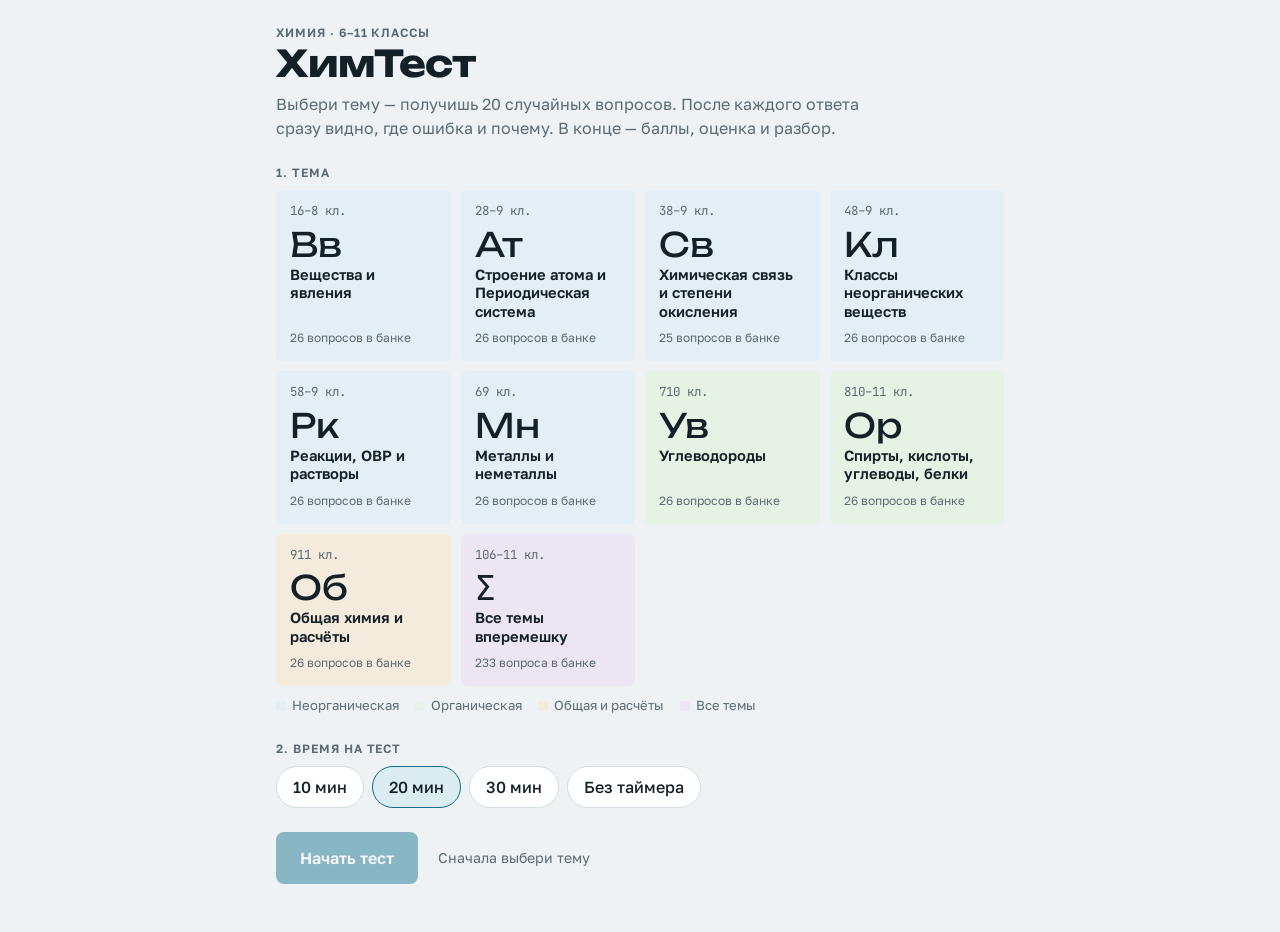
==== index.html @ 45c3d6f3 "Add files via upload" ====
<!doctype html>
<html lang="ru">
<head>
<meta charset="utf-8">
<meta name="viewport" content="width=device-width, initial-scale=1, viewport-fit=cover">
<title>ХимТест 6–11</title>
<meta name="claude:viewport-fit-sides" content="cover">
<link rel="preconnect" href="https://fonts.googleapis.com">
<link rel="preconnect" href="https://fonts.gstatic.com" crossorigin>
<link rel="stylesheet" href="https://fonts.googleapis.com/css2?family=Golos+Text:wght@400;500;600;700&family=Unbounded:wght@500;700&family=JetBrains+Mono:wght@500&display=swap">
<style>
/* Layout: одна колонка ~720px; темы — плитки в духе таблицы Менделеева, тест — карточка вопроса с липкой панелью таймера */
:root {
  --bg: #eef2f4;
  --surface: #ffffff;
  --ink: #142028;
  --muted: #5b6b75;
  --line: #d3dde2;
  --accent: #0f6e8c;         /* медный купорос */
  --accent-ink: #ffffff;
  --accent-soft: #dcedf2;
  --fam-inorg: #e3eef6;
  --fam-org: #e6f2e4;
  --fam-gen: #f4ebdc;
  --fam-mix: #ece6f4;
  --ok: #1f7a46;
  --ok-soft: #dff1e6;
  --bad: #b3322b;
  --bad-soft: #f8e1df;
  --warn: #b26a00;
  --font-display: "Unbounded", "Arial Black", system-ui, sans-serif;
  --font-body: "Golos Text", system-ui, -apple-system, "Segoe UI", Roboto, sans-serif;
  --font-mono: "JetBrains Mono", ui-monospace, Menlo, monospace;
}
@media (prefers-color-scheme: dark) { :root:not([data-theme="light"]) {
  --bg: #0f171c; --surface: #172229; --ink: #e5edf1; --muted: #93a5af; --line: #2a3a43;
  --accent: #4fb3d4; --accent-ink: #06222c; --accent-soft: #173543;
  --fam-inorg: #1a2c38; --fam-org: #1b2e22; --fam-gen: #33291a; --fam-mix: #2a2238;
  --ok: #5fcf8d; --ok-soft: #173326; --bad: #ff8a80; --bad-soft: #3a1d1b; --warn: #f0b04a;
  color-scheme: dark;
} }
:root[data-theme="dark"] {
  --bg: #0f171c; --surface: #172229; --ink: #e5edf1; --muted: #93a5af; --line: #2a3a43;
  --accent: #4fb3d4; --accent-ink: #06222c; --accent-soft: #173543;
  --fam-inorg: #1a2c38; --fam-org: #1b2e22; --fam-gen: #33291a; --fam-mix: #2a2238;
  --ok: #5fcf8d; --ok-soft: #173326; --bad: #ff8a80; --bad-soft: #3a1d1b; --warn: #f0b04a;
  color-scheme: dark;
}
* { box-sizing: border-box; }
html, body { background: var(--bg); }
body { color: var(--ink); font-family: var(--font-body); font-size: 16px; line-height: 1.5; }
body::before { content: ""; position: fixed; inset: 0 0 auto; height: env(safe-area-inset-top, 0px); z-index: 10; background: var(--bg); }
.wrap { max-width: 760px; margin: 0 auto; padding-left: max(16px, env(safe-area-inset-left, 0px)); padding-right: max(16px, env(safe-area-inset-right, 0px)); padding-block: 24px 48px; }
h1, h2 { font-family: var(--font-display); font-weight: 700; text-wrap: balance; margin: 0; letter-spacing: -0.01em; }
h1 { font-size: clamp(1.6rem, 5vw, 2.3rem); line-height: 1.15; }
h2 { font-size: 1.15rem; }
.lead { color: var(--muted); margin: 8px 0 0; max-width: 60ch; }
.label { font-size: 0.75rem; text-transform: uppercase; letter-spacing: 0.08em; color: var(--muted); font-weight: 600; }
button { font: inherit; color: inherit; cursor: pointer; }
button:focus-visible, .tile:focus-visible { outline: 3px solid var(--accent); outline-offset: 2px; }
.screen { display: flex; flex-direction: column; gap: 24px; }

/* Плитки тем */
.tiles { display: grid; grid-template-columns: repeat(auto-fill, minmax(160px, 1fr)); gap: 10px; }
.tile { position: relative; text-align: left; border: 2px solid transparent; border-radius: 6px; padding: 10px 12px 12px; min-height: 150px; display: flex; flex-direction: column; gap: 2px; background: var(--fam-inorg); transition: transform .12s, border-color .12s; }
.tile[data-fam="org"] { background: var(--fam-org); }
.tile[data-fam="gen"] { background: var(--fam-gen); }
.tile[data-fam="mix"] { background: var(--fam-mix); }
.tile:hover { transform: translateY(-2px); }
.tile[aria-pressed="true"] { border-color: var(--accent); box-shadow: 0 0 0 1px var(--accent) inset; }
.tile .num { font-family: var(--font-mono); font-size: 0.78rem; color: var(--muted); display: flex; justify-content: space-between; }
.tile .sym { font-family: var(--font-display); font-size: 2.1rem; line-height: 1.1; margin-top: 4px; }
.tile .nm { font-weight: 600; font-size: 0.92rem; line-height: 1.25; }
.tile .best { margin-top: auto; padding-top: 6px; font-size: 0.75rem; color: var(--muted); font-variant-numeric: tabular-nums; }
.legend { display: flex; flex-wrap: wrap; gap: 6px 16px; font-size: 0.82rem; color: var(--muted); }
.legend span::before { content: ""; display: inline-block; width: 10px; height: 10px; border-radius: 2px; margin-right: 6px; vertical-align: -1px; background: var(--fam-inorg); }
.legend .lo::before { background: var(--fam-org); }
.legend .lg::before { background: var(--fam-gen); }
.legend .lm::before { background: var(--fam-mix); }

.seg { display: flex; flex-wrap: wrap; gap: 8px; }
.seg button { border: 1.5px solid var(--line); background: var(--surface); border-radius: 999px; padding: 8px 16px; font-weight: 500; }
.seg button[aria-pressed="true"] { border-color: var(--accent); background: var(--accent-soft); color: var(--ink); }
.startbar { display: flex; flex-wrap: wrap; align-items: center; gap: 12px 20px; }
.btn { border: 0; border-radius: 8px; padding: 14px 24px; font-weight: 600; font-size: 1rem; background: var(--accent); color: var(--accent-ink); }
.btn:disabled { opacity: .45; cursor: not-allowed; }
.btn.ghost { background: transparent; color: var(--ink); border: 1.5px solid var(--line); }
.hint { color: var(--muted); font-size: 0.88rem; }

/* Тест */
.bar { position: sticky; top: env(safe-area-inset-top, 0px); z-index: 5; background: var(--bg); padding-block: 10px; display: flex; flex-direction: column; gap: 8px; }
.bar-row { display: flex; align-items: center; justify-content: space-between; gap: 12px; flex-wrap: wrap; }
.topic-name { font-weight: 600; min-width: 0; }
.stats { display: flex; gap: 14px; align-items: center; font-variant-numeric: tabular-nums; }
.timer { font-family: var(--font-mono); font-size: 1.1rem; padding: 4px 10px; border-radius: 6px; background: var(--surface); border: 1.5px solid var(--line); }
.timer.low { color: var(--bad); border-color: var(--bad); }
.dots { display: grid; grid-template-columns: repeat(20, 1fr); gap: 3px; }
.dots i { height: 6px; border-radius: 3px; background: var(--line); }
.dots i.ok { background: var(--ok); }
.dots i.bad { background: var(--bad); }
.dots i.cur { background: var(--accent); }
.card { background: var(--surface); border: 1px solid var(--line); border-radius: 10px; padding: 20px; display: flex; flex-direction: column; gap: 16px; }
.qtext { font-size: 1.2rem; font-weight: 600; line-height: 1.4; }
.opts { display: grid; gap: 8px; }
.opt { display: flex; gap: 12px; align-items: flex-start; text-align: left; width: 100%; padding: 12px 14px; border-radius: 8px; border: 1.5px solid var(--line); background: var(--surface); line-height: 1.4; }
.opt:not(:disabled):hover { border-color: var(--accent); }
.opt .k { flex: none; font-family: var(--font-mono); width: 26px; height: 26px; border-radius: 4px; display: grid; place-items: center; background: var(--bg); font-size: 0.85rem; }
.opt span:last-child { min-width: 0; }
.opt:disabled { cursor: default; }
.opt.right { border-color: var(--ok); background: var(--ok-soft); }
.opt.wrong { border-color: var(--bad); background: var(--bad-soft); }
.feedback { border-radius: 8px; padding: 12px 14px; display: flex; flex-direction: column; gap: 4px; }
.feedback.ok { background: var(--ok-soft); }
.feedback.bad { background: var(--bad-soft); }
.feedback b { font-weight: 700; }
.feedback.ok b { color: var(--ok); }
.feedback.bad b { color: var(--bad); }
.actions { display: flex; justify-content: space-between; align-items: center; gap: 12px; flex-wrap: wrap; }

/* Итоги */
.score { display: flex; flex-wrap: wrap; gap: 20px 32px; align-items: flex-end; }
.big { font-family: var(--font-display); font-size: clamp(2.6rem, 10vw, 3.6rem); line-height: 1; font-variant-numeric: tabular-nums; }
.big small { font-size: 0.45em; color: var(--muted); }
.grade { display: inline-grid; place-items: center; width: 64px; height: 64px; border-radius: 8px; font-family: var(--font-display); font-size: 2rem; background: var(--accent-soft); }
.grade[data-g="5"], .grade[data-g="4"] { background: var(--ok-soft); color: var(--ok); }
.grade[data-g="2"] { background: var(--bad-soft); color: var(--bad); }
.meta { display: flex; flex-direction: column; gap: 2px; color: var(--muted); font-size: 0.92rem; font-variant-numeric: tabular-nums; }
.review { display: flex; flex-direction: column; gap: 12px; }
.rv { background: var(--surface); border: 1px solid var(--line); border-left: 4px solid var(--bad); border-radius: 8px; padding: 14px 16px; display: flex; flex-direction: column; gap: 6px; }
.rv.skip { border-left-color: var(--warn); }
.rv .q { font-weight: 600; }
.rv .a { font-size: 0.93rem; }
.rv .a .y { color: var(--bad); }
.rv .a .c { color: var(--ok); font-weight: 600; }
.rv .e { font-size: 0.93rem; color: var(--muted); }
.allright { background: var(--ok-soft); border-radius: 8px; padding: 14px 16px; }
@media (max-width: 480px) {
  .tiles { grid-template-columns: repeat(2, 1fr); }
  .tile { min-height: 132px; }
  .tile .sym { font-size: 1.8rem; }
  .card { padding: 16px; }
  .qtext { font-size: 1.08rem; }
  .btn { width: 100%; }
  .actions .btn { width: auto; flex: 1; }
}
@media (prefers-reduced-motion: reduce) { .tile { transition: none; } .tile:hover { transform: none; } }
</style>
<style>:root{padding-top:env(safe-area-inset-top,0px);padding-bottom:env(safe-area-inset-bottom,0px)}body{margin:0}[hidden]{display:none!important}</style>
</head>
<body>

<div class="wrap">
  <section id="home" class="screen">
    <header>
      <div class="label">Химия · 6–11 классы</div>
      <h1>ХимТест</h1>
      <p class="lead">Выбери тему — получишь 20 случайных вопросов. После каждого ответа сразу видно, где ошибка и почему. В конце — баллы, оценка и разбор.</p>
    </header>
    <div>
      <div class="label" style="margin-bottom:8px">1. Тема</div>
      <div class="tiles" id="tiles"></div>
      <div class="legend" style="margin-top:10px"><span>Неорганическая</span><span class="lo">Органическая</span><span class="lg">Общая и расчёты</span><span class="lm">Все темы</span></div>
    </div>
    <div>
      <div class="label" style="margin-bottom:8px">2. Время на тест</div>
      <div class="seg" id="timeSeg">
        <button type="button" data-min="10">10 мин</button>
        <button type="button" data-min="20" aria-pressed="true">20 мин</button>
        <button type="button" data-min="30">30 мин</button>
        <button type="button" data-min="0">Без таймера</button>
      </div>
    </div>
    <div class="startbar">
      <button class="btn" id="startBtn" type="button" disabled>Начать тест</button>
      <span class="hint" id="startHint">Сначала выбери тему</span>
    </div>
  </section>

  <section id="quiz" class="screen" hidden>
    <div class="bar">
      <div class="bar-row">
        <div class="topic-name" id="qTopic"></div>
        <div class="stats">
          <span id="qCount"></span>
          <span class="timer" id="timer" aria-live="off"></span>
        </div>
      </div>
      <div class="dots" id="dots"></div>
    </div>
    <div class="card">
      <div class="qtext" id="qText"></div>
      <div class="opts" id="opts"></div>
      <div id="fb" hidden></div>
      <div class="actions">
        <button class="btn ghost" type="button" id="quitBtn">Завершить</button>
        <button class="btn" type="button" id="nextBtn" hidden>Дальше</button>
      </div>
    </div>
    <p class="hint">На клавиатуре: 1–4 — ответ, Enter — дальше.</p>
  </section>

  <section id="result" class="screen" hidden>
    <header>
      <div class="label" id="rTopic"></div>
      <h1 id="rTitle">Результат</h1>
    </header>
    <div class="score">
      <div class="big" id="rScore"></div>
      <div class="grade" id="rGrade"></div>
      <div class="meta" id="rMeta"></div>
    </div>
    <div class="actions" style="justify-content:flex-start">
      <button class="btn" type="button" id="againBtn">Новые 20 вопросов</button>
      <button class="btn ghost" type="button" id="homeBtn">Другая тема</button>
    </div>
    <div>
      <h2 style="margin-bottom:12px">Разбор ошибок</h2>
      <div class="review" id="review"></div>
    </div>
  </section>
</div>

<script>
// Формат вопроса: [текст, [ПРАВИЛЬНЫЙ, неверный, неверный, неверный], объяснение]. Варианты перемешиваются при показе.
const TOPICS = [
{ id:"basics", sym:"Вв", name:"Вещества и явления", grade:"6–8", fam:"inorg", q:[
["Какое из явлений химическое?",["Ржавление железа","Плавление льда","Испарение воды","Измельчение мела"],"При химическом явлении образуется новое вещество. Ржавчина — это новое вещество (гидроксид/оксид железа). В остальных случаях вещество остаётся тем же, меняется только состояние или размер."],
["Какое вещество простое?",["Кислород O₂","Вода H₂O","Углекислый газ CO₂","Поваренная соль NaCl"],"Простое вещество состоит из атомов одного элемента. В O₂ только кислород, остальные вещества — сложные."],
["Что из перечисленного — чистое вещество?",["Дистиллированная вода","Воздух","Морская вода","Молоко"],"Дистиллированная вода очищена перегонкой и состоит из одного вещества. Воздух, морская вода и молоко — смеси."],
["Как разделить смесь железных опилок и серы?",["Магнитом","Фильтрованием","Выпариванием","Перегонкой"],"Железо притягивается магнитом, а сера — нет. Это самый простой способ."],
["Как проще всего отделить речной песок от воды?",["Фильтрованием","Магнитом","Кристаллизацией","Возгонкой"],"Песок не растворяется в воде и остаётся на фильтре, вода проходит сквозь него."],
["Как получить поваренную соль из её раствора?",["Выпариванием","Фильтрованием","Магнитом","Отстаиванием"],"Соль растворена, поэтому фильтр её не задержит. При выпаривании вода испаряется, а соль остаётся."],
["Какой признак говорит о химической реакции?",["Выделение газа при смешивании соды и уксуса","Изменение формы пластилина","Кипение воды","Растягивание резинки"],"Выделение газа — один из признаков реакции: образуется новое вещество (CO₂). Остальное — физические изменения."],
["Сколько атомов в одной молекуле H₂SO₄?",["7","3","6","4"],"2 атома H + 1 атом S + 4 атома O = 7 атомов."],
["Что означает запись 3O₂?",["Три молекулы кислорода","Шесть молекул кислорода","Три атома кислорода","Одна молекула из трёх атомов"],"Коэффициент 3 — число молекул, индекс 2 — число атомов в каждой молекуле. Всего это 6 атомов, но 3 молекулы."],
["Чему равна относительная молекулярная масса воды H₂O?",["18","16","10","20"],"Mr = 2·1 + 16 = 18."],
["Чему равна Mr углекислого газа CO₂?",["44","28","40","32"],"Mr = 12 + 2·16 = 44."],
["Какой химический знак у натрия?",["Na","N","Ni","S"],"Натрий — Na (от латинского natrium). N — азот, Ni — никель, S — сера."],
["Какой элемент обозначается знаком Fe?",["Железо","Фтор","Фосфор","Франций"],"Fe — железо (ferrum). Фтор — F, фосфор — P, франций — Fr."],
["Какой элемент обозначается знаком Cu?",["Медь","Кальций","Углерод","Хлор"],"Cu — медь (cuprum). Кальций — Ca, углерод — C, хлор — Cl."],
["В каком состоянии кислород при комнатной температуре?",["Газ","Жидкость","Твёрдое вещество","Зависит от давления в комнате"],"Кислород кипит при −183 °C, поэтому при комнатной температуре это газ."],
["Какой металл жидкий при комнатной температуре?",["Ртуть","Натрий","Алюминий","Свинец"],"Ртуть плавится при −39 °C. Остальные металлы при комнатной температуре твёрдые."],
["Какая валентность у водорода в соединениях?",["I","II","III","IV"],"Водород всегда одновалентен: у него один электрон."],
["Какая валентность у кислорода в большинстве соединений?",["II","I","III","IV"],"В оксидах, воде, кислотах кислород двухвалентен."],
["Какая формула у соединения алюминия (III) с кислородом (II)?",["Al₂O₃","AlO","Al₃O₂","AlO₃"],"НОК валентностей 3 и 2 равно 6: 6/3 = 2 атома Al, 6/2 = 3 атома O. Получаем Al₂O₃."],
["Масса веществ до реакции равна массе веществ после неё. Как называется этот закон?",["Закон сохранения массы","Закон Авогадро","Периодический закон","Закон постоянства состава"],"Это закон сохранения массы веществ, его открыли Ломоносов и Лавуазье. Атомы в реакции не исчезают и не появляются, они только перегруппировываются."],
["Какого цвета лакмус в кислой среде?",["Красный","Синий","Фиолетовый","Бесцветный"],"Лакмус в кислоте красный, в щёлочи синий, в нейтральной среде фиолетовый."],
["Какого цвета фенолфталеин в щелочной среде?",["Малиновый","Бесцветный","Жёлтый","Синий"],"Фенолфталеин бесцветен в кислой и нейтральной среде и становится малиновым в щелочной."],
["Какова массовая доля водорода в воде (примерно)?",["11%","89%","50%","33%"],"ω(H) = 2/18 ≈ 0,11, то есть 11%. Хотя атомов водорода в молекуле два, они очень лёгкие."],
["Какое явление физическое?",["Таяние снега","Горение свечи","Скисание молока","Потемнение серебра"],"При таянии вода остаётся водой, меняется только агрегатное состояние. Горение, скисание и потемнение — химические процессы."],
["Что из перечисленного — смесь?",["Воздух","Кислород","Азот","Углекислый газ"],"Воздух — смесь газов: азота (~78%), кислорода (~21%), аргона, CO₂ и других."],
["Как правильно определить запах вещества в лаборатории?",["Лёгким движением ладони направить пары к себе","Глубоко вдохнуть над пробиркой","Поднести пробирку вплотную к носу","Нагреть вещество и вдохнуть пар"],"Пары могут быть едкими или ядовитыми. По правилам безопасности их направляют к себе ладонью и вдыхают осторожно."]
]},
{ id:"atom", sym:"Ат", name:"Строение атома и Периодическая система", grade:"8–9", fam:"inorg", q:[
["Чему равно число протонов в ядре атома?",["Порядковому номеру элемента","Номеру периода","Номеру группы","Относительной атомной массе"],"Порядковый номер = заряд ядра = число протонов."],
["Сколько электронов в атоме кислорода?",["8","6","16","2"],"Порядковый номер кислорода 8, атом электронейтрален: 8 протонов и 8 электронов. Число 6 — это электроны только внешнего уровня."],
["Сколько нейтронов в атоме ²³Na?",["12","11","23","34"],"Нейтроны = массовое число − протоны = 23 − 11 = 12."],
["Чему равно число энергетических уровней в атоме?",["Номеру периода","Номеру группы","Порядковому номеру","Числу нейтронов"],"Например, натрий в 3-м периоде, и у него 3 энергетических уровня."],
["Чему равно число внешних электронов у элементов главных (А) подгрупп?",["Номеру группы","Номеру периода","Порядковому номеру","Числу протонов"],"У элементов А-групп номер группы совпадает с числом электронов на внешнем уровне: у хлора (VIIA) их 7."],
["Какому элементу соответствует формула 1s²2s²2p⁶3s¹?",["Натрию","Магнию","Неону","Калию"],"Всего 2+2+6+1 = 11 электронов, значит элемент №11 — натрий."],
["Чем отличаются изотопы одного элемента?",["Числом нейтронов","Числом протонов","Числом электронов","Числом энергетических уровней"],"У изотопов одинаковый заряд ядра (протоны), но разная масса из-за разного числа нейтронов. Пример: ¹²C и ¹⁴C."],
["Кто открыл Периодический закон?",["Д. И. Менделеев","М. В. Ломоносов","А. М. Бутлеров","Э. Резерфорд"],"Менделеев сформулировал Периодический закон в 1869 году."],
["В каком ряду металлические свойства усиливаются?",["Li → Na → K","K → Na → Li","Na → Mg → Al","C → N → O"],"В группе сверху вниз радиус растёт, электроны отдаются легче, металлические свойства усиливаются."],
["Какой элемент самый электроотрицательный?",["Фтор","Кислород","Хлор","Азот"],"Фтор — самый электроотрицательный элемент, он стоит в правом верхнем углу таблицы (без учёта благородных газов)."],
["Как меняется радиус атома в периоде слева направо?",["Уменьшается","Увеличивается","Не меняется","Сначала растёт, потом уменьшается"],"Заряд ядра растёт, а число уровней то же, поэтому электроны притягиваются сильнее и атом «сжимается»."],
["Какой элемент находится в 3-м периоде, VIA группе?",["Сера","Кислород","Хлор","Фосфор"],"Сера (S, №16): 3 уровня, 6 внешних электронов. Кислород — во 2-м периоде."],
["Сколько элементов во 2-м периоде?",["8","2","18","32"],"Во 2-м периоде 8 элементов: от лития до неона."],
["Какой заряд у электрона?",["−1","+1","0","−2"],"Электрон заряжен отрицательно (−1), протон положительно (+1), нейтрон не заряжен."],
["Из чего состоит ядро атома?",["Из протонов и нейтронов","Из протонов и электронов","Только из электронов","Из нейтронов и электронов"],"Электроны движутся вокруг ядра, а в ядре — протоны и нейтроны."],
["Сколько электронов на внешнем уровне у атома хлора?",["7","17","5","1"],"Хлор в VIIA группе — 7 внешних электронов. 17 — это все электроны атома."],
["Сколько электронов в ионе Na⁺?",["10","11","12","9"],"У атома Na 11 электронов. Ион Na⁺ отдал один: 11 − 1 = 10."],
["Сколько электронов в ионе Cl⁻?",["18","17","16","35"],"У атома Cl 17 электронов. Ион Cl⁻ принял один: 17 + 1 = 18."],
["В какой группе находятся благородные (инертные) газы?",["VIIIA","IA","VIIA","IIA"],"He, Ne, Ar и другие — в VIIIA группе. Их внешний уровень завершён, поэтому они малоактивны."],
["Щелочные металлы — это элементы какой группы?",["IA","IIA","VIIA","IIIA"],"Li, Na, K, Rb, Cs — IA группа. С водой они образуют щёлочи."],
["Какова относительная атомная масса углерода (округлённо)?",["12","6","14","16"],"Ar(C) ≈ 12. Число 6 — порядковый номер углерода."],
["У какого элемента сильнее выражены неметаллические свойства?",["F","Cl","Br","I"],"В группе галогенов сверху вниз неметаллические свойства ослабевают, сильнее всего они у фтора."],
["Сколько электронов максимально помещается на 2-м уровне?",["8","2","18","32"],"Максимум на уровне — 2n². Для n = 2 это 2·4 = 8."],
["У какого атома наибольший радиус?",["Калий","Литий","Натрий","Водород"],"Все они в IA группе. Калий ниже всех, у него больше всего уровней (4), значит и радиус больше."],
["Чему обычно равна высшая степень окисления элемента главной подгруппы?",["Номеру группы","Номеру периода","8 минус номер группы","Порядковому номеру"],"Высшая с.о. = номер группы (сера VIA: +6 в SO₃). «8 минус номер группы» — это низшая с.о. неметалла со знаком минус."],
["Какой элемент имеет схему распределения электронов 2, 8, 2?",["Магний","Кремний","Кальций","Натрий"],"2+8+2 = 12 электронов, это элемент №12 — магний."]
]},
{ id:"bond", sym:"Св", name:"Химическая связь и степени окисления", grade:"8–9", fam:"inorg", q:[
["Какой тип связи в NaCl?",["Ионная","Ковалентная неполярная","Ковалентная полярная","Металлическая"],"Натрий — типичный металл, хлор — типичный неметалл. Между ними образуется ионная связь (Na⁺ и Cl⁻)."],
["Какой тип связи в молекуле H₂?",["Ковалентная неполярная","Ковалентная полярная","Ионная","Водородная"],"Связь между одинаковыми атомами неметалла — ковалентная неполярная: общая пара электронов посередине."],
["Какой тип связи в молекуле HCl?",["Ковалентная полярная","Ковалентная неполярная","Ионная","Металлическая"],"Водород и хлор — разные неметаллы. Общая пара смещена к более электроотрицательному хлору."],
["Какой тип связи в куске меди?",["Металлическая","Ионная","Ковалентная полярная","Ковалентная неполярная"],"В металлах атомы связаны общими «свободными» электронами — это металлическая связь."],
["Какая степень окисления серы в H₂SO₄?",["+6","+4","−2","+2"],"2·(+1) + x + 4·(−2) = 0, откуда x = +6."],
["Какая степень окисления азота в NH₃?",["−3","+3","+5","0"],"x + 3·(+1) = 0, откуда x = −3."],
["Какая степень окисления марганца в KMnO₄?",["+7","+6","+4","+2"],"(+1) + x + 4·(−2) = 0, откуда x = +7."],
["Какая степень окисления у атомов в простых веществах?",["0","+1","−1","Равна валентности"],"В простых веществах (O₂, Fe, Cl₂) электроны никуда не смещены, поэтому с.о. = 0."],
["Какая степень окисления кислорода в пероксиде водорода H₂O₂?",["−1","−2","0","+2"],"2·(+1) + 2x = 0, откуда x = −1. Пероксиды — исключение из правила «кислород −2»."],
["В каком веществе ковалентная неполярная связь?",["O₂","H₂O","KCl","CO₂"],"В O₂ связаны два одинаковых атома. В H₂O и CO₂ связь полярная, в KCl — ионная."],
["Между какими атомами образуется ионная связь?",["Типичным металлом и типичным неметаллом","Двумя одинаковыми неметаллами","Атомами одного металла","Двумя разными неметаллами"],"Металл отдаёт электроны, неметалл принимает — получаются противоположно заряженные ионы."],
["Сколько общих электронных пар в молекуле N₂?",["3","1","2","4"],"Азоту не хватает 3 электронов до восьми, поэтому атомы образуют тройную связь N≡N."],
["Какая кристаллическая решётка у алмаза?",["Атомная","Молекулярная","Ионная","Металлическая"],"Алмаз — сеть атомов углерода, связанных прочными ковалентными связями. Отсюда огромная твёрдость."],
["Какая кристаллическая решётка у льда?",["Молекулярная","Атомная","Ионная","Металлическая"],"В узлах решётки льда — молекулы H₂O, поэтому лёд легко плавится."],
["Вещество тугоплавкое, хрупкое, его расплав и раствор проводят ток. Какая у него решётка?",["Ионная","Молекулярная","Атомная","Металлическая"],"Так ведут себя соли: в расплаве и растворе ионы становятся подвижными и проводят ток."],
["Что объясняют водородные связи?",["Высокую температуру кипения воды","Электропроводность металлов","Твёрдость алмаза","Окраску пламени"],"Молекулы воды «сцеплены» водородными связями, поэтому вода кипит при 100 °C, хотя её молекулы лёгкие."],
["Какая степень окисления хрома в K₂Cr₂O₇?",["+6","+7","+3","+12"],"2·(+1) + 2x + 7·(−2) = 0, откуда 2x = 12, x = +6. Число +12 приходится на два атома хрома."],
["Какая степень окисления фосфора в P₂O₅?",["+5","+3","−3","+10"],"2x + 5·(−2) = 0, откуда x = +5."],
["Какая степень окисления углерода в метане CH₄?",["−4","+4","0","−2"],"x + 4·(+1) = 0, откуда x = −4."],
["Какая степень окисления углерода в угарном газе CO?",["+2","+4","−2","0"],"x + (−2) = 0, откуда x = +2. В CO₂ было бы +4."],
["Какая связь самая полярная?",["H–F","H–Cl","H–Br","H–I"],"Чем больше разница электроотрицательностей, тем полярнее связь. Фтор самый электроотрицательный."],
["У какого вещества ионная связь?",["CaO","SO₂","Cl₂","NH₃"],"Кальций — металл, кислород — неметалл, связь ионная. Остальные вещества состоят из неметаллов."],
["Что такое электроотрицательность?",["Способность атома притягивать к себе общие электроны","Способность отдавать протоны","Способность проводить ток","Способность растворяться в воде"],"Чем выше электроотрицательность, тем сильнее атом тянет к себе общую электронную пару."],
["Какая степень окисления железа в Fe₂O₃?",["+3","+2","+6","−3"],"2x + 3·(−2) = 0, откуда x = +3."],
["Какая степень окисления азота в HNO₃?",["+5","+3","−3","+4"],"(+1) + x + 3·(−2) = 0, откуда x = +5."]
]},
{ id:"classes", sym:"Кл", name:"Классы неорганических веществ", grade:"8–9", fam:"inorg", q:[
["Какое вещество — оксид?",["CO₂","NaOH","HCl","NaCl"],"Оксид — соединение двух элементов, один из которых кислород со с.о. −2."],
["Какое вещество — кислота?",["H₂SO₄","KOH","CaO","Na₂SO₄"],"Кислота состоит из атомов водорода и кислотного остатка (SO₄)."],
["Какое вещество — щёлочь?",["NaOH","HNO₃","SO₃","K₂CO₃"],"Щёлочь — растворимое основание: металл + гидроксогруппы OH."],
["Какое вещество — соль?",["KNO₃","HNO₃","KOH","K₂O"],"Соль состоит из металла и кислотного остатка: K + NO₃."],
["Какой оксид кислотный?",["SO₃","Na₂O","CaO","MgO"],"Оксиды неметаллов в высоких степенях окисления — кислотные. SO₃ с водой даёт серную кислоту."],
["Какой оксид основный?",["CaO","CO₂","P₂O₅","SO₂"],"Оксиды типичных металлов основные. CaO с водой даёт основание Ca(OH)₂."],
["Какой оксид амфотерный?",["ZnO","Na₂O","SO₃","CO₂"],"ZnO реагирует и с кислотами, и со щелочами. Амфотерны также Al₂O₃ и BeO."],
["Как называется Na₂SO₄?",["Сульфат натрия","Сульфит натрия","Сульфид натрия","Гидросульфат натрия"],"SO₄ — сульфат, SO₃ — сульфит, S — сульфид, HSO₄ — гидросульфат."],
["Как называется CaCO₃?",["Карбонат кальция","Карбид кальция","Гидроксид кальция","Нитрат кальция"],"CO₃ — карбонат-ион. Это мел, мрамор, известняк."],
["Как называются соли азотной кислоты HNO₃?",["Нитраты","Нитриты","Сульфаты","Фосфаты"],"HNO₃ даёт нитраты (NO₃), HNO₂ — нитриты (NO₂)."],
["Как называются соли соляной кислоты HCl?",["Хлориды","Хлораты","Сульфиды","Карбонаты"],"Соляная кислота даёт хлориды, например NaCl — хлорид натрия."],
["Какая кислота бескислородная?",["HCl","H₂SO₄","HNO₃","H₃PO₄"],"В HCl нет кислорода. В остальных кислотах он есть."],
["Какая кислота двухосновная?",["H₂SO₄","HCl","HNO₃","H₃PO₄"],"Основность — число атомов водорода, способных замещаться на металл. В H₂SO₄ их два, в H₃PO₄ — три."],
["Какое основание нерастворимо в воде?",["Cu(OH)₂","NaOH","KOH","Ba(OH)₂"],"Cu(OH)₂ — голубой осадок. NaOH, KOH, Ba(OH)₂ — растворимые щёлочи."],
["Что образуется при взаимодействии кислотного оксида с водой?",["Кислота","Щёлочь","Соль","Ничего, реакции нет"],"Например, SO₃ + H₂O → H₂SO₄. Исключение — SiO₂, он с водой не реагирует."],
["Что образуется в реакции CaO + H₂O?",["Ca(OH)₂","CaH₂ и O₂","CaO₂ и H₂","Реакция не идёт"],"Основный оксид активного металла с водой даёт основание. Это «гашение» извести."],
["Что такое реакция нейтрализации?",["Кислота + основание → соль + вода","Металл + кислота → соль + водород","Оксид + вода → кислота","Соль + соль → две новые соли"],"При нейтрализации ионы H⁺ и OH⁻ соединяются в воду, и среда становится нейтральной."],
["Какой металл НЕ вытесняет водород из соляной кислоты?",["Медь","Цинк","Магний","Железо"],"Медь стоит в ряду активности правее водорода, поэтому не вытесняет его из кислот."],
["Какие продукты в реакции NaOH + HCl?",["NaCl + H₂O","NaH + HClO","Na + H₂O + Cl₂","NaClO + H₂"],"Это реакция нейтрализации, получаются соль и вода."],
["Какие продукты в реакции Zn + 2HCl?",["ZnCl₂ + H₂↑","ZnH₂ + Cl₂","ZnCl + H₂O","Реакция не идёт"],"Цинк активнее водорода и вытесняет его из кислоты. Получаются соль и водород."],
["Какой газ выделяется при действии соляной кислоты на мел CaCO₃?",["CO₂","H₂","O₂","Cl₂"],"CaCO₃ + 2HCl → CaCl₂ + H₂O + CO₂↑. Угольная кислота неустойчива и распадается."],
["Какая формула у гашёной извести?",["Ca(OH)₂","CaO","CaCO₃","CaSO₄"],"Гашёная известь — гидроксид кальция. CaO — негашёная известь."],
["Какая формула у пищевой соды?",["NaHCO₃","Na₂CO₃","NaOH","NaCl"],"Пищевая сода — гидрокарбонат натрия. Na₂CO₃ — кальцинированная сода, NaOH — каустическая."],
["Какая формула у оксида серы (IV)?",["SO₂","SO₃","S₂O","SO"],"Сера +4, кислород −2: на один атом S приходится два атома O."],
["Какой ряд — генетический ряд металла?",["Ca → CaO → Ca(OH)₂ → CaCl₂","S → SO₂ → SO₃ → H₂SO₄","C → CO₂ → H₂CO₃ → Na₂CO₃","P → P₂O₅ → H₃PO₄ → Na₃PO₄"],"Ряд металла: металл → основный оксид → основание → соль. Остальные ряды начинаются с неметалла и идут через кислоту."],
["Какая формула у гидроксида железа (III)?",["Fe(OH)₃","Fe(OH)₂","Fe₂O₃","Fe₃OH"],"Железо +3, значит нужно три группы OH."]
]},
{ id:"reactions", sym:"Рк", name:"Реакции, ОВР и растворы", grade:"8–9", fam:"inorg", q:[
["К какому типу относится реакция 2H₂ + O₂ → 2H₂O?",["Соединение","Разложение","Замещение","Обмен"],"Из двух веществ получается одно — это реакция соединения."],
["К какому типу относится реакция CaCO₃ → CaO + CO₂?",["Разложение","Соединение","Замещение","Обмен"],"Из одного сложного вещества получаются несколько — это разложение."],
["К какому типу относится реакция Fe + CuSO₄ → FeSO₄ + Cu?",["Замещение","Обмен","Соединение","Разложение"],"Простое вещество (Fe) замещает атомы меди в сложном веществе."],
["К какому типу относится реакция NaOH + HCl → NaCl + H₂O?",["Обмен","Замещение","Соединение","Разложение"],"Два сложных вещества обмениваются составными частями."],
["Какой коэффициент нужен перед O₂ в уравнении 4P + _O₂ → 2P₂O₅?",["5","2","4","10"],"Справа 2·5 = 10 атомов кислорода, слева нужно 5 молекул O₂."],
["Что делает окислитель в реакции?",["Принимает электроны","Отдаёт электроны","Отдаёт протоны","Не меняет степень окисления"],"Окислитель принимает электроны, и его с.о. понижается. Он при этом восстанавливается."],
["Что делает восстановитель в реакции?",["Отдаёт электроны","Принимает электроны","Принимает протоны","Не меняет степень окисления"],"Восстановитель отдаёт электроны, его с.о. повышается. Он при этом окисляется."],
["Что является восстановителем в реакции Zn + 2HCl → ZnCl₂ + H₂?",["Zn","H⁺ (в HCl)","Cl⁻","H₂"],"Цинк меняет с.о. с 0 на +2, то есть отдаёт электроны. H⁺ здесь окислитель."],
["Какое вещество является электролитом?",["Хлорид натрия","Сахароза","Этанол","Кислород"],"В растворе NaCl распадается на ионы Na⁺ и Cl⁻ и проводит ток. Сахар и спирт ионов не образуют."],
["Какие катионы образуются при диссоциации кислот?",["H⁺","OH⁻","Na⁺","Cl⁻"],"По теории диссоциации кислоты дают единственный вид катионов — H⁺."],
["Какие анионы образуют щёлочи при диссоциации?",["OH⁻","H⁺","O²⁻","Cl⁻"],"Щёлочи диссоциируют на катионы металла и гидроксид-ионы OH⁻."],
["Когда реакция ионного обмена идёт до конца?",["Если образуется осадок, газ или вода","Если оба продукта растворимы","Если добавлен индикатор","Всегда при комнатной температуре"],"Реакция обмена идёт, только если ионы «уходят» из раствора: в осадок, в газ или в малодиссоциирующую воду."],
["Какой реакции соответствует уравнение H⁺ + OH⁻ → H₂O?",["NaOH + HCl","Cu(OH)₂ + HCl","BaCl₂ + H₂SO₄","CaCO₃ + HCl"],"Сильная кислота и щёлочь полностью диссоциируют. Cu(OH)₂ нерастворим, его записывают целиком, а не ионами."],
["На что качественная реакция Ag⁺ + Cl⁻ → AgCl↓?",["На хлорид-ионы","На сульфат-ионы","На карбонат-ионы","На ионы аммония"],"Ионы серебра с хлорид-ионами дают белый творожистый осадок AgCl."],
["Как обнаружить сульфат-ион?",["Добавить ионы Ba²⁺: выпадет белый осадок","Добавить ионы Ag⁺","Добавить фенолфталеин","Добавить кислоту: выделится газ"],"Ba²⁺ + SO₄²⁻ → BaSO₄↓. Этот осадок не растворяется даже в кислотах."],
["Какой pH у чистой воды при 25 °C?",["7","0","14","1"],"pH = 7 — нейтральная среда. Ниже 7 — кислая, выше — щелочная."],
["Какая среда у раствора с pH = 3?",["Кислая","Нейтральная","Щелочная","Определить нельзя"],"pH меньше 7, значит ионов H⁺ больше, чем OH⁻, и среда кислая."],
["Что такое экзотермическая реакция?",["Реакция с выделением теплоты","Реакция с поглощением теплоты","Реакция без теплового эффекта","Реакция, идущая только при нагревании"],"«Экзо» — наружу: теплота выделяется. Пример — горение."],
["Что делает катализатор?",["Ускоряет реакцию и сам не расходуется","Полностью расходуется в реакции","Всегда замедляет реакцию","Является продуктом реакции"],"Катализатор ускоряет реакцию, но к концу остаётся в том же количестве."],
["Сколько соли в 200 г 10-процентного раствора?",["20 г","10 г","2 г","180 г"],"m(соли) = 200 · 0,10 = 20 г. 180 г — это масса воды."],
["Какое количество вещества в 36 г воды?",["2 моль","1 моль","36 моль","0,5 моль"],"n = m / M = 36 / 18 = 2 моль."],
["Какой объём занимает 1 моль любого газа при н.у.?",["22,4 л","1 л","11,2 л","2,24 л"],"Молярный объём газа при нормальных условиях — 22,4 л/моль (закон Авогадро)."],
["Какая масса у 0,5 моль NaOH?",["20 г","40 г","80 г","10 г"],"M(NaOH) = 23 + 16 + 1 = 40 г/моль; m = 0,5 · 40 = 20 г."],
["Какой объём занимают 2 моль водорода при н.у.?",["44,8 л","22,4 л","11,2 л","4 л"],"V = n · 22,4 = 2 · 22,4 = 44,8 л."],
["Сколько частиц в 1 моль вещества?",["6,02·10²³","6,02·10²²","22,4","1·10²³"],"Это число Авогадро. 22,4 — молярный объём газа в литрах, а не число частиц."],
["Какое вещество даёт щелочную среду при растворении в воде?",["NaOH","HCl","NaCl","Сахар"],"NaOH — щёлочь, в растворе много ионов OH⁻. Раствор NaCl и сахара нейтральный, HCl — кислый."]
]},
{ id:"elements", sym:"Мн", name:"Металлы и неметаллы", grade:"9", fam:"inorg", q:[
["Какой элемент самый распространённый в земной коре?",["Кислород","Кремний","Алюминий","Железо"],"Кислорода в земной коре около 47% по массе: он входит в воду, песок, силикаты."],
["Какой газ поддерживает горение?",["Кислород","Азот","Углекислый газ","Гелий"],"Тлеющая лучинка в кислороде вспыхивает — так его и распознают."],
["Какой газ составляет около 78% воздуха?",["Азот","Кислород","Аргон","Углекислый газ"],"Азота в воздухе около 78%, кислорода около 21%."],
["Какая формула у аммиака?",["NH₃","N₂O","HNO₃","NH₄Cl"],"Аммиак — NH₃, газ с резким запахом. Его водный раствор — нашатырный спирт."],
["Какой газ вызывает помутнение известковой воды?",["CO₂","O₂","H₂","N₂"],"CO₂ + Ca(OH)₂ → CaCO₃↓ + H₂O. Нерастворимый карбонат даёт муть."],
["Какой газ легче воздуха и горит?",["Водород","Хлор","Углекислый газ","Кислород"],"Водород — самый лёгкий газ, горит с хлопком (смесь с воздухом — «гремучий газ»)."],
["Аллотропной модификацией какого элемента является озон O₃?",["Кислорода","Азота","Углерода","Водорода"],"O₂ и O₃ образованы одним элементом — кислородом, но молекулы разные."],
["Какие вещества — аллотропные модификации углерода?",["Алмаз и графит","Озон и кислород","Белый и красный фосфор","Ромбическая и моноклинная сера"],"Все пары — аллотропы, но углероду принадлежат только алмаз и графит (а ещё фуллерены и графен)."],
["Какой галоген при обычных условиях жидкий?",["Бром","Хлор","Фтор","Иод"],"Бром — красно-бурая жидкость. Фтор и хлор — газы, иод — твёрдое вещество."],
["Как называется переход иода из твёрдого состояния сразу в газ?",["Возгонка (сублимация)","Плавление","Конденсация","Кристаллизация"],"При нагревании иод возгоняется: образуются фиолетовые пары, минуя жидкость."],
["Какой металл самый лёгкий?",["Литий","Алюминий","Натрий","Магний"],"Плотность лития около 0,53 г/см³ — он легче воды."],
["Какой металл лучше всех проводит электрический ток?",["Серебро","Медь","Золото","Алюминий"],"Серебро — лучший проводник. Медь на втором месте, она дешевле, поэтому из неё делают провода."],
["Какой металл самый тугоплавкий?",["Вольфрам","Железо","Титан","Платина"],"Вольфрам плавится около 3400 °C, поэтому из него делали нити ламп накаливания."],
["Как хранят металлический натрий?",["Под слоем керосина","В воде","На открытом воздухе","В растворе поваренной соли"],"Натрий бурно реагирует с водой и кислородом воздуха, а керосин его изолирует."],
["Что образуется при реакции натрия с водой?",["NaOH и H₂","Na₂O и H₂","NaH и O₂","Реакция не идёт"],"2Na + 2H₂O → 2NaOH + H₂↑. Щелочные металлы с водой дают щёлочь и водород."],
["Сплавом железа с чем являются чугун и сталь?",["С углеродом","С медью","С алюминием","С оловом"],"В стали углерода меньше 2%, в чугуне больше 2%."],
["Бронза — это сплав меди с чем?",["С оловом","С цинком","С железом","С ртутью"],"Бронза — медь и олово. Медь с цинком — это латунь."],
["Какой цвет пламени дают соли натрия?",["Жёлтый","Фиолетовый","Кирпично-красный","Зелёный"],"Натрий окрашивает пламя в ярко-жёлтый цвет. Фиолетовый — калий, кирпично-красный — кальций."],
["Какой цвет пламени дают соли калия?",["Фиолетовый","Жёлтый","Кирпично-красный","Зелёный"],"Калий даёт бледно-фиолетовое пламя. Его удобно рассматривать через синее стекло."],
["Из чего в основном состоит ржавчина?",["Из гидратированного оксида железа (III)","Из оксида меди (II)","Из чистого железа","Из сульфида железа"],"Железо окисляется кислородом во влажном воздухе. Получается Fe₂O₃·nH₂O (или FeO(OH))."],
["Почему алюминий не разрушается на воздухе?",["Он покрыт прочной оксидной плёнкой","Он вообще не реагирует с кислородом","Это благородный металл","Он покрыт слоем водорода"],"Алюминий активен, но тонкая плёнка Al₂O₃ защищает его от дальнейшего окисления."],
["Как правильно разбавлять концентрированную серную кислоту?",["Лить кислоту в воду тонкой струйкой","Лить воду в кислоту","Порядок не важен","Смешивать одновременно и быстро"],"При разбавлении выделяется много тепла. Если лить воду в кислоту, вода вскипит и разбрызгает кислоту."],
["Для чего хлор используют в быту и промышленности?",["Для обеззараживания воды","Для наполнения аэростатов","Для дыхательных смесей","Как пищевую добавку"],"Хлор убивает микробы, поэтому им обеззараживают водопроводную воду и бассейны."],
["Основой чего служит кремний?",["Полупроводников и микросхем","Ядерного топлива","Пищевых добавок","Азотных удобрений"],"Кремний — главный полупроводник электроники: процессоры, солнечные батареи."],
["Какими ионами обусловлена жёсткость воды?",["Ca²⁺ и Mg²⁺","Na⁺ и K⁺","Cl⁻ и NO₃⁻","H⁺ и OH⁻"],"Соли кальция и магния дают накипь и мешают мылу пениться."],
["Какое удобрение азотное?",["Аммиачная селитра NH₄NO₃","Суперфосфат","Хлорид калия","Известняк"],"В NH₄NO₃ много азота. Суперфосфат — фосфорное удобрение, KCl — калийное."]
]},
{ id:"hydrocarbons", sym:"Ув", name:"Углеводороды", grade:"10", fam:"org", q:[
["Какая общая формула у алканов?",["CₙH₂ₙ₊₂","CₙH₂ₙ","CₙH₂ₙ₋₂","CₙH₂ₙ₋₆"],"Алканы насыщены водородом до предела: CₙH₂ₙ₊₂ (метан CH₄, этан C₂H₆)."],
["Какая общая формула у алкенов?",["CₙH₂ₙ","CₙH₂ₙ₊₂","CₙH₂ₙ₋₂","CₙH₂ₙ₋₆"],"Одна двойная связь «забирает» два атома водорода: CₙH₂ₙ (этилен C₂H₄)."],
["Какая формула у метана?",["CH₄","C₂H₆","C₂H₄","CH₃OH"],"Метан — простейший алкан, один атом углерода."],
["Какая формула у этилена?",["C₂H₄","C₂H₆","C₂H₂","C₆H₆"],"Этилен (этен) — CH₂=CH₂, простейший алкен."],
["Какая формула у ацетилена?",["C₂H₂","C₂H₄","C₂H₆","C₃H₄"],"Ацетилен (этин) — HC≡CH, простейший алкин с тройной связью."],
["Какая формула у бензола?",["C₆H₆","C₆H₁₂","C₆H₁₄","C₆H₅OH"],"Бензол — ароматическое кольцо из 6 атомов C. C₆H₁₂ — циклогексан, C₆H₅OH — фенол."],
["Какая гибридизация у атомов углерода в алканах?",["sp³","sp²","sp","sp³d"],"В алканах только одинарные связи, атом C тетраэдрический — sp³. При двойной связи sp², при тройной sp."],
["Какая валентность углерода в органических соединениях?",["IV","II","III","I"],"Это одно из положений теории Бутлерова: углерод четырёхвалентен."],
["Что такое изомеры?",["Вещества с одинаковым составом, но разным строением","Вещества с разным составом и одинаковым строением","Вещества с одинаковым строением и свойствами","Вещества с разной молекулярной массой"],"Например, бутан и изобутан: оба C₄H₁₀, но цепь устроена по-разному."],
["На что отличаются соседние гомологи?",["На группу CH₂","На атом C","На группу OH","На атом H"],"Гомологический ряд: CH₄, C₂H₆, C₃H₈… каждый следующий длиннее на CH₂."],
["Какая реакция характерна для алканов?",["Замещение (галогенирование на свету)","Присоединение","Полимеризация","Гидратация"],"У алканов нет кратных связей, поэтому присоединять им нечего. CH₄ + Cl₂ → CH₃Cl + HCl."],
["Какой газ обесцвечивает бромную воду?",["Этилен","Метан","Этан","Пропан"],"Бром присоединяется по двойной связи этилена. Алканы так не реагируют."],
["Какой реакцией получают полиэтилен?",["Полимеризацией этилена","Поликонденсацией","Гидрированием","Крекингом бензола"],"Молекулы этилена раскрывают двойные связи и соединяются в длинную цепь."],
["Что главный компонент природного газа?",["Метан","Этан","Пропан","Бутан"],"Метана в природном газе обычно 85–98%."],
["Кто создал теорию строения органических соединений?",["А. М. Бутлеров","Д. И. Менделеев","Ф. Вёлер","М. В. Ломоносов"],"Бутлеров изложил теорию химического строения в 1861 году."],
["Как называется CH₃–CH₂–CH₃?",["Пропан","Этан","Бутан","Пропен"],"Три атома углерода и только одинарные связи — пропан."],
["Сколько σ- и π-связей в тройной связи?",["1 σ и 2 π","3 σ","2 σ и 1 π","3 π"],"Любая кратная связь содержит одну σ-связь, остальные — π. Двойная: 1σ + 1π, тройная: 1σ + 2π."],
["Куда присоединяется водород при реакции HBr с пропеном (правило Марковникова)?",["К атому C, у которого больше атомов H","К атому C, у которого меньше атомов H","Случайно, к любому","HBr с пропеном не реагирует"],"«Богатый богатеет»: H идёт к крайнему CH₂, а Br — к среднему атому. Получается 2-бромпропан."],
["Что образуется при полном сгорании углеводородов?",["CO₂ и H₂O","CO и H₂","C и H₂O","CH₃OH"],"При полном сгорании углерод превращается в CO₂, водород — в воду. CO и сажа — признаки неполного сгорания."],
["Что такое крекинг нефти?",["Расщепление крупных молекул углеводородов на более мелкие","Перегонка по температурам кипения","Очистка нефти от серы","Полимеризация углеводородов"],"Крекинг (от англ. crack — расщеплять) увеличивает выход бензина из нефти."],
["На различии чего основана перегонка нефти?",["Температур кипения","Плотностей","Цветов","Растворимости в воде"],"Нефть нагревают, фракции испаряются и конденсируются на разной высоте колонны."],
["Что содержат молекулы аренов (ароматических углеводородов)?",["Бензольное кольцо","Тройную связь","Только одинарные связи","Гидроксогруппу"],"Арены — бензол и его производные (толуол, ксилолы)."],
["Сколько изомеров у бутана C₄H₁₀?",["2","1","3","4"],"Н-бутан (прямая цепь) и изобутан (2-метилпропан)."],
["Что получается при гидратации ацетилена (реакция Кучерова)?",["Уксусный альдегид (этаналь)","Этанол","Уксусная кислота","Этилен"],"Сначала образуется неустойчивый виниловый спирт, который сразу превращается в CH₃CHO."],
["Какая молярная масса у этана C₂H₆?",["30 г/моль","28 г/моль","26 г/моль","16 г/моль"],"2·12 + 6·1 = 30. 28 — у этилена, 26 — у ацетилена, 16 — у метана."],
["Полимером какого вещества является натуральный каучук?",["Изопрена","Этилена","Стирола","Винилхлорида"],"Натуральный каучук — полиизопрен (C₅H₈)ₙ."]
]},
{ id:"organic", sym:"Ор", name:"Спирты, кислоты, углеводы, белки", grade:"10–11", fam:"org", q:[
["Какая функциональная группа у спиртов?",["–OH","–COOH","–CHO","–NH₂"],"Гидроксильная группа –OH. Например, этанол C₂H₅OH."],
["Какая функциональная группа у карбоновых кислот?",["–COOH","–OH","–CHO","–NH₂"],"Карбоксильная группа –COOH. Например, уксусная кислота CH₃COOH."],
["Какая функциональная группа у альдегидов?",["–CHO","–COOH","–OH","–NH₂"],"Альдегидная группа –CHO. Например, этаналь CH₃CHO."],
["Какая функциональная группа у аминов?",["–NH₂","–OH","–COOH","–CHO"],"Аминогруппа –NH₂. Например, метиламин CH₃NH₂."],
["Какая формула у этилового спирта?",["C₂H₅OH","CH₃OH","CH₃COOH","C₂H₅Cl"],"Этанол — C₂H₅OH. CH₃OH — метанол."],
["Чем опасен метанол?",["Он ядовит: даже небольшая доза вызывает слепоту и смерть","Взрывается при контакте с воздухом","Радиоактивен","Он безопасен, как этанол"],"Метанол в организме превращается в формальдегид и муравьиную кислоту. 30 мл могут быть смертельной дозой."],
["Как обнаружить многоатомный спирт (глицерин)?",["Cu(OH)₂ даёт ярко-синий раствор","Бромная вода обесцвечивается","Образуется серебряное зеркало","FeCl₃ даёт фиолетовое окрашивание"],"Свежий Cu(OH)₂ растворяется в глицерине, получается ярко-синий раствор. FeCl₃ — реакция на фенол."],
["На какой класс веществ качественная реакция «серебряного зеркала»?",["Альдегиды","Спирты","Кетоны","Алканы"],"Альдегиды восстанавливают серебро из аммиачного раствора Ag₂O, и на стенках пробирки появляется зеркало."],
["Какая формула у уксусной кислоты?",["CH₃COOH","HCOOH","C₂H₅OH","CH₃CHO"],"Уксусная (этановая) кислота — CH₃COOH. HCOOH — муравьиная."],
["Что образуется при реакции кислоты со спиртом (этерификация)?",["Сложный эфир и вода","Альдегид и водород","Соль и водород","Простой эфир"],"Например, CH₃COOH + C₂H₅OH ⇄ CH₃COOC₂H₅ (этилацетат) + H₂O."],
["Жиры — это сложные эфиры каких веществ?",["Глицерина и высших карбоновых кислот","Этанола и уксусной кислоты","Глюкозы и аминокислот","Метанола и муравьиной кислоты"],"Жиры — триглицериды: глицерин соединён с тремя остатками жирных кислот."],
["Что такое мыла?",["Натриевые и калиевые соли высших карбоновых кислот","Сложные эфиры глицерина","Аминокислоты","Углеводы"],"Мыло получают омылением жиров щёлочью. Например, C₁₇H₃₅COONa — стеарат натрия."],
["Какая формула у глюкозы?",["C₆H₁₂O₆","C₁₂H₂₂O₁₁","(C₆H₁₀O₅)ₙ","C₂H₅OH"],"Глюкоза — моносахарид C₆H₁₂O₆. C₁₂H₂₂O₁₁ — сахароза, (C₆H₁₀O₅)ₙ — крахмал и целлюлоза."],
["Что происходит при действии иода на крахмал?",["Появляется синее окрашивание","Появляется красное окрашивание","Выпадает белый осадок","Ничего не меняется"],"Это качественная реакция на крахмал: синий (сине-фиолетовый) цвет."],
["К какому классу относится сахароза?",["Дисахарид","Моносахарид","Полисахарид","Белок"],"Сахароза состоит из остатков глюкозы и фруктозы, то есть из двух моносахаридов."],
["К какому классу относится целлюлоза?",["Полисахарид","Моносахарид","Дисахарид","Жир"],"Целлюлоза — длинная цепь из остатков глюкозы. Из неё состоят хлопок, бумага, древесина."],
["Из остатков каких веществ состоят белки?",["Аминокислот","Глюкозы","Нуклеотидов","Жирных кислот"],"Белки — полимеры из α-аминокислот. Из нуклеотидов состоят ДНК и РНК."],
["Как выглядит пептидная связь?",["–CO–NH–","–O–","–COO–","–S–S–"],"Она образуется между карбоксильной группой одной аминокислоты и аминогруппой другой."],
["Почему аминокислоты амфотерны?",["Они содержат аминогруппу и карбоксильную группу","Они содержат только аминогруппу","Они содержат две гидроксогруппы","Они содержат бензольное кольцо"],"–COOH даёт кислотные свойства, –NH₂ — основные. Поэтому аминокислоты реагируют и с кислотами, и со щелочами."],
["Что образуется при спиртовом брожении глюкозы?",["Этанол и CO₂","Метанол и O₂","Уксусная кислота и H₂","Глицерин"],"C₆H₁₂O₆ → 2C₂H₅OH + 2CO₂. Так получают вино и поднимается тесто."],
["Какую окраску даёт фенол с FeCl₃?",["Фиолетовую","Синий осадок","Серебряное зеркало","Жёлтую"],"Это качественная реакция на фенол."],
["Какое окрашивание даёт белок в биуретовой реакции (Cu(OH)₂ в щёлочи)?",["Фиолетовое","Жёлтое","Синее","Красное"],"Биуретовая реакция обнаруживает пептидные связи. Жёлтое окрашивание даёт другая, ксантопротеиновая реакция (с HNO₃)."],
["Какая формула у формальдегида (метаналя)?",["HCHO","CH₃CHO","HCOOH","CH₃OH"],"Формальдегид — простейший альдегид, HCHO. Его раствор называется формалином."],
["Какая формула у анилина?",["C₆H₅NH₂","C₆H₅OH","CH₃NH₂","C₆H₆"],"Анилин — бензольное кольцо с аминогруппой. C₆H₅OH — фенол."],
["К какому классу относится ацетон?",["Кетоны","Альдегиды","Спирты","Кислоты"],"Ацетон — CH₃–CO–CH₃: карбонильная группа в середине цепи, это признак кетонов."],
["Что такое ДНК?",["Нуклеиновая кислота","Белок","Полисахарид","Жир"],"ДНК (дезоксирибонуклеиновая кислота) — полимер из нуклеотидов, хранит наследственную информацию."]
]},
{ id:"general", sym:"Об", name:"Общая химия и расчёты", grade:"11", fam:"gen", q:[
["Что увеличивает скорость реакции?",["Повышение температуры","Понижение температуры","Уменьшение концентрации","Укрупнение частиц вещества"],"При нагревании частицы движутся быстрее и чаще сталкиваются с нужной энергией."],
["Во сколько раз растёт скорость при нагревании на 10 °C (правило Вант-Гоффа)?",["В 2–4 раза","В 10 раз","В 100 раз","В 1,1 раза"],"Температурный коэффициент большинства реакций — от 2 до 4."],
["Куда сместится равновесие N₂ + 3H₂ ⇄ 2NH₃ при повышении давления?",["Вправо, в сторону NH₃","Влево","Не сместится","Равновесие исчезнет"],"Слева 4 моль газов, справа 2. Давление смещает равновесие туда, где газов меньше."],
["Как катализатор влияет на химическое равновесие?",["Не смещает, только ускоряет его достижение","Смещает вправо","Смещает влево","Останавливает реакцию"],"Катализатор одинаково ускоряет прямую и обратную реакции."],
["Какая соль НЕ подвергается гидролизу?",["NaCl","Na₂CO₃","AlCl₃","CuSO₄"],"NaCl образован сильным основанием и сильной кислотой, поэтому не гидролизуется. Среда нейтральная."],
["Какая среда у раствора Na₂CO₃?",["Щелочная","Кислая","Нейтральная","Зависит от цвета раствора"],"Соль сильного основания и слабой кислоты гидролизуется по аниону, накапливаются ионы OH⁻."],
["Какая среда у раствора AlCl₃?",["Кислая","Щелочная","Нейтральная","Сначала щелочная, потом кислая"],"Соль слабого основания и сильной кислоты гидролизуется по катиону, накапливаются ионы H⁺."],
["Что выделяется на катоде при электролизе расплава NaCl?",["Натрий","Хлор","Водород","Кислород"],"В расплаве нет воды: Na⁺ восстанавливается на катоде до металла, Cl⁻ окисляется на аноде до Cl₂."],
["Что выделяется на катоде при электролизе водного раствора NaCl?",["Водород","Натрий","Хлор","Кислород"],"Натрий очень активен, поэтому на катоде восстанавливается вода и выделяется H₂. В растворе остаётся NaOH."],
["Какова массовая доля кислорода в SO₃?",["60%","40%","50%","75%"],"M(SO₃) = 32 + 48 = 80; ω(O) = 48 / 80 = 0,6, то есть 60%."],
["Сколько воды добавить к 100 г 20-процентного раствора, чтобы получить 10-процентный?",["100 г","50 г","200 г","20 г"],"Соли 20 г. Для 10% нужен раствор 20 / 0,1 = 200 г, значит добавить 200 − 100 = 100 г воды."],
["Сколько литров CO₂ (н.у.) образуется при сгорании 1 моль метана?",["22,4 л","44,8 л","11,2 л","67,2 л"],"CH₄ + 2O₂ → CO₂ + 2H₂O: из 1 моль метана получается 1 моль CO₂, это 22,4 л."],
["Какая масса у 1 моль H₂SO₄?",["98 г","96 г","49 г","100 г"],"2·1 + 32 + 4·16 = 98 г/моль."],
["Плотность газа по водороду 16. Какая у него молярная масса?",["32 г/моль","16 г/моль","8 г/моль","64 г/моль"],"M = D(H₂) · 2 = 16 · 2 = 32 г/моль. Это, например, кислород."],
["Какую среднюю молярную массу воздуха принимают в расчётах?",["29 г/моль","32 г/моль","28 г/моль","22,4 г/моль"],"Воздух — смесь, в основном N₂ (28) и O₂ (32). Среднее значение — 29 г/моль."],
["Сколько воды образуется из 2 моль H₂ при избытке кислорода?",["2 моль","1 моль","4 моль","0,5 моль"],"2H₂ + O₂ → 2H₂O: моль водорода к моль воды — 1 : 1."],
["Какой фактор НЕ влияет на скорость реакции?",["Цвет сосуда","Температура","Концентрация веществ","Катализатор"],"Скорость зависит от природы веществ, температуры, концентрации, площади поверхности и катализатора. Цвет сосуда на неё не влияет."],
["Куда смещается равновесие при нагревании?",["В сторону эндотермической реакции","В сторону экзотермической реакции","Никуда не смещается","Всегда в сторону газов"],"По принципу Ле Шателье система «поглощает» добавленное тепло, то есть идёт эндотермическая реакция."],
["Почему цинковое покрытие защищает сталь от коррозии?",["Цинк активнее железа и разрушается первым","Цинк менее активен, чем железо","Цинк не проводит ток","Цинк поглощает весь кислород воздуха"],"Даже при царапине цинк окисляется вместо железа. Это анодная (протекторная) защита."],
["Теоретически можно получить 10 г продукта, а получили 8 г. Каков выход?",["80%","8%","125%","20%"],"Выход = практическая масса / теоретическая = 8 / 10 = 0,8, то есть 80%."],
["Сколько моль NaOH в 2 л раствора с концентрацией 0,5 моль/л?",["1 моль","0,25 моль","2,5 моль","4 моль"],"n = C · V = 0,5 · 2 = 1 моль."],
["Какие вещества вызывают кислотные дожди?",["Оксиды серы и азота","Кислород","Аргон","Водяной пар"],"SO₂ и NO₂ из выбросов растворяются в воде облаков и дают кислоты."],
["Какой газ — главный парниковый газ от деятельности человека?",["CO₂","N₂","O₂","Ar"],"Углекислый газ от сжигания топлива удерживает тепло в атмосфере."],
["Что такое 1 моль?",["Количество вещества, содержащее 6,02·10²³ частиц","Масса 1 л вещества","Объём 22,4 г газа","Масса одного атома"],"Моль — единица количества вещества. Число частиц в нём — число Авогадро."],
["Какова масса 11,2 л CO₂ при н.у.?",["22 г","44 г","11 г","88 г"],"n = 11,2 / 22,4 = 0,5 моль; m = 0,5 · 44 = 22 г."],
["К какому типу дисперсных систем относится молоко?",["Эмульсия","Суспензия","Аэрозоль","Истинный раствор"],"Молоко — капли жира в воде, то есть жидкость в жидкости. Это эмульсия."]
]}
];
const MIX = { id:"mix", sym:"Σ", name:"Все темы вперемешку", grade:"6–11", fam:"mix" };
const N = 20;

const $ = id => document.getElementById(id);
const store = {
  get(k){ try { return JSON.parse(localStorage.getItem(k)); } catch(e){ return null; } },
  set(k,v){ try { localStorage.setItem(k, JSON.stringify(v)); } catch(e){} }
};
function shuffle(a){ a = a.slice(); for (let i=a.length-1;i>0;i--){ const j=Math.floor(Math.random()*(i+1)); [a[i],a[j]]=[a[j],a[i]]; } return a; }
function esc(s){ return String(s).replace(/[&<>"]/g, c => ({"&":"&amp;","<":"&lt;",">":"&gt;",'"':"&quot;"}[c])); }
function fmt(sec){ sec = Math.max(0, Math.round(sec)); return String(Math.floor(sec/60)).padStart(2,"0")+":"+String(sec%60).padStart(2,"0"); }
function plural(n, a, b, c){ const m10=n%10, m100=n%100; return (m10===1&&m100!==11)?a:(m10>=2&&m10<=4&&(m100<10||m100>=20))?b:c; }

let sel = null, minutes = 20, S = null, tick = null;

function renderTiles(){
  const best = store.get("himtest-best") || {};
  const all = TOPICS.concat([MIX]);
  $("tiles").innerHTML = all.map((t,i) => {
    const count = t.q ? t.q.length : TOPICS.reduce((s,x)=>s+x.q.length,0);
    const b = best[t.id];
    return `<button type="button" class="tile" data-id="${t.id}" data-fam="${t.fam}" aria-pressed="${sel===t.id}">
      <span class="num"><span>${i+1}</span><span>${t.grade} кл.</span></span>
      <span class="sym">${t.sym}</span>
      <span class="nm">${t.name}</span>
      <span class="best">${b!=null ? "Лучший: "+b+"/"+N : count+" "+plural(count,"вопрос","вопроса","вопросов")+" в банке"}</span>
    </button>`;
  }).join("");
}
$("tiles").addEventListener("click", e => {
  const t = e.target.closest(".tile"); if (!t) return;
  sel = t.dataset.id;
  document.querySelectorAll(".tile").forEach(x => x.setAttribute("aria-pressed", x===t));
  $("startBtn").disabled = false;
  $("startHint").textContent = "Тема: " + topicOf(sel).name;
});
$("timeSeg").addEventListener("click", e => {
  const b = e.target.closest("button"); if (!b) return;
  minutes = +b.dataset.min;
  $("timeSeg").querySelectorAll("button").forEach(x => x.setAttribute("aria-pressed", x===b));
});
function topicOf(id){ return id==="mix" ? MIX : TOPICS.find(t=>t.id===id); }

function show(id){ ["home","quiz","result"].forEach(s => $(s).hidden = s!==id); window.scrollTo(0,0); }

function start(){
  const pool = sel==="mix"
    ? TOPICS.flatMap(t => t.q)
    : topicOf(sel).q;
  const qs = shuffle(pool).slice(0, N).map(([text, opts, expl]) => {
    const order = shuffle([0,1,2,3]);
    return { text, opts: order.map(i=>opts[i]), correct: order.indexOf(0), expl, pick: null };
  });
  S = { qs, i: 0, score: 0, t0: Date.now(), limit: minutes*60, done: false };
  $("qTopic").textContent = topicOf(sel).name;
  $("dots").innerHTML = qs.map(()=>"<i></i>").join("");
  show("quiz");
  renderQ();
  clearInterval(tick);
  updateTimer();
  tick = setInterval(updateTimer, 250);
}
function elapsed(){ return (Date.now() - S.t0)/1000; }
function updateTimer(){
  if (!S || S.done) return;
  const el = $("timer");
  if (!S.limit){ el.textContent = fmt(elapsed()); el.classList.remove("low"); return; }
  const left = S.limit - elapsed();
  el.textContent = fmt(left);
  el.classList.toggle("low", left <= 60);
  if (left <= 0) finish(true);
}
function renderQ(){
  const q = S.qs[S.i];
  $("qCount").textContent = (S.i+1) + " / " + N;
  $("qText").textContent = q.text;
  $("opts").innerHTML = q.opts.map((o,k)=>`<button type="button" class="opt" data-k="${k}"><span class="k">${k+1}</span><span>${esc(o)}</span></button>`).join("");
  $("fb").hidden = true;
  $("nextBtn").hidden = true;
  [...$("dots").children].forEach((d,k)=>{ d.className = k<S.i ? (S.qs[k].pick===S.qs[k].correct?"ok":"bad") : k===S.i ? "cur" : ""; });
  const first = $("opts").querySelector(".opt"); if (first && matchMedia("(hover:hover)").matches) first.focus({preventScroll:true});
}
function answer(k){
  const q = S.qs[S.i];
  if (q.pick!==null || S.done) return;
  q.pick = k;
  const ok = k===q.correct;
  if (ok) S.score++;
  $("opts").querySelectorAll(".opt").forEach((b,j)=>{
    b.disabled = true;
    if (j===q.correct) b.classList.add("right");
    else if (j===k) b.classList.add("wrong");
  });
  const fb = $("fb");
  fb.className = "feedback " + (ok?"ok":"bad");
  fb.innerHTML = ok
    ? `<b>Верно!</b><span>${esc(q.expl)}</span>`
    : `<b>Неверно.</b><span>Правильный ответ: <strong>${esc(q.opts[q.correct])}</strong></span><span>${esc(q.expl)}</span>`;
  fb.hidden = false;
  $("dots").children[S.i].className = ok?"ok":"bad";
  const nb = $("nextBtn");
  nb.textContent = S.i===N-1 ? "Посмотреть результат" : "Дальше";
  nb.hidden = false;
  nb.focus({preventScroll:true});
  fb.scrollIntoView({block:"nearest", behavior: matchMedia("(prefers-reduced-motion: reduce)").matches ? "auto" : "smooth"});
}
$("opts").addEventListener("click", e => { const b = e.target.closest(".opt"); if (b) answer(+b.dataset.k); });
$("nextBtn").addEventListener("click", next);
function next(){ if (S.i < N-1){ S.i++; renderQ(); } else finish(false); }

let quitArmed = false;
$("quitBtn").addEventListener("click", () => {
  if (!quitArmed){ quitArmed = true; $("quitBtn").textContent = "Точно завершить?"; setTimeout(()=>{ quitArmed=false; $("quitBtn").textContent="Завершить"; }, 3000); return; }
  quitArmed = false; $("quitBtn").textContent = "Завершить";
  finish(false);
});

document.addEventListener("keydown", e => {
  if ($("quiz").hidden || !S || S.done) return;
  if (["1","2","3","4"].includes(e.key)) answer(+e.key - 1);
  else if (e.key==="Enter" && !$("nextBtn").hidden && document.activeElement!==$("nextBtn")){ e.preventDefault(); next(); }
});

function gradeOf(p){ return p>=85?5 : p>=65?4 : p>=45?3 : 2; }
function finish(timeout){
  if (S.done) return;
  S.done = true; clearInterval(tick);
  const used = Math.min(elapsed(), S.limit || Infinity);
  const pct = Math.round(S.score / N * 100);
  const g = gradeOf(pct);
  const t = topicOf(sel);
  const best = store.get("himtest-best") || {};
  if (best[t.id]==null || S.score > best[t.id]){ best[t.id] = S.score; store.set("himtest-best", best); }
  const answered = S.qs.filter(q=>q.pick!==null).length;

  $("rTopic").textContent = t.name + " · " + t.grade + " кл.";
  $("rTitle").textContent = timeout ? "Время вышло" : g===5 ? "Отлично!" : g===4 ? "Хорошо!" : g===3 ? "Неплохо, но есть что подтянуть" : "Стоит повторить тему";
  $("rScore").innerHTML = `${S.score}<small> / ${N}</small>`;
  $("rGrade").textContent = g; $("rGrade").dataset.g = g;
  $("rMeta").innerHTML = `<span>${pct}% правильных ответов</span><span>Время: ${fmt(used)}${S.limit ? " из "+fmt(S.limit) : ""}</span><span>Отвечено: ${answered} из ${N}</span>`;

  const bad = S.qs.filter(q => q.pick!==q.correct);
  $("review").innerHTML = bad.length ? bad.map(q => {
    const skip = q.pick===null;
    return `<div class="rv${skip?" skip":""}">
      <div class="q">${esc(q.text)}</div>
      <div class="a">${skip ? `<span class="y">Нет ответа.</span>` : `Твой ответ: <span class="y">${esc(q.opts[q.pick])}</span>.`} Правильно: <span class="c">${esc(q.opts[q.correct])}</span></div>
      <div class="e">${esc(q.expl)}</div>
    </div>`;
  }).join("") : `<div class="allright">Ни одной ошибки. Попробуй другую тему или режим «Все темы».</div>`;
  show("result");
}
$("againBtn").addEventListener("click", start);
$("homeBtn").addEventListener("click", () => { renderTiles(); show("home"); });
$("startBtn").addEventListener("click", () => { if (sel) start(); });

renderTiles();
</script>
</body>
</html>
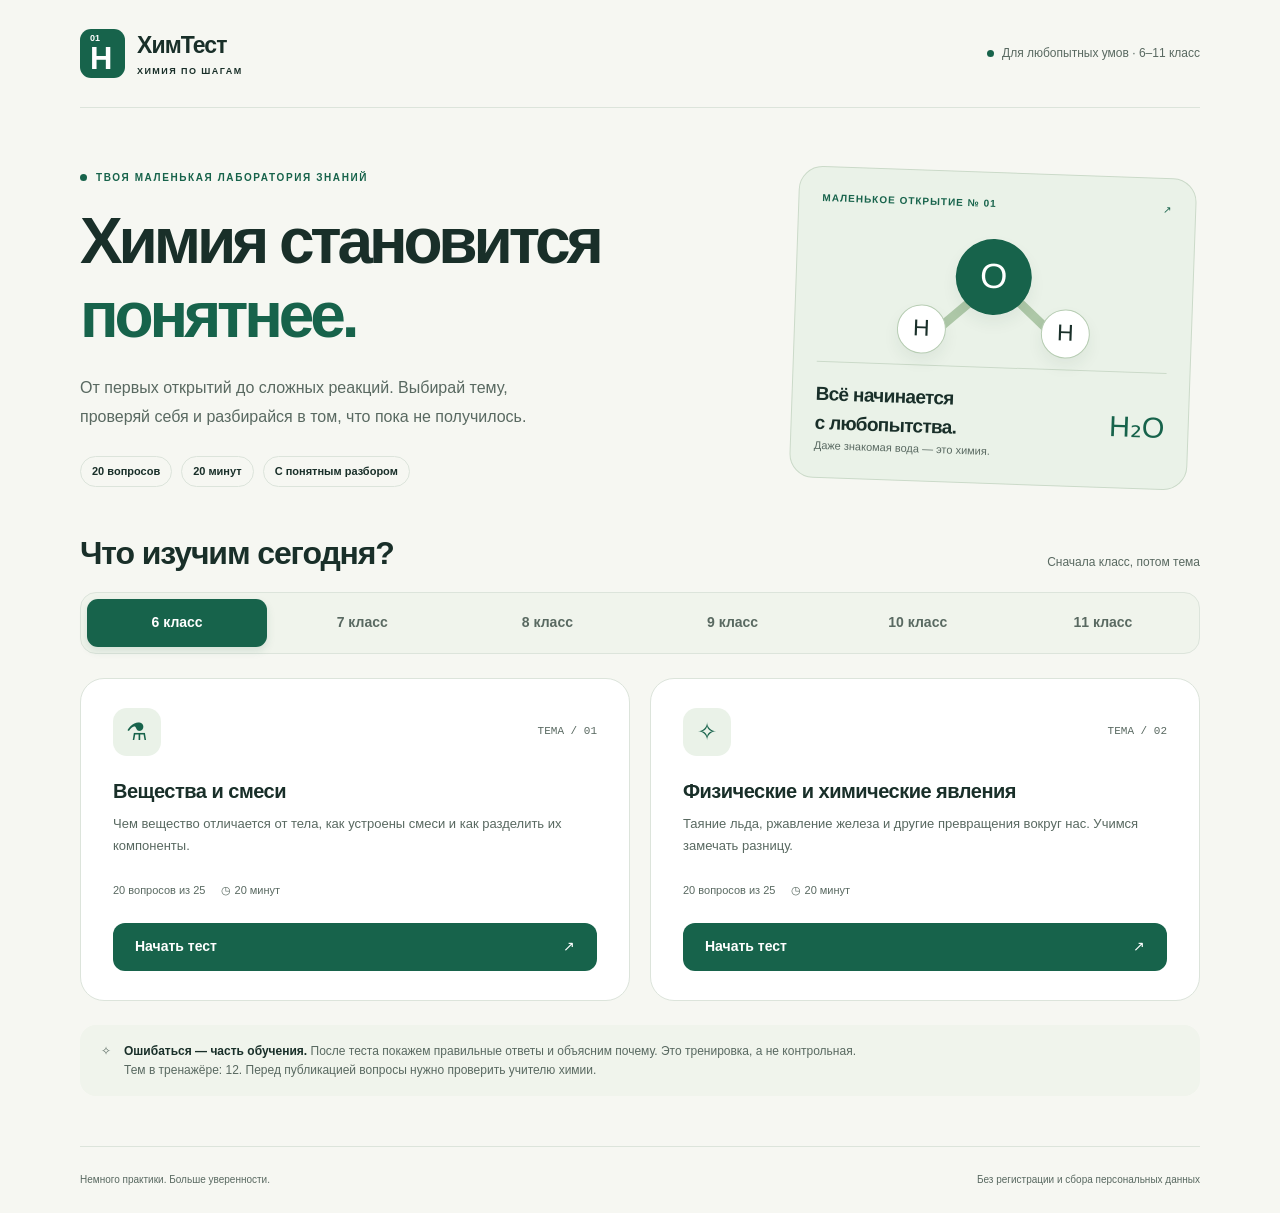
==== commit 9b78eb53: "Publish redesigned chemistry trainer with 12 topics and Russian guide Replace the single-file traine" ====
--- a/index.html
+++ b/index.html
@@ -1,637 +1,25 @@
 <!doctype html>
 <html lang="ru">
 <head>
-<meta charset="utf-8">
-<meta name="viewport" content="width=device-width, initial-scale=1, viewport-fit=cover">
-<title>ХимТест 6–11</title>
-<meta name="claude:viewport-fit-sides" content="cover">
-<link rel="preconnect" href="https://fonts.googleapis.com">
-<link rel="preconnect" href="https://fonts.gstatic.com" crossorigin>
-<link rel="stylesheet" href="https://fonts.googleapis.com/css2?family=Golos+Text:wght@400;500;600;700&family=Unbounded:wght@500;700&family=JetBrains+Mono:wght@500&display=swap">
-<style>
-/* Layout: одна колонка ~720px; темы — плитки в духе таблицы Менделеева, тест — карточка вопроса с липкой панелью таймера */
-:root {
-  --bg: #eef2f4;
-  --surface: #ffffff;
-  --ink: #142028;
-  --muted: #5b6b75;
-  --line: #d3dde2;
-  --accent: #0f6e8c;         /* медный купорос */
-  --accent-ink: #ffffff;
-  --accent-soft: #dcedf2;
-  --fam-inorg: #e3eef6;
-  --fam-org: #e6f2e4;
-  --fam-gen: #f4ebdc;
-  --fam-mix: #ece6f4;
-  --ok: #1f7a46;
-  --ok-soft: #dff1e6;
-  --bad: #b3322b;
-  --bad-soft: #f8e1df;
-  --warn: #b26a00;
-  --font-display: "Unbounded", "Arial Black", system-ui, sans-serif;
-  --font-body: "Golos Text", system-ui, -apple-system, "Segoe UI", Roboto, sans-serif;
-  --font-mono: "JetBrains Mono", ui-monospace, Menlo, monospace;
-}
-@media (prefers-color-scheme: dark) { :root:not([data-theme="light"]) {
-  --bg: #0f171c; --surface: #172229; --ink: #e5edf1; --muted: #93a5af; --line: #2a3a43;
-  --accent: #4fb3d4; --accent-ink: #06222c; --accent-soft: #173543;
-  --fam-inorg: #1a2c38; --fam-org: #1b2e22; --fam-gen: #33291a; --fam-mix: #2a2238;
-  --ok: #5fcf8d; --ok-soft: #173326; --bad: #ff8a80; --bad-soft: #3a1d1b; --warn: #f0b04a;
-  color-scheme: dark;
-} }
-:root[data-theme="dark"] {
-  --bg: #0f171c; --surface: #172229; --ink: #e5edf1; --muted: #93a5af; --line: #2a3a43;
-  --accent: #4fb3d4; --accent-ink: #06222c; --accent-soft: #173543;
-  --fam-inorg: #1a2c38; --fam-org: #1b2e22; --fam-gen: #33291a; --fam-mix: #2a2238;
-  --ok: #5fcf8d; --ok-soft: #173326; --bad: #ff8a80; --bad-soft: #3a1d1b; --warn: #f0b04a;
-  color-scheme: dark;
-}
-* { box-sizing: border-box; }
-html, body { background: var(--bg); }
-body { color: var(--ink); font-family: var(--font-body); font-size: 16px; line-height: 1.5; }
-body::before { content: ""; position: fixed; inset: 0 0 auto; height: env(safe-area-inset-top, 0px); z-index: 10; background: var(--bg); }
-.wrap { max-width: 760px; margin: 0 auto; padding-left: max(16px, env(safe-area-inset-left, 0px)); padding-right: max(16px, env(safe-area-inset-right, 0px)); padding-block: 24px 48px; }
-h1, h2 { font-family: var(--font-display); font-weight: 700; text-wrap: balance; margin: 0; letter-spacing: -0.01em; }
-h1 { font-size: clamp(1.6rem, 5vw, 2.3rem); line-height: 1.15; }
-h2 { font-size: 1.15rem; }
-.lead { color: var(--muted); margin: 8px 0 0; max-width: 60ch; }
-.label { font-size: 0.75rem; text-transform: uppercase; letter-spacing: 0.08em; color: var(--muted); font-weight: 600; }
-button { font: inherit; color: inherit; cursor: pointer; }
-button:focus-visible, .tile:focus-visible { outline: 3px solid var(--accent); outline-offset: 2px; }
-.screen { display: flex; flex-direction: column; gap: 24px; }
-
-/* Плитки тем */
-.tiles { display: grid; grid-template-columns: repeat(auto-fill, minmax(160px, 1fr)); gap: 10px; }
-.tile { position: relative; text-align: left; border: 2px solid transparent; border-radius: 6px; padding: 10px 12px 12px; min-height: 150px; display: flex; flex-direction: column; gap: 2px; background: var(--fam-inorg); transition: transform .12s, border-color .12s; }
-.tile[data-fam="org"] { background: var(--fam-org); }
-.tile[data-fam="gen"] { background: var(--fam-gen); }
-.tile[data-fam="mix"] { background: var(--fam-mix); }
-.tile:hover { transform: translateY(-2px); }
-.tile[aria-pressed="true"] { border-color: var(--accent); box-shadow: 0 0 0 1px var(--accent) inset; }
-.tile .num { font-family: var(--font-mono); font-size: 0.78rem; color: var(--muted); display: flex; justify-content: space-between; }
-.tile .sym { font-family: var(--font-display); font-size: 2.1rem; line-height: 1.1; margin-top: 4px; }
-.tile .nm { font-weight: 600; font-size: 0.92rem; line-height: 1.25; }
-.tile .best { margin-top: auto; padding-top: 6px; font-size: 0.75rem; color: var(--muted); font-variant-numeric: tabular-nums; }
-.legend { display: flex; flex-wrap: wrap; gap: 6px 16px; font-size: 0.82rem; color: var(--muted); }
-.legend span::before { content: ""; display: inline-block; width: 10px; height: 10px; border-radius: 2px; margin-right: 6px; vertical-align: -1px; background: var(--fam-inorg); }
-.legend .lo::before { background: var(--fam-org); }
-.legend .lg::before { background: var(--fam-gen); }
-.legend .lm::before { background: var(--fam-mix); }
-
-.seg { display: flex; flex-wrap: wrap; gap: 8px; }
-.seg button { border: 1.5px solid var(--line); background: var(--surface); border-radius: 999px; padding: 8px 16px; font-weight: 500; }
-.seg button[aria-pressed="true"] { border-color: var(--accent); background: var(--accent-soft); color: var(--ink); }
-.startbar { display: flex; flex-wrap: wrap; align-items: center; gap: 12px 20px; }
-.btn { border: 0; border-radius: 8px; padding: 14px 24px; font-weight: 600; font-size: 1rem; background: var(--accent); color: var(--accent-ink); }
-.btn:disabled { opacity: .45; cursor: not-allowed; }
-.btn.ghost { background: transparent; color: var(--ink); border: 1.5px solid var(--line); }
-.hint { color: var(--muted); font-size: 0.88rem; }
-
-/* Тест */
-.bar { position: sticky; top: env(safe-area-inset-top, 0px); z-index: 5; background: var(--bg); padding-block: 10px; display: flex; flex-direction: column; gap: 8px; }
-.bar-row { display: flex; align-items: center; justify-content: space-between; gap: 12px; flex-wrap: wrap; }
-.topic-name { font-weight: 600; min-width: 0; }
-.stats { display: flex; gap: 14px; align-items: center; font-variant-numeric: tabular-nums; }
-.timer { font-family: var(--font-mono); font-size: 1.1rem; padding: 4px 10px; border-radius: 6px; background: var(--surface); border: 1.5px solid var(--line); }
-.timer.low { color: var(--bad); border-color: var(--bad); }
-.dots { display: grid; grid-template-columns: repeat(20, 1fr); gap: 3px; }
-.dots i { height: 6px; border-radius: 3px; background: var(--line); }
-.dots i.ok { background: var(--ok); }
-.dots i.bad { background: var(--bad); }
-.dots i.cur { background: var(--accent); }
-.card { background: var(--surface); border: 1px solid var(--line); border-radius: 10px; padding: 20px; display: flex; flex-direction: column; gap: 16px; }
-.qtext { font-size: 1.2rem; font-weight: 600; line-height: 1.4; }
-.opts { display: grid; gap: 8px; }
-.opt { display: flex; gap: 12px; align-items: flex-start; text-align: left; width: 100%; padding: 12px 14px; border-radius: 8px; border: 1.5px solid var(--line); background: var(--surface); line-height: 1.4; }
-.opt:not(:disabled):hover { border-color: var(--accent); }
-.opt .k { flex: none; font-family: var(--font-mono); width: 26px; height: 26px; border-radius: 4px; display: grid; place-items: center; background: var(--bg); font-size: 0.85rem; }
-.opt span:last-child { min-width: 0; }
-.opt:disabled { cursor: default; }
-.opt.right { border-color: var(--ok); background: var(--ok-soft); }
-.opt.wrong { border-color: var(--bad); background: var(--bad-soft); }
-.feedback { border-radius: 8px; padding: 12px 14px; display: flex; flex-direction: column; gap: 4px; }
-.feedback.ok { background: var(--ok-soft); }
-.feedback.bad { background: var(--bad-soft); }
-.feedback b { font-weight: 700; }
-.feedback.ok b { color: var(--ok); }
-.feedback.bad b { color: var(--bad); }
-.actions { display: flex; justify-content: space-between; align-items: center; gap: 12px; flex-wrap: wrap; }
-
-/* Итоги */
-.score { display: flex; flex-wrap: wrap; gap: 20px 32px; align-items: flex-end; }
-.big { font-family: var(--font-display); font-size: clamp(2.6rem, 10vw, 3.6rem); line-height: 1; font-variant-numeric: tabular-nums; }
-.big small { font-size: 0.45em; color: var(--muted); }
-.grade { display: inline-grid; place-items: center; width: 64px; height: 64px; border-radius: 8px; font-family: var(--font-display); font-size: 2rem; background: var(--accent-soft); }
-.grade[data-g="5"], .grade[data-g="4"] { background: var(--ok-soft); color: var(--ok); }
-.grade[data-g="2"] { background: var(--bad-soft); color: var(--bad); }
-.meta { display: flex; flex-direction: column; gap: 2px; color: var(--muted); font-size: 0.92rem; font-variant-numeric: tabular-nums; }
-.review { display: flex; flex-direction: column; gap: 12px; }
-.rv { background: var(--surface); border: 1px solid var(--line); border-left: 4px solid var(--bad); border-radius: 8px; padding: 14px 16px; display: flex; flex-direction: column; gap: 6px; }
-.rv.skip { border-left-color: var(--warn); }
-.rv .q { font-weight: 600; }
-.rv .a { font-size: 0.93rem; }
-.rv .a .y { color: var(--bad); }
-.rv .a .c { color: var(--ok); font-weight: 600; }
-.rv .e { font-size: 0.93rem; color: var(--muted); }
-.allright { background: var(--ok-soft); border-radius: 8px; padding: 14px 16px; }
-@media (max-width: 480px) {
-  .tiles { grid-template-columns: repeat(2, 1fr); }
-  .tile { min-height: 132px; }
-  .tile .sym { font-size: 1.8rem; }
-  .card { padding: 16px; }
-  .qtext { font-size: 1.08rem; }
-  .btn { width: 100%; }
-  .actions .btn { width: auto; flex: 1; }
-}
-@media (prefers-reduced-motion: reduce) { .tile { transition: none; } .tile:hover { transform: none; } }
-</style>
-<style>:root{padding-top:env(safe-area-inset-top,0px);padding-bottom:env(safe-area-inset-bottom,0px)}body{margin:0}[hidden]{display:none!important}</style>
+  <meta charset="utf-8">
+  <meta name="viewport" content="width=device-width, initial-scale=1">
+  <meta name="theme-color" content="#17634b">
+  <meta name="description" content="ХимТест — школьный тренажёр по химии: случайные вопросы, 20 минут и понятный разбор ошибок.">
+  <title>ХимТест — химия по шагам</title>
+  <link rel="icon" href="data:image/svg+xml,%3Csvg xmlns='http://www.w3.org/2000/svg' viewBox='0 0 64 64'%3E%3Crect width='64' height='64' rx='16' fill='%2317634b'/%3E%3Ctext x='32' y='44' text-anchor='middle' font-size='40' fill='white'%3EH%3C/text%3E%3C/svg%3E">
+  <link rel="stylesheet" href="./css/styles.css">
 </head>
 <body>
-
-<div class="wrap">
-  <section id="home" class="screen">
-    <header>
-      <div class="label">Химия · 6–11 классы</div>
-      <h1>ХимТест</h1>
-      <p class="lead">Выбери тему — получишь 20 случайных вопросов. После каждого ответа сразу видно, где ошибка и почему. В конце — баллы, оценка и разбор.</p>
-    </header>
-    <div>
-      <div class="label" style="margin-bottom:8px">1. Тема</div>
-      <div class="tiles" id="tiles"></div>
-      <div class="legend" style="margin-top:10px"><span>Неорганическая</span><span class="lo">Органическая</span><span class="lg">Общая и расчёты</span><span class="lm">Все темы</span></div>
-    </div>
-    <div>
-      <div class="label" style="margin-bottom:8px">2. Время на тест</div>
-      <div class="seg" id="timeSeg">
-        <button type="button" data-min="10">10 мин</button>
-        <button type="button" data-min="20" aria-pressed="true">20 мин</button>
-        <button type="button" data-min="30">30 мин</button>
-        <button type="button" data-min="0">Без таймера</button>
-      </div>
-    </div>
-    <div class="startbar">
-      <button class="btn" id="startBtn" type="button" disabled>Начать тест</button>
-      <span class="hint" id="startHint">Сначала выбери тему</span>
-    </div>
-  </section>
-
-  <section id="quiz" class="screen" hidden>
-    <div class="bar">
-      <div class="bar-row">
-        <div class="topic-name" id="qTopic"></div>
-        <div class="stats">
-          <span id="qCount"></span>
-          <span class="timer" id="timer" aria-live="off"></span>
-        </div>
-      </div>
-      <div class="dots" id="dots"></div>
-    </div>
-    <div class="card">
-      <div class="qtext" id="qText"></div>
-      <div class="opts" id="opts"></div>
-      <div id="fb" hidden></div>
-      <div class="actions">
-        <button class="btn ghost" type="button" id="quitBtn">Завершить</button>
-        <button class="btn" type="button" id="nextBtn" hidden>Дальше</button>
-      </div>
-    </div>
-    <p class="hint">На клавиатуре: 1–4 — ответ, Enter — дальше.</p>
-  </section>
-
-  <section id="result" class="screen" hidden>
-    <header>
-      <div class="label" id="rTopic"></div>
-      <h1 id="rTitle">Результат</h1>
-    </header>
-    <div class="score">
-      <div class="big" id="rScore"></div>
-      <div class="grade" id="rGrade"></div>
-      <div class="meta" id="rMeta"></div>
-    </div>
-    <div class="actions" style="justify-content:flex-start">
-      <button class="btn" type="button" id="againBtn">Новые 20 вопросов</button>
-      <button class="btn ghost" type="button" id="homeBtn">Другая тема</button>
-    </div>
-    <div>
-      <h2 style="margin-bottom:12px">Разбор ошибок</h2>
-      <div class="review" id="review"></div>
-    </div>
-  </section>
-</div>
-
-<script>
-// Формат вопроса: [текст, [ПРАВИЛЬНЫЙ, неверный, неверный, неверный], объяснение]. Варианты перемешиваются при показе.
-const TOPICS = [
-{ id:"basics", sym:"Вв", name:"Вещества и явления", grade:"6–8", fam:"inorg", q:[
-["Какое из явлений химическое?",["Ржавление железа","Плавление льда","Испарение воды","Измельчение мела"],"При химическом явлении образуется новое вещество. Ржавчина — это новое вещество (гидроксид/оксид железа). В остальных случаях вещество остаётся тем же, меняется только состояние или размер."],
-["Какое вещество простое?",["Кислород O₂","Вода H₂O","Углекислый газ CO₂","Поваренная соль NaCl"],"Простое вещество состоит из атомов одного элемента. В O₂ только кислород, остальные вещества — сложные."],
-["Что из перечисленного — чистое вещество?",["Дистиллированная вода","Воздух","Морская вода","Молоко"],"Дистиллированная вода очищена перегонкой и состоит из одного вещества. Воздух, морская вода и молоко — смеси."],
-["Как разделить смесь железных опилок и серы?",["Магнитом","Фильтрованием","Выпариванием","Перегонкой"],"Железо притягивается магнитом, а сера — нет. Это самый простой способ."],
-["Как проще всего отделить речной песок от воды?",["Фильтрованием","Магнитом","Кристаллизацией","Возгонкой"],"Песок не растворяется в воде и остаётся на фильтре, вода проходит сквозь него."],
-["Как получить поваренную соль из её раствора?",["Выпариванием","Фильтрованием","Магнитом","Отстаиванием"],"Соль растворена, поэтому фильтр её не задержит. При выпаривании вода испаряется, а соль остаётся."],
-["Какой признак говорит о химической реакции?",["Выделение газа при смешивании соды и уксуса","Изменение формы пластилина","Кипение воды","Растягивание резинки"],"Выделение газа — один из признаков реакции: образуется новое вещество (CO₂). Остальное — физические изменения."],
-["Сколько атомов в одной молекуле H₂SO₄?",["7","3","6","4"],"2 атома H + 1 атом S + 4 атома O = 7 атомов."],
-["Что означает запись 3O₂?",["Три молекулы кислорода","Шесть молекул кислорода","Три атома кислорода","Одна молекула из трёх атомов"],"Коэффициент 3 — число молекул, индекс 2 — число атомов в каждой молекуле. Всего это 6 атомов, но 3 молекулы."],
-["Чему равна относительная молекулярная масса воды H₂O?",["18","16","10","20"],"Mr = 2·1 + 16 = 18."],
-["Чему равна Mr углекислого газа CO₂?",["44","28","40","32"],"Mr = 12 + 2·16 = 44."],
-["Какой химический знак у натрия?",["Na","N","Ni","S"],"Натрий — Na (от латинского natrium). N — азот, Ni — никель, S — сера."],
-["Какой элемент обозначается знаком Fe?",["Железо","Фтор","Фосфор","Франций"],"Fe — железо (ferrum). Фтор — F, фосфор — P, франций — Fr."],
-["Какой элемент обозначается знаком Cu?",["Медь","Кальций","Углерод","Хлор"],"Cu — медь (cuprum). Кальций — Ca, углерод — C, хлор — Cl."],
-["В каком состоянии кислород при комнатной температуре?",["Газ","Жидкость","Твёрдое вещество","Зависит от давления в комнате"],"Кислород кипит при −183 °C, поэтому при комнатной температуре это газ."],
-["Какой металл жидкий при комнатной температуре?",["Ртуть","Натрий","Алюминий","Свинец"],"Ртуть плавится при −39 °C. Остальные металлы при комнатной температуре твёрдые."],
-["Какая валентность у водорода в соединениях?",["I","II","III","IV"],"Водород всегда одновалентен: у него один электрон."],
-["Какая валентность у кислорода в большинстве соединений?",["II","I","III","IV"],"В оксидах, воде, кислотах кислород двухвалентен."],
-["Какая формула у соединения алюминия (III) с кислородом (II)?",["Al₂O₃","AlO","Al₃O₂","AlO₃"],"НОК валентностей 3 и 2 равно 6: 6/3 = 2 атома Al, 6/2 = 3 атома O. Получаем Al₂O₃."],
-["Масса веществ до реакции равна массе веществ после неё. Как называется этот закон?",["Закон сохранения массы","Закон Авогадро","Периодический закон","Закон постоянства состава"],"Это закон сохранения массы веществ, его открыли Ломоносов и Лавуазье. Атомы в реакции не исчезают и не появляются, они только перегруппировываются."],
-["Какого цвета лакмус в кислой среде?",["Красный","Синий","Фиолетовый","Бесцветный"],"Лакмус в кислоте красный, в щёлочи синий, в нейтральной среде фиолетовый."],
-["Какого цвета фенолфталеин в щелочной среде?",["Малиновый","Бесцветный","Жёлтый","Синий"],"Фенолфталеин бесцветен в кислой и нейтральной среде и становится малиновым в щелочной."],
-["Какова массовая доля водорода в воде (примерно)?",["11%","89%","50%","33%"],"ω(H) = 2/18 ≈ 0,11, то есть 11%. Хотя атомов водорода в молекуле два, они очень лёгкие."],
-["Какое явление физическое?",["Таяние снега","Горение свечи","Скисание молока","Потемнение серебра"],"При таянии вода остаётся водой, меняется только агрегатное состояние. Горение, скисание и потемнение — химические процессы."],
-["Что из перечисленного — смесь?",["Воздух","Кислород","Азот","Углекислый газ"],"Воздух — смесь газов: азота (~78%), кислорода (~21%), аргона, CO₂ и других."],
-["Как правильно определить запах вещества в лаборатории?",["Лёгким движением ладони направить пары к себе","Глубоко вдохнуть над пробиркой","Поднести пробирку вплотную к носу","Нагреть вещество и вдохнуть пар"],"Пары могут быть едкими или ядовитыми. По правилам безопасности их направляют к себе ладонью и вдыхают осторожно."]
-]},
-{ id:"atom", sym:"Ат", name:"Строение атома и Периодическая система", grade:"8–9", fam:"inorg", q:[
-["Чему равно число протонов в ядре атома?",["Порядковому номеру элемента","Номеру периода","Номеру группы","Относительной атомной массе"],"Порядковый номер = заряд ядра = число протонов."],
-["Сколько электронов в атоме кислорода?",["8","6","16","2"],"Порядковый номер кислорода 8, атом электронейтрален: 8 протонов и 8 электронов. Число 6 — это электроны только внешнего уровня."],
-["Сколько нейтронов в атоме ²³Na?",["12","11","23","34"],"Нейтроны = массовое число − протоны = 23 − 11 = 12."],
-["Чему равно число энергетических уровней в атоме?",["Номеру периода","Номеру группы","Порядковому номеру","Числу нейтронов"],"Например, натрий в 3-м периоде, и у него 3 энергетических уровня."],
-["Чему равно число внешних электронов у элементов главных (А) подгрупп?",["Номеру группы","Номеру периода","Порядковому номеру","Числу протонов"],"У элементов А-групп номер группы совпадает с числом электронов на внешнем уровне: у хлора (VIIA) их 7."],
-["Какому элементу соответствует формула 1s²2s²2p⁶3s¹?",["Натрию","Магнию","Неону","Калию"],"Всего 2+2+6+1 = 11 электронов, значит элемент №11 — натрий."],
-["Чем отличаются изотопы одного элемента?",["Числом нейтронов","Числом протонов","Числом электронов","Числом энергетических уровней"],"У изотопов одинаковый заряд ядра (протоны), но разная масса из-за разного числа нейтронов. Пример: ¹²C и ¹⁴C."],
-["Кто открыл Периодический закон?",["Д. И. Менделеев","М. В. Ломоносов","А. М. Бутлеров","Э. Резерфорд"],"Менделеев сформулировал Периодический закон в 1869 году."],
-["В каком ряду металлические свойства усиливаются?",["Li → Na → K","K → Na → Li","Na → Mg → Al","C → N → O"],"В группе сверху вниз радиус растёт, электроны отдаются легче, металлические свойства усиливаются."],
-["Какой элемент самый электроотрицательный?",["Фтор","Кислород","Хлор","Азот"],"Фтор — самый электроотрицательный элемент, он стоит в правом верхнем углу таблицы (без учёта благородных газов)."],
-["Как меняется радиус атома в периоде слева направо?",["Уменьшается","Увеличивается","Не меняется","Сначала растёт, потом уменьшается"],"Заряд ядра растёт, а число уровней то же, поэтому электроны притягиваются сильнее и атом «сжимается»."],
-["Какой элемент находится в 3-м периоде, VIA группе?",["Сера","Кислород","Хлор","Фосфор"],"Сера (S, №16): 3 уровня, 6 внешних электронов. Кислород — во 2-м периоде."],
-["Сколько элементов во 2-м периоде?",["8","2","18","32"],"Во 2-м периоде 8 элементов: от лития до неона."],
-["Какой заряд у электрона?",["−1","+1","0","−2"],"Электрон заряжен отрицательно (−1), протон положительно (+1), нейтрон не заряжен."],
-["Из чего состоит ядро атома?",["Из протонов и нейтронов","Из протонов и электронов","Только из электронов","Из нейтронов и электронов"],"Электроны движутся вокруг ядра, а в ядре — протоны и нейтроны."],
-["Сколько электронов на внешнем уровне у атома хлора?",["7","17","5","1"],"Хлор в VIIA группе — 7 внешних электронов. 17 — это все электроны атома."],
-["Сколько электронов в ионе Na⁺?",["10","11","12","9"],"У атома Na 11 электронов. Ион Na⁺ отдал один: 11 − 1 = 10."],
-["Сколько электронов в ионе Cl⁻?",["18","17","16","35"],"У атома Cl 17 электронов. Ион Cl⁻ принял один: 17 + 1 = 18."],
-["В какой группе находятся благородные (инертные) газы?",["VIIIA","IA","VIIA","IIA"],"He, Ne, Ar и другие — в VIIIA группе. Их внешний уровень завершён, поэтому они малоактивны."],
-["Щелочные металлы — это элементы какой группы?",["IA","IIA","VIIA","IIIA"],"Li, Na, K, Rb, Cs — IA группа. С водой они образуют щёлочи."],
-["Какова относительная атомная масса углерода (округлённо)?",["12","6","14","16"],"Ar(C) ≈ 12. Число 6 — порядковый номер углерода."],
-["У какого элемента сильнее выражены неметаллические свойства?",["F","Cl","Br","I"],"В группе галогенов сверху вниз неметаллические свойства ослабевают, сильнее всего они у фтора."],
-["Сколько электронов максимально помещается на 2-м уровне?",["8","2","18","32"],"Максимум на уровне — 2n². Для n = 2 это 2·4 = 8."],
-["У какого атома наибольший радиус?",["Калий","Литий","Натрий","Водород"],"Все они в IA группе. Калий ниже всех, у него больше всего уровней (4), значит и радиус больше."],
-["Чему обычно равна высшая степень окисления элемента главной подгруппы?",["Номеру группы","Номеру периода","8 минус номер группы","Порядковому номеру"],"Высшая с.о. = номер группы (сера VIA: +6 в SO₃). «8 минус номер группы» — это низшая с.о. неметалла со знаком минус."],
-["Какой элемент имеет схему распределения электронов 2, 8, 2?",["Магний","Кремний","Кальций","Натрий"],"2+8+2 = 12 электронов, это элемент №12 — магний."]
-]},
-{ id:"bond", sym:"Св", name:"Химическая связь и степени окисления", grade:"8–9", fam:"inorg", q:[
-["Какой тип связи в NaCl?",["Ионная","Ковалентная неполярная","Ковалентная полярная","Металлическая"],"Натрий — типичный металл, хлор — типичный неметалл. Между ними образуется ионная связь (Na⁺ и Cl⁻)."],
-["Какой тип связи в молекуле H₂?",["Ковалентная неполярная","Ковалентная полярная","Ионная","Водородная"],"Связь между одинаковыми атомами неметалла — ковалентная неполярная: общая пара электронов посередине."],
-["Какой тип связи в молекуле HCl?",["Ковалентная полярная","Ковалентная неполярная","Ионная","Металлическая"],"Водород и хлор — разные неметаллы. Общая пара смещена к более электроотрицательному хлору."],
-["Какой тип связи в куске меди?",["Металлическая","Ионная","Ковалентная полярная","Ковалентная неполярная"],"В металлах атомы связаны общими «свободными» электронами — это металлическая связь."],
-["Какая степень окисления серы в H₂SO₄?",["+6","+4","−2","+2"],"2·(+1) + x + 4·(−2) = 0, откуда x = +6."],
-["Какая степень окисления азота в NH₃?",["−3","+3","+5","0"],"x + 3·(+1) = 0, откуда x = −3."],
-["Какая степень окисления марганца в KMnO₄?",["+7","+6","+4","+2"],"(+1) + x + 4·(−2) = 0, откуда x = +7."],
-["Какая степень окисления у атомов в простых веществах?",["0","+1","−1","Равна валентности"],"В простых веществах (O₂, Fe, Cl₂) электроны никуда не смещены, поэтому с.о. = 0."],
-["Какая степень окисления кислорода в пероксиде водорода H₂O₂?",["−1","−2","0","+2"],"2·(+1) + 2x = 0, откуда x = −1. Пероксиды — исключение из правила «кислород −2»."],
-["В каком веществе ковалентная неполярная связь?",["O₂","H₂O","KCl","CO₂"],"В O₂ связаны два одинаковых атома. В H₂O и CO₂ связь полярная, в KCl — ионная."],
-["Между какими атомами образуется ионная связь?",["Типичным металлом и типичным неметаллом","Двумя одинаковыми неметаллами","Атомами одного металла","Двумя разными неметаллами"],"Металл отдаёт электроны, неметалл принимает — получаются противоположно заряженные ионы."],
-["Сколько общих электронных пар в молекуле N₂?",["3","1","2","4"],"Азоту не хватает 3 электронов до восьми, поэтому атомы образуют тройную связь N≡N."],
-["Какая кристаллическая решётка у алмаза?",["Атомная","Молекулярная","Ионная","Металлическая"],"Алмаз — сеть атомов углерода, связанных прочными ковалентными связями. Отсюда огромная твёрдость."],
-["Какая кристаллическая решётка у льда?",["Молекулярная","Атомная","Ионная","Металлическая"],"В узлах решётки льда — молекулы H₂O, поэтому лёд легко плавится."],
-["Вещество тугоплавкое, хрупкое, его расплав и раствор проводят ток. Какая у него решётка?",["Ионная","Молекулярная","Атомная","Металлическая"],"Так ведут себя соли: в расплаве и растворе ионы становятся подвижными и проводят ток."],
-["Что объясняют водородные связи?",["Высокую температуру кипения воды","Электропроводность металлов","Твёрдость алмаза","Окраску пламени"],"Молекулы воды «сцеплены» водородными связями, поэтому вода кипит при 100 °C, хотя её молекулы лёгкие."],
-["Какая степень окисления хрома в K₂Cr₂O₇?",["+6","+7","+3","+12"],"2·(+1) + 2x + 7·(−2) = 0, откуда 2x = 12, x = +6. Число +12 приходится на два атома хрома."],
-["Какая степень окисления фосфора в P₂O₅?",["+5","+3","−3","+10"],"2x + 5·(−2) = 0, откуда x = +5."],
-["Какая степень окисления углерода в метане CH₄?",["−4","+4","0","−2"],"x + 4·(+1) = 0, откуда x = −4."],
-["Какая степень окисления углерода в угарном газе CO?",["+2","+4","−2","0"],"x + (−2) = 0, откуда x = +2. В CO₂ было бы +4."],
-["Какая связь самая полярная?",["H–F","H–Cl","H–Br","H–I"],"Чем больше разница электроотрицательностей, тем полярнее связь. Фтор самый электроотрицательный."],
-["У какого вещества ионная связь?",["CaO","SO₂","Cl₂","NH₃"],"Кальций — металл, кислород — неметалл, связь ионная. Остальные вещества состоят из неметаллов."],
-["Что такое электроотрицательность?",["Способность атома притягивать к себе общие электроны","Способность отдавать протоны","Способность проводить ток","Способность растворяться в воде"],"Чем выше электроотрицательность, тем сильнее атом тянет к себе общую электронную пару."],
-["Какая степень окисления железа в Fe₂O₃?",["+3","+2","+6","−3"],"2x + 3·(−2) = 0, откуда x = +3."],
-["Какая степень окисления азота в HNO₃?",["+5","+3","−3","+4"],"(+1) + x + 3·(−2) = 0, откуда x = +5."]
-]},
-{ id:"classes", sym:"Кл", name:"Классы неорганических веществ", grade:"8–9", fam:"inorg", q:[
-["Какое вещество — оксид?",["CO₂","NaOH","HCl","NaCl"],"Оксид — соединение двух элементов, один из которых кислород со с.о. −2."],
-["Какое вещество — кислота?",["H₂SO₄","KOH","CaO","Na₂SO₄"],"Кислота состоит из атомов водорода и кислотного остатка (SO₄)."],
-["Какое вещество — щёлочь?",["NaOH","HNO₃","SO₃","K₂CO₃"],"Щёлочь — растворимое основание: металл + гидроксогруппы OH."],
-["Какое вещество — соль?",["KNO₃","HNO₃","KOH","K₂O"],"Соль состоит из металла и кислотного остатка: K + NO₃."],
-["Какой оксид кислотный?",["SO₃","Na₂O","CaO","MgO"],"Оксиды неметаллов в высоких степенях окисления — кислотные. SO₃ с водой даёт серную кислоту."],
-["Какой оксид основный?",["CaO","CO₂","P₂O₅","SO₂"],"Оксиды типичных металлов основные. CaO с водой даёт основание Ca(OH)₂."],
-["Какой оксид амфотерный?",["ZnO","Na₂O","SO₃","CO₂"],"ZnO реагирует и с кислотами, и со щелочами. Амфотерны также Al₂O₃ и BeO."],
-["Как называется Na₂SO₄?",["Сульфат натрия","Сульфит натрия","Сульфид натрия","Гидросульфат натрия"],"SO₄ — сульфат, SO₃ — сульфит, S — сульфид, HSO₄ — гидросульфат."],
-["Как называется CaCO₃?",["Карбонат кальция","Карбид кальция","Гидроксид кальция","Нитрат кальция"],"CO₃ — карбонат-ион. Это мел, мрамор, известняк."],
-["Как называются соли азотной кислоты HNO₃?",["Нитраты","Нитриты","Сульфаты","Фосфаты"],"HNO₃ даёт нитраты (NO₃), HNO₂ — нитриты (NO₂)."],
-["Как называются соли соляной кислоты HCl?",["Хлориды","Хлораты","Сульфиды","Карбонаты"],"Соляная кислота даёт хлориды, например NaCl — хлорид натрия."],
-["Какая кислота бескислородная?",["HCl","H₂SO₄","HNO₃","H₃PO₄"],"В HCl нет кислорода. В остальных кислотах он есть."],
-["Какая кислота двухосновная?",["H₂SO₄","HCl","HNO₃","H₃PO₄"],"Основность — число атомов водорода, способных замещаться на металл. В H₂SO₄ их два, в H₃PO₄ — три."],
-["Какое основание нерастворимо в воде?",["Cu(OH)₂","NaOH","KOH","Ba(OH)₂"],"Cu(OH)₂ — голубой осадок. NaOH, KOH, Ba(OH)₂ — растворимые щёлочи."],
-["Что образуется при взаимодействии кислотного оксида с водой?",["Кислота","Щёлочь","Соль","Ничего, реакции нет"],"Например, SO₃ + H₂O → H₂SO₄. Исключение — SiO₂, он с водой не реагирует."],
-["Что образуется в реакции CaO + H₂O?",["Ca(OH)₂","CaH₂ и O₂","CaO₂ и H₂","Реакция не идёт"],"Основный оксид активного металла с водой даёт основание. Это «гашение» извести."],
-["Что такое реакция нейтрализации?",["Кислота + основание → соль + вода","Металл + кислота → соль + водород","Оксид + вода → кислота","Соль + соль → две новые соли"],"При нейтрализации ионы H⁺ и OH⁻ соединяются в воду, и среда становится нейтральной."],
-["Какой металл НЕ вытесняет водород из соляной кислоты?",["Медь","Цинк","Магний","Железо"],"Медь стоит в ряду активности правее водорода, поэтому не вытесняет его из кислот."],
-["Какие продукты в реакции NaOH + HCl?",["NaCl + H₂O","NaH + HClO","Na + H₂O + Cl₂","NaClO + H₂"],"Это реакция нейтрализации, получаются соль и вода."],
-["Какие продукты в реакции Zn + 2HCl?",["ZnCl₂ + H₂↑","ZnH₂ + Cl₂","ZnCl + H₂O","Реакция не идёт"],"Цинк активнее водорода и вытесняет его из кислоты. Получаются соль и водород."],
-["Какой газ выделяется при действии соляной кислоты на мел CaCO₃?",["CO₂","H₂","O₂","Cl₂"],"CaCO₃ + 2HCl → CaCl₂ + H₂O + CO₂↑. Угольная кислота неустойчива и распадается."],
-["Какая формула у гашёной извести?",["Ca(OH)₂","CaO","CaCO₃","CaSO₄"],"Гашёная известь — гидроксид кальция. CaO — негашёная известь."],
-["Какая формула у пищевой соды?",["NaHCO₃","Na₂CO₃","NaOH","NaCl"],"Пищевая сода — гидрокарбонат натрия. Na₂CO₃ — кальцинированная сода, NaOH — каустическая."],
-["Какая формула у оксида серы (IV)?",["SO₂","SO₃","S₂O","SO"],"Сера +4, кислород −2: на один атом S приходится два атома O."],
-["Какой ряд — генетический ряд металла?",["Ca → CaO → Ca(OH)₂ → CaCl₂","S → SO₂ → SO₃ → H₂SO₄","C → CO₂ → H₂CO₃ → Na₂CO₃","P → P₂O₅ → H₃PO₄ → Na₃PO₄"],"Ряд металла: металл → основный оксид → основание → соль. Остальные ряды начинаются с неметалла и идут через кислоту."],
-["Какая формула у гидроксида железа (III)?",["Fe(OH)₃","Fe(OH)₂","Fe₂O₃","Fe₃OH"],"Железо +3, значит нужно три группы OH."]
-]},
-{ id:"reactions", sym:"Рк", name:"Реакции, ОВР и растворы", grade:"8–9", fam:"inorg", q:[
-["К какому типу относится реакция 2H₂ + O₂ → 2H₂O?",["Соединение","Разложение","Замещение","Обмен"],"Из двух веществ получается одно — это реакция соединения."],
-["К какому типу относится реакция CaCO₃ → CaO + CO₂?",["Разложение","Соединение","Замещение","Обмен"],"Из одного сложного вещества получаются несколько — это разложение."],
-["К какому типу относится реакция Fe + CuSO₄ → FeSO₄ + Cu?",["Замещение","Обмен","Соединение","Разложение"],"Простое вещество (Fe) замещает атомы меди в сложном веществе."],
-["К какому типу относится реакция NaOH + HCl → NaCl + H₂O?",["Обмен","Замещение","Соединение","Разложение"],"Два сложных вещества обмениваются составными частями."],
-["Какой коэффициент нужен перед O₂ в уравнении 4P + _O₂ → 2P₂O₅?",["5","2","4","10"],"Справа 2·5 = 10 атомов кислорода, слева нужно 5 молекул O₂."],
-["Что делает окислитель в реакции?",["Принимает электроны","Отдаёт электроны","Отдаёт протоны","Не меняет степень окисления"],"Окислитель принимает электроны, и его с.о. понижается. Он при этом восстанавливается."],
-["Что делает восстановитель в реакции?",["Отдаёт электроны","Принимает электроны","Принимает протоны","Не меняет степень окисления"],"Восстановитель отдаёт электроны, его с.о. повышается. Он при этом окисляется."],
-["Что является восстановителем в реакции Zn + 2HCl → ZnCl₂ + H₂?",["Zn","H⁺ (в HCl)","Cl⁻","H₂"],"Цинк меняет с.о. с 0 на +2, то есть отдаёт электроны. H⁺ здесь окислитель."],
-["Какое вещество является электролитом?",["Хлорид натрия","Сахароза","Этанол","Кислород"],"В растворе NaCl распадается на ионы Na⁺ и Cl⁻ и проводит ток. Сахар и спирт ионов не образуют."],
-["Какие катионы образуются при диссоциации кислот?",["H⁺","OH⁻","Na⁺","Cl⁻"],"По теории диссоциации кислоты дают единственный вид катионов — H⁺."],
-["Какие анионы образуют щёлочи при диссоциации?",["OH⁻","H⁺","O²⁻","Cl⁻"],"Щёлочи диссоциируют на катионы металла и гидроксид-ионы OH⁻."],
-["Когда реакция ионного обмена идёт до конца?",["Если образуется осадок, газ или вода","Если оба продукта растворимы","Если добавлен индикатор","Всегда при комнатной температуре"],"Реакция обмена идёт, только если ионы «уходят» из раствора: в осадок, в газ или в малодиссоциирующую воду."],
-["Какой реакции соответствует уравнение H⁺ + OH⁻ → H₂O?",["NaOH + HCl","Cu(OH)₂ + HCl","BaCl₂ + H₂SO₄","CaCO₃ + HCl"],"Сильная кислота и щёлочь полностью диссоциируют. Cu(OH)₂ нерастворим, его записывают целиком, а не ионами."],
-["На что качественная реакция Ag⁺ + Cl⁻ → AgCl↓?",["На хлорид-ионы","На сульфат-ионы","На карбонат-ионы","На ионы аммония"],"Ионы серебра с хлорид-ионами дают белый творожистый осадок AgCl."],
-["Как обнаружить сульфат-ион?",["Добавить ионы Ba²⁺: выпадет белый осадок","Добавить ионы Ag⁺","Добавить фенолфталеин","Добавить кислоту: выделится газ"],"Ba²⁺ + SO₄²⁻ → BaSO₄↓. Этот осадок не растворяется даже в кислотах."],
-["Какой pH у чистой воды при 25 °C?",["7","0","14","1"],"pH = 7 — нейтральная среда. Ниже 7 — кислая, выше — щелочная."],
-["Какая среда у раствора с pH = 3?",["Кислая","Нейтральная","Щелочная","Определить нельзя"],"pH меньше 7, значит ионов H⁺ больше, чем OH⁻, и среда кислая."],
-["Что такое экзотермическая реакция?",["Реакция с выделением теплоты","Реакция с поглощением теплоты","Реакция без теплового эффекта","Реакция, идущая только при нагревании"],"«Экзо» — наружу: теплота выделяется. Пример — горение."],
-["Что делает катализатор?",["Ускоряет реакцию и сам не расходуется","Полностью расходуется в реакции","Всегда замедляет реакцию","Является продуктом реакции"],"Катализатор ускоряет реакцию, но к концу остаётся в том же количестве."],
-["Сколько соли в 200 г 10-процентного раствора?",["20 г","10 г","2 г","180 г"],"m(соли) = 200 · 0,10 = 20 г. 180 г — это масса воды."],
-["Какое количество вещества в 36 г воды?",["2 моль","1 моль","36 моль","0,5 моль"],"n = m / M = 36 / 18 = 2 моль."],
-["Какой объём занимает 1 моль любого газа при н.у.?",["22,4 л","1 л","11,2 л","2,24 л"],"Молярный объём газа при нормальных условиях — 22,4 л/моль (закон Авогадро)."],
-["Какая масса у 0,5 моль NaOH?",["20 г","40 г","80 г","10 г"],"M(NaOH) = 23 + 16 + 1 = 40 г/моль; m = 0,5 · 40 = 20 г."],
-["Какой объём занимают 2 моль водорода при н.у.?",["44,8 л","22,4 л","11,2 л","4 л"],"V = n · 22,4 = 2 · 22,4 = 44,8 л."],
-["Сколько частиц в 1 моль вещества?",["6,02·10²³","6,02·10²²","22,4","1·10²³"],"Это число Авогадро. 22,4 — молярный объём газа в литрах, а не число частиц."],
-["Какое вещество даёт щелочную среду при растворении в воде?",["NaOH","HCl","NaCl","Сахар"],"NaOH — щёлочь, в растворе много ионов OH⁻. Раствор NaCl и сахара нейтральный, HCl — кислый."]
-]},
-{ id:"elements", sym:"Мн", name:"Металлы и неметаллы", grade:"9", fam:"inorg", q:[
-["Какой элемент самый распространённый в земной коре?",["Кислород","Кремний","Алюминий","Железо"],"Кислорода в земной коре около 47% по массе: он входит в воду, песок, силикаты."],
-["Какой газ поддерживает горение?",["Кислород","Азот","Углекислый газ","Гелий"],"Тлеющая лучинка в кислороде вспыхивает — так его и распознают."],
-["Какой газ составляет около 78% воздуха?",["Азот","Кислород","Аргон","Углекислый газ"],"Азота в воздухе около 78%, кислорода около 21%."],
-["Какая формула у аммиака?",["NH₃","N₂O","HNO₃","NH₄Cl"],"Аммиак — NH₃, газ с резким запахом. Его водный раствор — нашатырный спирт."],
-["Какой газ вызывает помутнение известковой воды?",["CO₂","O₂","H₂","N₂"],"CO₂ + Ca(OH)₂ → CaCO₃↓ + H₂O. Нерастворимый карбонат даёт муть."],
-["Какой газ легче воздуха и горит?",["Водород","Хлор","Углекислый газ","Кислород"],"Водород — самый лёгкий газ, горит с хлопком (смесь с воздухом — «гремучий газ»)."],
-["Аллотропной модификацией какого элемента является озон O₃?",["Кислорода","Азота","Углерода","Водорода"],"O₂ и O₃ образованы одним элементом — кислородом, но молекулы разные."],
-["Какие вещества — аллотропные модификации углерода?",["Алмаз и графит","Озон и кислород","Белый и красный фосфор","Ромбическая и моноклинная сера"],"Все пары — аллотропы, но углероду принадлежат только алмаз и графит (а ещё фуллерены и графен)."],
-["Какой галоген при обычных условиях жидкий?",["Бром","Хлор","Фтор","Иод"],"Бром — красно-бурая жидкость. Фтор и хлор — газы, иод — твёрдое вещество."],
-["Как называется переход иода из твёрдого состояния сразу в газ?",["Возгонка (сублимация)","Плавление","Конденсация","Кристаллизация"],"При нагревании иод возгоняется: образуются фиолетовые пары, минуя жидкость."],
-["Какой металл самый лёгкий?",["Литий","Алюминий","Натрий","Магний"],"Плотность лития около 0,53 г/см³ — он легче воды."],
-["Какой металл лучше всех проводит электрический ток?",["Серебро","Медь","Золото","Алюминий"],"Серебро — лучший проводник. Медь на втором месте, она дешевле, поэтому из неё делают провода."],
-["Какой металл самый тугоплавкий?",["Вольфрам","Железо","Титан","Платина"],"Вольфрам плавится около 3400 °C, поэтому из него делали нити ламп накаливания."],
-["Как хранят металлический натрий?",["Под слоем керосина","В воде","На открытом воздухе","В растворе поваренной соли"],"Натрий бурно реагирует с водой и кислородом воздуха, а керосин его изолирует."],
-["Что образуется при реакции натрия с водой?",["NaOH и H₂","Na₂O и H₂","NaH и O₂","Реакция не идёт"],"2Na + 2H₂O → 2NaOH + H₂↑. Щелочные металлы с водой дают щёлочь и водород."],
-["Сплавом железа с чем являются чугун и сталь?",["С углеродом","С медью","С алюминием","С оловом"],"В стали углерода меньше 2%, в чугуне больше 2%."],
-["Бронза — это сплав меди с чем?",["С оловом","С цинком","С железом","С ртутью"],"Бронза — медь и олово. Медь с цинком — это латунь."],
-["Какой цвет пламени дают соли натрия?",["Жёлтый","Фиолетовый","Кирпично-красный","Зелёный"],"Натрий окрашивает пламя в ярко-жёлтый цвет. Фиолетовый — калий, кирпично-красный — кальций."],
-["Какой цвет пламени дают соли калия?",["Фиолетовый","Жёлтый","Кирпично-красный","Зелёный"],"Калий даёт бледно-фиолетовое пламя. Его удобно рассматривать через синее стекло."],
-["Из чего в основном состоит ржавчина?",["Из гидратированного оксида железа (III)","Из оксида меди (II)","Из чистого железа","Из сульфида железа"],"Железо окисляется кислородом во влажном воздухе. Получается Fe₂O₃·nH₂O (или FeO(OH))."],
-["Почему алюминий не разрушается на воздухе?",["Он покрыт прочной оксидной плёнкой","Он вообще не реагирует с кислородом","Это благородный металл","Он покрыт слоем водорода"],"Алюминий активен, но тонкая плёнка Al₂O₃ защищает его от дальнейшего окисления."],
-["Как правильно разбавлять концентрированную серную кислоту?",["Лить кислоту в воду тонкой струйкой","Лить воду в кислоту","Порядок не важен","Смешивать одновременно и быстро"],"При разбавлении выделяется много тепла. Если лить воду в кислоту, вода вскипит и разбрызгает кислоту."],
-["Для чего хлор используют в быту и промышленности?",["Для обеззараживания воды","Для наполнения аэростатов","Для дыхательных смесей","Как пищевую добавку"],"Хлор убивает микробы, поэтому им обеззараживают водопроводную воду и бассейны."],
-["Основой чего служит кремний?",["Полупроводников и микросхем","Ядерного топлива","Пищевых добавок","Азотных удобрений"],"Кремний — главный полупроводник электроники: процессоры, солнечные батареи."],
-["Какими ионами обусловлена жёсткость воды?",["Ca²⁺ и Mg²⁺","Na⁺ и K⁺","Cl⁻ и NO₃⁻","H⁺ и OH⁻"],"Соли кальция и магния дают накипь и мешают мылу пениться."],
-["Какое удобрение азотное?",["Аммиачная селитра NH₄NO₃","Суперфосфат","Хлорид калия","Известняк"],"В NH₄NO₃ много азота. Суперфосфат — фосфорное удобрение, KCl — калийное."]
-]},
-{ id:"hydrocarbons", sym:"Ув", name:"Углеводороды", grade:"10", fam:"org", q:[
-["Какая общая формула у алканов?",["CₙH₂ₙ₊₂","CₙH₂ₙ","CₙH₂ₙ₋₂","CₙH₂ₙ₋₆"],"Алканы насыщены водородом до предела: CₙH₂ₙ₊₂ (метан CH₄, этан C₂H₆)."],
-["Какая общая формула у алкенов?",["CₙH₂ₙ","CₙH₂ₙ₊₂","CₙH₂ₙ₋₂","CₙH₂ₙ₋₆"],"Одна двойная связь «забирает» два атома водорода: CₙH₂ₙ (этилен C₂H₄)."],
-["Какая формула у метана?",["CH₄","C₂H₆","C₂H₄","CH₃OH"],"Метан — простейший алкан, один атом углерода."],
-["Какая формула у этилена?",["C₂H₄","C₂H₆","C₂H₂","C₆H₆"],"Этилен (этен) — CH₂=CH₂, простейший алкен."],
-["Какая формула у ацетилена?",["C₂H₂","C₂H₄","C₂H₆","C₃H₄"],"Ацетилен (этин) — HC≡CH, простейший алкин с тройной связью."],
-["Какая формула у бензола?",["C₆H₆","C₆H₁₂","C₆H₁₄","C₆H₅OH"],"Бензол — ароматическое кольцо из 6 атомов C. C₆H₁₂ — циклогексан, C₆H₅OH — фенол."],
-["Какая гибридизация у атомов углерода в алканах?",["sp³","sp²","sp","sp³d"],"В алканах только одинарные связи, атом C тетраэдрический — sp³. При двойной связи sp², при тройной sp."],
-["Какая валентность углерода в органических соединениях?",["IV","II","III","I"],"Это одно из положений теории Бутлерова: углерод четырёхвалентен."],
-["Что такое изомеры?",["Вещества с одинаковым составом, но разным строением","Вещества с разным составом и одинаковым строением","Вещества с одинаковым строением и свойствами","Вещества с разной молекулярной массой"],"Например, бутан и изобутан: оба C₄H₁₀, но цепь устроена по-разному."],
-["На что отличаются соседние гомологи?",["На группу CH₂","На атом C","На группу OH","На атом H"],"Гомологический ряд: CH₄, C₂H₆, C₃H₈… каждый следующий длиннее на CH₂."],
-["Какая реакция характерна для алканов?",["Замещение (галогенирование на свету)","Присоединение","Полимеризация","Гидратация"],"У алканов нет кратных связей, поэтому присоединять им нечего. CH₄ + Cl₂ → CH₃Cl + HCl."],
-["Какой газ обесцвечивает бромную воду?",["Этилен","Метан","Этан","Пропан"],"Бром присоединяется по двойной связи этилена. Алканы так не реагируют."],
-["Какой реакцией получают полиэтилен?",["Полимеризацией этилена","Поликонденсацией","Гидрированием","Крекингом бензола"],"Молекулы этилена раскрывают двойные связи и соединяются в длинную цепь."],
-["Что главный компонент природного газа?",["Метан","Этан","Пропан","Бутан"],"Метана в природном газе обычно 85–98%."],
-["Кто создал теорию строения органических соединений?",["А. М. Бутлеров","Д. И. Менделеев","Ф. Вёлер","М. В. Ломоносов"],"Бутлеров изложил теорию химического строения в 1861 году."],
-["Как называется CH₃–CH₂–CH₃?",["Пропан","Этан","Бутан","Пропен"],"Три атома углерода и только одинарные связи — пропан."],
-["Сколько σ- и π-связей в тройной связи?",["1 σ и 2 π","3 σ","2 σ и 1 π","3 π"],"Любая кратная связь содержит одну σ-связь, остальные — π. Двойная: 1σ + 1π, тройная: 1σ + 2π."],
-["Куда присоединяется водород при реакции HBr с пропеном (правило Марковникова)?",["К атому C, у которого больше атомов H","К атому C, у которого меньше атомов H","Случайно, к любому","HBr с пропеном не реагирует"],"«Богатый богатеет»: H идёт к крайнему CH₂, а Br — к среднему атому. Получается 2-бромпропан."],
-["Что образуется при полном сгорании углеводородов?",["CO₂ и H₂O","CO и H₂","C и H₂O","CH₃OH"],"При полном сгорании углерод превращается в CO₂, водород — в воду. CO и сажа — признаки неполного сгорания."],
-["Что такое крекинг нефти?",["Расщепление крупных молекул углеводородов на более мелкие","Перегонка по температурам кипения","Очистка нефти от серы","Полимеризация углеводородов"],"Крекинг (от англ. crack — расщеплять) увеличивает выход бензина из нефти."],
-["На различии чего основана перегонка нефти?",["Температур кипения","Плотностей","Цветов","Растворимости в воде"],"Нефть нагревают, фракции испаряются и конденсируются на разной высоте колонны."],
-["Что содержат молекулы аренов (ароматических углеводородов)?",["Бензольное кольцо","Тройную связь","Только одинарные связи","Гидроксогруппу"],"Арены — бензол и его производные (толуол, ксилолы)."],
-["Сколько изомеров у бутана C₄H₁₀?",["2","1","3","4"],"Н-бутан (прямая цепь) и изобутан (2-метилпропан)."],
-["Что получается при гидратации ацетилена (реакция Кучерова)?",["Уксусный альдегид (этаналь)","Этанол","Уксусная кислота","Этилен"],"Сначала образуется неустойчивый виниловый спирт, который сразу превращается в CH₃CHO."],
-["Какая молярная масса у этана C₂H₆?",["30 г/моль","28 г/моль","26 г/моль","16 г/моль"],"2·12 + 6·1 = 30. 28 — у этилена, 26 — у ацетилена, 16 — у метана."],
-["Полимером какого вещества является натуральный каучук?",["Изопрена","Этилена","Стирола","Винилхлорида"],"Натуральный каучук — полиизопрен (C₅H₈)ₙ."]
-]},
-{ id:"organic", sym:"Ор", name:"Спирты, кислоты, углеводы, белки", grade:"10–11", fam:"org", q:[
-["Какая функциональная группа у спиртов?",["–OH","–COOH","–CHO","–NH₂"],"Гидроксильная группа –OH. Например, этанол C₂H₅OH."],
-["Какая функциональная группа у карбоновых кислот?",["–COOH","–OH","–CHO","–NH₂"],"Карбоксильная группа –COOH. Например, уксусная кислота CH₃COOH."],
-["Какая функциональная группа у альдегидов?",["–CHO","–COOH","–OH","–NH₂"],"Альдегидная группа –CHO. Например, этаналь CH₃CHO."],
-["Какая функциональная группа у аминов?",["–NH₂","–OH","–COOH","–CHO"],"Аминогруппа –NH₂. Например, метиламин CH₃NH₂."],
-["Какая формула у этилового спирта?",["C₂H₅OH","CH₃OH","CH₃COOH","C₂H₅Cl"],"Этанол — C₂H₅OH. CH₃OH — метанол."],
-["Чем опасен метанол?",["Он ядовит: даже небольшая доза вызывает слепоту и смерть","Взрывается при контакте с воздухом","Радиоактивен","Он безопасен, как этанол"],"Метанол в организме превращается в формальдегид и муравьиную кислоту. 30 мл могут быть смертельной дозой."],
-["Как обнаружить многоатомный спирт (глицерин)?",["Cu(OH)₂ даёт ярко-синий раствор","Бромная вода обесцвечивается","Образуется серебряное зеркало","FeCl₃ даёт фиолетовое окрашивание"],"Свежий Cu(OH)₂ растворяется в глицерине, получается ярко-синий раствор. FeCl₃ — реакция на фенол."],
-["На какой класс веществ качественная реакция «серебряного зеркала»?",["Альдегиды","Спирты","Кетоны","Алканы"],"Альдегиды восстанавливают серебро из аммиачного раствора Ag₂O, и на стенках пробирки появляется зеркало."],
-["Какая формула у уксусной кислоты?",["CH₃COOH","HCOOH","C₂H₅OH","CH₃CHO"],"Уксусная (этановая) кислота — CH₃COOH. HCOOH — муравьиная."],
-["Что образуется при реакции кислоты со спиртом (этерификация)?",["Сложный эфир и вода","Альдегид и водород","Соль и водород","Простой эфир"],"Например, CH₃COOH + C₂H₅OH ⇄ CH₃COOC₂H₅ (этилацетат) + H₂O."],
-["Жиры — это сложные эфиры каких веществ?",["Глицерина и высших карбоновых кислот","Этанола и уксусной кислоты","Глюкозы и аминокислот","Метанола и муравьиной кислоты"],"Жиры — триглицериды: глицерин соединён с тремя остатками жирных кислот."],
-["Что такое мыла?",["Натриевые и калиевые соли высших карбоновых кислот","Сложные эфиры глицерина","Аминокислоты","Углеводы"],"Мыло получают омылением жиров щёлочью. Например, C₁₇H₃₅COONa — стеарат натрия."],
-["Какая формула у глюкозы?",["C₆H₁₂O₆","C₁₂H₂₂O₁₁","(C₆H₁₀O₅)ₙ","C₂H₅OH"],"Глюкоза — моносахарид C₆H₁₂O₆. C₁₂H₂₂O₁₁ — сахароза, (C₆H₁₀O₅)ₙ — крахмал и целлюлоза."],
-["Что происходит при действии иода на крахмал?",["Появляется синее окрашивание","Появляется красное окрашивание","Выпадает белый осадок","Ничего не меняется"],"Это качественная реакция на крахмал: синий (сине-фиолетовый) цвет."],
-["К какому классу относится сахароза?",["Дисахарид","Моносахарид","Полисахарид","Белок"],"Сахароза состоит из остатков глюкозы и фруктозы, то есть из двух моносахаридов."],
-["К какому классу относится целлюлоза?",["Полисахарид","Моносахарид","Дисахарид","Жир"],"Целлюлоза — длинная цепь из остатков глюкозы. Из неё состоят хлопок, бумага, древесина."],
-["Из остатков каких веществ состоят белки?",["Аминокислот","Глюкозы","Нуклеотидов","Жирных кислот"],"Белки — полимеры из α-аминокислот. Из нуклеотидов состоят ДНК и РНК."],
-["Как выглядит пептидная связь?",["–CO–NH–","–O–","–COO–","–S–S–"],"Она образуется между карбоксильной группой одной аминокислоты и аминогруппой другой."],
-["Почему аминокислоты амфотерны?",["Они содержат аминогруппу и карбоксильную группу","Они содержат только аминогруппу","Они содержат две гидроксогруппы","Они содержат бензольное кольцо"],"–COOH даёт кислотные свойства, –NH₂ — основные. Поэтому аминокислоты реагируют и с кислотами, и со щелочами."],
-["Что образуется при спиртовом брожении глюкозы?",["Этанол и CO₂","Метанол и O₂","Уксусная кислота и H₂","Глицерин"],"C₆H₁₂O₆ → 2C₂H₅OH + 2CO₂. Так получают вино и поднимается тесто."],
-["Какую окраску даёт фенол с FeCl₃?",["Фиолетовую","Синий осадок","Серебряное зеркало","Жёлтую"],"Это качественная реакция на фенол."],
-["Какое окрашивание даёт белок в биуретовой реакции (Cu(OH)₂ в щёлочи)?",["Фиолетовое","Жёлтое","Синее","Красное"],"Биуретовая реакция обнаруживает пептидные связи. Жёлтое окрашивание даёт другая, ксантопротеиновая реакция (с HNO₃)."],
-["Какая формула у формальдегида (метаналя)?",["HCHO","CH₃CHO","HCOOH","CH₃OH"],"Формальдегид — простейший альдегид, HCHO. Его раствор называется формалином."],
-["Какая формула у анилина?",["C₆H₅NH₂","C₆H₅OH","CH₃NH₂","C₆H₆"],"Анилин — бензольное кольцо с аминогруппой. C₆H₅OH — фенол."],
-["К какому классу относится ацетон?",["Кетоны","Альдегиды","Спирты","Кислоты"],"Ацетон — CH₃–CO–CH₃: карбонильная группа в середине цепи, это признак кетонов."],
-["Что такое ДНК?",["Нуклеиновая кислота","Белок","Полисахарид","Жир"],"ДНК (дезоксирибонуклеиновая кислота) — полимер из нуклеотидов, хранит наследственную информацию."]
-]},
-{ id:"general", sym:"Об", name:"Общая химия и расчёты", grade:"11", fam:"gen", q:[
-["Что увеличивает скорость реакции?",["Повышение температуры","Понижение температуры","Уменьшение концентрации","Укрупнение частиц вещества"],"При нагревании частицы движутся быстрее и чаще сталкиваются с нужной энергией."],
-["Во сколько раз растёт скорость при нагревании на 10 °C (правило Вант-Гоффа)?",["В 2–4 раза","В 10 раз","В 100 раз","В 1,1 раза"],"Температурный коэффициент большинства реакций — от 2 до 4."],
-["Куда сместится равновесие N₂ + 3H₂ ⇄ 2NH₃ при повышении давления?",["Вправо, в сторону NH₃","Влево","Не сместится","Равновесие исчезнет"],"Слева 4 моль газов, справа 2. Давление смещает равновесие туда, где газов меньше."],
-["Как катализатор влияет на химическое равновесие?",["Не смещает, только ускоряет его достижение","Смещает вправо","Смещает влево","Останавливает реакцию"],"Катализатор одинаково ускоряет прямую и обратную реакции."],
-["Какая соль НЕ подвергается гидролизу?",["NaCl","Na₂CO₃","AlCl₃","CuSO₄"],"NaCl образован сильным основанием и сильной кислотой, поэтому не гидролизуется. Среда нейтральная."],
-["Какая среда у раствора Na₂CO₃?",["Щелочная","Кислая","Нейтральная","Зависит от цвета раствора"],"Соль сильного основания и слабой кислоты гидролизуется по аниону, накапливаются ионы OH⁻."],
-["Какая среда у раствора AlCl₃?",["Кислая","Щелочная","Нейтральная","Сначала щелочная, потом кислая"],"Соль слабого основания и сильной кислоты гидролизуется по катиону, накапливаются ионы H⁺."],
-["Что выделяется на катоде при электролизе расплава NaCl?",["Натрий","Хлор","Водород","Кислород"],"В расплаве нет воды: Na⁺ восстанавливается на катоде до металла, Cl⁻ окисляется на аноде до Cl₂."],
-["Что выделяется на катоде при электролизе водного раствора NaCl?",["Водород","Натрий","Хлор","Кислород"],"Натрий очень активен, поэтому на катоде восстанавливается вода и выделяется H₂. В растворе остаётся NaOH."],
-["Какова массовая доля кислорода в SO₃?",["60%","40%","50%","75%"],"M(SO₃) = 32 + 48 = 80; ω(O) = 48 / 80 = 0,6, то есть 60%."],
-["Сколько воды добавить к 100 г 20-процентного раствора, чтобы получить 10-процентный?",["100 г","50 г","200 г","20 г"],"Соли 20 г. Для 10% нужен раствор 20 / 0,1 = 200 г, значит добавить 200 − 100 = 100 г воды."],
-["Сколько литров CO₂ (н.у.) образуется при сгорании 1 моль метана?",["22,4 л","44,8 л","11,2 л","67,2 л"],"CH₄ + 2O₂ → CO₂ + 2H₂O: из 1 моль метана получается 1 моль CO₂, это 22,4 л."],
-["Какая масса у 1 моль H₂SO₄?",["98 г","96 г","49 г","100 г"],"2·1 + 32 + 4·16 = 98 г/моль."],
-["Плотность газа по водороду 16. Какая у него молярная масса?",["32 г/моль","16 г/моль","8 г/моль","64 г/моль"],"M = D(H₂) · 2 = 16 · 2 = 32 г/моль. Это, например, кислород."],
-["Какую среднюю молярную массу воздуха принимают в расчётах?",["29 г/моль","32 г/моль","28 г/моль","22,4 г/моль"],"Воздух — смесь, в основном N₂ (28) и O₂ (32). Среднее значение — 29 г/моль."],
-["Сколько воды образуется из 2 моль H₂ при избытке кислорода?",["2 моль","1 моль","4 моль","0,5 моль"],"2H₂ + O₂ → 2H₂O: моль водорода к моль воды — 1 : 1."],
-["Какой фактор НЕ влияет на скорость реакции?",["Цвет сосуда","Температура","Концентрация веществ","Катализатор"],"Скорость зависит от природы веществ, температуры, концентрации, площади поверхности и катализатора. Цвет сосуда на неё не влияет."],
-["Куда смещается равновесие при нагревании?",["В сторону эндотермической реакции","В сторону экзотермической реакции","Никуда не смещается","Всегда в сторону газов"],"По принципу Ле Шателье система «поглощает» добавленное тепло, то есть идёт эндотермическая реакция."],
-["Почему цинковое покрытие защищает сталь от коррозии?",["Цинк активнее железа и разрушается первым","Цинк менее активен, чем железо","Цинк не проводит ток","Цинк поглощает весь кислород воздуха"],"Даже при царапине цинк окисляется вместо железа. Это анодная (протекторная) защита."],
-["Теоретически можно получить 10 г продукта, а получили 8 г. Каков выход?",["80%","8%","125%","20%"],"Выход = практическая масса / теоретическая = 8 / 10 = 0,8, то есть 80%."],
-["Сколько моль NaOH в 2 л раствора с концентрацией 0,5 моль/л?",["1 моль","0,25 моль","2,5 моль","4 моль"],"n = C · V = 0,5 · 2 = 1 моль."],
-["Какие вещества вызывают кислотные дожди?",["Оксиды серы и азота","Кислород","Аргон","Водяной пар"],"SO₂ и NO₂ из выбросов растворяются в воде облаков и дают кислоты."],
-["Какой газ — главный парниковый газ от деятельности человека?",["CO₂","N₂","O₂","Ar"],"Углекислый газ от сжигания топлива удерживает тепло в атмосфере."],
-["Что такое 1 моль?",["Количество вещества, содержащее 6,02·10²³ частиц","Масса 1 л вещества","Объём 22,4 г газа","Масса одного атома"],"Моль — единица количества вещества. Число частиц в нём — число Авогадро."],
-["Какова масса 11,2 л CO₂ при н.у.?",["22 г","44 г","11 г","88 г"],"n = 11,2 / 22,4 = 0,5 моль; m = 0,5 · 44 = 22 г."],
-["К какому типу дисперсных систем относится молоко?",["Эмульсия","Суспензия","Аэрозоль","Истинный раствор"],"Молоко — капли жира в воде, то есть жидкость в жидкости. Это эмульсия."]
-]}
-];
-const MIX = { id:"mix", sym:"Σ", name:"Все темы вперемешку", grade:"6–11", fam:"mix" };
-const N = 20;
-
-const $ = id => document.getElementById(id);
-const store = {
-  get(k){ try { return JSON.parse(localStorage.getItem(k)); } catch(e){ return null; } },
-  set(k,v){ try { localStorage.setItem(k, JSON.stringify(v)); } catch(e){} }
-};
-function shuffle(a){ a = a.slice(); for (let i=a.length-1;i>0;i--){ const j=Math.floor(Math.random()*(i+1)); [a[i],a[j]]=[a[j],a[i]]; } return a; }
-function esc(s){ return String(s).replace(/[&<>"]/g, c => ({"&":"&amp;","<":"&lt;",">":"&gt;",'"':"&quot;"}[c])); }
-function fmt(sec){ sec = Math.max(0, Math.round(sec)); return String(Math.floor(sec/60)).padStart(2,"0")+":"+String(sec%60).padStart(2,"0"); }
-function plural(n, a, b, c){ const m10=n%10, m100=n%100; return (m10===1&&m100!==11)?a:(m10>=2&&m10<=4&&(m100<10||m100>=20))?b:c; }
-
-let sel = null, minutes = 20, S = null, tick = null;
-
-function renderTiles(){
-  const best = store.get("himtest-best") || {};
-  const all = TOPICS.concat([MIX]);
-  $("tiles").innerHTML = all.map((t,i) => {
-    const count = t.q ? t.q.length : TOPICS.reduce((s,x)=>s+x.q.length,0);
-    const b = best[t.id];
-    return `<button type="button" class="tile" data-id="${t.id}" data-fam="${t.fam}" aria-pressed="${sel===t.id}">
-      <span class="num"><span>${i+1}</span><span>${t.grade} кл.</span></span>
-      <span class="sym">${t.sym}</span>
-      <span class="nm">${t.name}</span>
-      <span class="best">${b!=null ? "Лучший: "+b+"/"+N : count+" "+plural(count,"вопрос","вопроса","вопросов")+" в банке"}</span>
-    </button>`;
-  }).join("");
-}
-$("tiles").addEventListener("click", e => {
-  const t = e.target.closest(".tile"); if (!t) return;
-  sel = t.dataset.id;
-  document.querySelectorAll(".tile").forEach(x => x.setAttribute("aria-pressed", x===t));
-  $("startBtn").disabled = false;
-  $("startHint").textContent = "Тема: " + topicOf(sel).name;
-});
-$("timeSeg").addEventListener("click", e => {
-  const b = e.target.closest("button"); if (!b) return;
-  minutes = +b.dataset.min;
-  $("timeSeg").querySelectorAll("button").forEach(x => x.setAttribute("aria-pressed", x===b));
-});
-function topicOf(id){ return id==="mix" ? MIX : TOPICS.find(t=>t.id===id); }
-
-function show(id){ ["home","quiz","result"].forEach(s => $(s).hidden = s!==id); window.scrollTo(0,0); }
-
-function start(){
-  const pool = sel==="mix"
-    ? TOPICS.flatMap(t => t.q)
-    : topicOf(sel).q;
-  const qs = shuffle(pool).slice(0, N).map(([text, opts, expl]) => {
-    const order = shuffle([0,1,2,3]);
-    return { text, opts: order.map(i=>opts[i]), correct: order.indexOf(0), expl, pick: null };
-  });
-  S = { qs, i: 0, score: 0, t0: Date.now(), limit: minutes*60, done: false };
-  $("qTopic").textContent = topicOf(sel).name;
-  $("dots").innerHTML = qs.map(()=>"<i></i>").join("");
-  show("quiz");
-  renderQ();
-  clearInterval(tick);
-  updateTimer();
-  tick = setInterval(updateTimer, 250);
-}
-function elapsed(){ return (Date.now() - S.t0)/1000; }
-function updateTimer(){
-  if (!S || S.done) return;
-  const el = $("timer");
-  if (!S.limit){ el.textContent = fmt(elapsed()); el.classList.remove("low"); return; }
-  const left = S.limit - elapsed();
-  el.textContent = fmt(left);
-  el.classList.toggle("low", left <= 60);
-  if (left <= 0) finish(true);
-}
-function renderQ(){
-  const q = S.qs[S.i];
-  $("qCount").textContent = (S.i+1) + " / " + N;
-  $("qText").textContent = q.text;
-  $("opts").innerHTML = q.opts.map((o,k)=>`<button type="button" class="opt" data-k="${k}"><span class="k">${k+1}</span><span>${esc(o)}</span></button>`).join("");
-  $("fb").hidden = true;
-  $("nextBtn").hidden = true;
-  [...$("dots").children].forEach((d,k)=>{ d.className = k<S.i ? (S.qs[k].pick===S.qs[k].correct?"ok":"bad") : k===S.i ? "cur" : ""; });
-  const first = $("opts").querySelector(".opt"); if (first && matchMedia("(hover:hover)").matches) first.focus({preventScroll:true});
-}
-function answer(k){
-  const q = S.qs[S.i];
-  if (q.pick!==null || S.done) return;
-  q.pick = k;
-  const ok = k===q.correct;
-  if (ok) S.score++;
-  $("opts").querySelectorAll(".opt").forEach((b,j)=>{
-    b.disabled = true;
-    if (j===q.correct) b.classList.add("right");
-    else if (j===k) b.classList.add("wrong");
-  });
-  const fb = $("fb");
-  fb.className = "feedback " + (ok?"ok":"bad");
-  fb.innerHTML = ok
-    ? `<b>Верно!</b><span>${esc(q.expl)}</span>`
-    : `<b>Неверно.</b><span>Правильный ответ: <strong>${esc(q.opts[q.correct])}</strong></span><span>${esc(q.expl)}</span>`;
-  fb.hidden = false;
-  $("dots").children[S.i].className = ok?"ok":"bad";
-  const nb = $("nextBtn");
-  nb.textContent = S.i===N-1 ? "Посмотреть результат" : "Дальше";
-  nb.hidden = false;
-  nb.focus({preventScroll:true});
-  fb.scrollIntoView({block:"nearest", behavior: matchMedia("(prefers-reduced-motion: reduce)").matches ? "auto" : "smooth"});
-}
-$("opts").addEventListener("click", e => { const b = e.target.closest(".opt"); if (b) answer(+b.dataset.k); });
-$("nextBtn").addEventListener("click", next);
-function next(){ if (S.i < N-1){ S.i++; renderQ(); } else finish(false); }
-
-let quitArmed = false;
-$("quitBtn").addEventListener("click", () => {
-  if (!quitArmed){ quitArmed = true; $("quitBtn").textContent = "Точно завершить?"; setTimeout(()=>{ quitArmed=false; $("quitBtn").textContent="Завершить"; }, 3000); return; }
-  quitArmed = false; $("quitBtn").textContent = "Завершить";
-  finish(false);
-});
-
-document.addEventListener("keydown", e => {
-  if ($("quiz").hidden || !S || S.done) return;
-  if (["1","2","3","4"].includes(e.key)) answer(+e.key - 1);
-  else if (e.key==="Enter" && !$("nextBtn").hidden && document.activeElement!==$("nextBtn")){ e.preventDefault(); next(); }
-});
-
-function gradeOf(p){ return p>=85?5 : p>=65?4 : p>=45?3 : 2; }
-function finish(timeout){
-  if (S.done) return;
-  S.done = true; clearInterval(tick);
-  const used = Math.min(elapsed(), S.limit || Infinity);
-  const pct = Math.round(S.score / N * 100);
-  const g = gradeOf(pct);
-  const t = topicOf(sel);
-  const best = store.get("himtest-best") || {};
-  if (best[t.id]==null || S.score > best[t.id]){ best[t.id] = S.score; store.set("himtest-best", best); }
-  const answered = S.qs.filter(q=>q.pick!==null).length;
-
-  $("rTopic").textContent = t.name + " · " + t.grade + " кл.";
-  $("rTitle").textContent = timeout ? "Время вышло" : g===5 ? "Отлично!" : g===4 ? "Хорошо!" : g===3 ? "Неплохо, но есть что подтянуть" : "Стоит повторить тему";
-  $("rScore").innerHTML = `${S.score}<small> / ${N}</small>`;
-  $("rGrade").textContent = g; $("rGrade").dataset.g = g;
-  $("rMeta").innerHTML = `<span>${pct}% правильных ответов</span><span>Время: ${fmt(used)}${S.limit ? " из "+fmt(S.limit) : ""}</span><span>Отвечено: ${answered} из ${N}</span>`;
-
-  const bad = S.qs.filter(q => q.pick!==q.correct);
-  $("review").innerHTML = bad.length ? bad.map(q => {
-    const skip = q.pick===null;
-    return `<div class="rv${skip?" skip":""}">
-      <div class="q">${esc(q.text)}</div>
-      <div class="a">${skip ? `<span class="y">Нет ответа.</span>` : `Твой ответ: <span class="y">${esc(q.opts[q.pick])}</span>.`} Правильно: <span class="c">${esc(q.opts[q.correct])}</span></div>
-      <div class="e">${esc(q.expl)}</div>
-    </div>`;
-  }).join("") : `<div class="allright">Ни одной ошибки. Попробуй другую тему или режим «Все темы».</div>`;
-  show("result");
-}
-$("againBtn").addEventListener("click", start);
-$("homeBtn").addEventListener("click", () => { renderTiles(); show("home"); });
-$("startBtn").addEventListener("click", () => { if (sel) start(); });
-
-renderTiles();
-</script>
+  <a class="skip-link" href="#main">Перейти к содержимому</a>
+  <header class="site-header wrap">
+    <a class="brand" href="./index.html" aria-label="ХимТест — на главную"><span class="brand-element" aria-hidden="true"><small>01</small>H</span><span>ХимТест<span class="brand-caption">ХИМИЯ ПО ШАГАМ</span></span></a>
+    <span class="header-note"><span class="status-dot"></span> Для любопытных умов · 6–11 класс</span>
+  </header>
+  <main id="main" class="wrap" tabindex="-1"><p class="loading" role="status">Готовим лабораторию…</p></main>
+  <footer class="site-footer wrap"><span>Немного практики. Больше уверенности.</span><span>Без регистрации и сбора персональных данных</span></footer>
+  <div id="announcer" class="sr-only" aria-live="polite" aria-atomic="true"></div>
+  <dialog id="finish-dialog" aria-labelledby="dialog-title"><h2 id="dialog-title">Завершить тест?</h2><p id="dialog-message"></p><div class="dialog-actions"><button id="continue-test" class="button secondary">Продолжить</button><button id="confirm-finish" class="button primary">Завершить</button></div></dialog>
+  <noscript><p class="wrap">Для тренажёра нужно включить JavaScript в браузере.</p></noscript>
+  <script type="module" src="./js/app.js"></script>
 </body>
 </html>
--- a/css/styles.css
+++ b/css/styles.css
@@ -0,0 +1,932 @@
+@charset "UTF-8";
+:root {
+  color-scheme:light dark;
+  --bg:#f6f7f2;
+  --surface:#fff;
+  --ink:#192f29;
+  --muted:#596961;
+  --line:#dce4db;
+  --accent:#17634b;
+  --accent-hover:#104c39;
+  --tint:#eaf2e8;
+  --pale:#f0f4ec;
+  --danger:#ab3531;
+  --danger-bg:#fff0ec;
+  --shadow:0 12px 40px #213e2810;
+  --radius:24px;
+  font-family:Inter,"Segoe UI",Arial,sans-serif;
+  font-synthesis:none;
+}
+* {
+  box-sizing:border-box;
+}
+body {
+  margin:0;
+  background:var(--bg);
+  color:var(--ink);
+  font-size:16px;
+  line-height:1.55;
+}
+button,input {
+  font:inherit;
+}
+button,a {
+  -webkit-tap-highlight-color:transparent;
+}
+button {
+  cursor:pointer;
+}
+button:disabled {
+  cursor:default;
+  opacity:.48;
+}
+a {
+  color:inherit;
+}
+button:focus-visible,a:focus-visible,input:focus-visible,summary:focus-visible {
+  outline:3px solid var(--accent);
+  outline-offset:5px;
+}
+h1,h2,h3,p {
+  margin-top:0;
+}
+h1,h2,h3 {
+  line-height:1.15;
+}
+h1 {
+  font-size:clamp(2.6rem,5vw,4.6rem);
+  letter-spacing:-.065em;
+  font-weight:650;
+  margin-bottom:22px;
+}
+h2 {
+  font-size:clamp(1.5rem,3vw,2rem);
+  letter-spacing:-.035em;
+}
+h3 {
+  font-size:1.25rem;
+  letter-spacing:-.025em;
+}
+.wrap {
+  width:min(1120px,calc(100% - 64px));
+  margin-inline:auto;
+}
+.site-header {
+  display:flex;
+  justify-content:space-between;
+  align-items:center;
+  padding-block:28px;
+  border-bottom:1px solid var(--line);
+  gap:20px;
+}
+.brand {
+  display:inline-flex;
+  align-items:center;
+  gap:12px;
+  text-decoration:none;
+  font-size:23px;
+  font-weight:750;
+  letter-spacing:-.04em;
+}
+.brand-element {
+  background:var(--accent);
+  color:#fff;
+  border-radius:11px;
+  width:45px;
+  height:49px;
+  font-size:31px;
+  line-height:1;
+  padding:5px 10px;
+  display:flex;
+  flex-direction:column;
+}
+.brand-element small {
+  font-size:9px;
+  letter-spacing:0;
+}
+.brand-caption {
+  display:block;
+  font-size:9px;
+  font-weight:600;
+  letter-spacing:.16em;
+  margin-top:1px;
+}
+.header-note {
+  font-size:12px;
+  color:var(--muted);
+  display:flex;
+  align-items:center;
+  gap:8px;
+}
+.status-dot {
+  width:7px;
+  height:7px;
+  background:var(--accent);
+  border-radius:100%;
+  display:inline-block;
+}
+.hero {
+  display:grid;
+  grid-template-columns:1.25fr .8fr;
+  gap:80px;
+  align-items:center;
+  padding:62px 0 48px;
+}
+.eyebrow {
+  text-transform:uppercase;
+  letter-spacing:.16em;
+  font-size:10px;
+  font-weight:750;
+  color:var(--accent);
+  display:flex;
+  gap:9px;
+  align-items:center;
+  margin-bottom:20px;
+}
+.hero h1 span {
+  color:var(--accent);
+}
+.hero-copy {
+  font-size:16px;
+  color:var(--muted);
+  max-width:480px;
+  line-height:1.8;
+  margin-bottom:24px;
+}
+.micro-tags {
+  display:flex;
+  flex-wrap:wrap;
+  gap:9px;
+}
+.micro-tags span,.pill {
+  border:1px solid var(--line);
+  border-radius:100px;
+  padding:6px 11px;
+  font-size:11px;
+  font-weight:600;
+}
+.lab-card {
+  border:1px solid #cbdac9;
+  background:var(--tint);
+  border-radius:var(--radius);
+  padding:23px;
+  position:relative;
+  overflow:hidden;
+  transform:rotate(2deg);
+}
+.lab-card-top {
+  display:flex;
+  justify-content:space-between;
+  font-size:10px;
+  letter-spacing:.1em;
+  font-weight:700;
+  color:var(--accent);
+}
+.molecule {
+  height:155px;
+  position:relative;
+  width:250px;
+  margin:auto;
+  max-width:100%;
+}
+.atom {
+  position:absolute;
+  display:grid;
+  place-items:center;
+  background:var(--surface);
+  border:1px solid #b7cdb3;
+  box-shadow:0 8px 16px #223f2910;
+  border-radius:50%;
+  font-weight:500;
+  z-index:1;
+}
+.atom.central {
+  background:var(--accent);
+  color:white;
+  border:0;
+  width:76px;
+  height:76px;
+  font-size:35px;
+  left:86px;
+  top:27px;
+}
+.atom.h1,.atom.h2 {
+  width:49px;
+  height:49px;
+  font-size:23px;
+  top:95px;
+}
+.atom.h1 {
+  left:29px;
+}
+.atom.h2 {
+  left:173px;
+}
+.bond {
+  position:absolute;
+  width:75px;
+  height:9px;
+  background:#adc7a7;
+  left:54px;
+  top:95px;
+  transform:rotate(-42deg);
+}
+.bond.second {
+  left:124px;
+  transform:rotate(42deg);
+}
+.lab-card-bottom {
+  border-top:1px solid #cbdac9;
+  padding-top:17px;
+  display:flex;
+  align-items:center;
+  justify-content:space-between;
+  gap:12px;
+}
+.lab-card-bottom strong {
+  font-size:19px;
+  letter-spacing:-.035em;
+}
+.lab-card-bottom span {
+  font-size:11px;
+  color:var(--muted);
+  display:block;
+}
+.lab-card-bottom .formula {
+  font-size:29px;
+  color:var(--accent);
+  font-weight:500;
+}
+.section-head {
+  display:flex;
+  justify-content:space-between;
+  align-items:end;
+  gap:16px;
+  margin-bottom:20px;
+}
+.section-head h2 {
+  margin:0;
+}
+.section-head p {
+  font-size:12px;
+  color:var(--muted);
+  margin:0;
+}
+.grade-picker {
+  display:flex;
+  padding:6px;
+  background:var(--pale);
+  border:1px solid var(--line);
+  border-radius:16px;
+  margin-bottom:24px;
+  gap:5px;
+}
+.grade-button {
+  flex:1;
+  min-height:48px;
+  border:0;
+  background:transparent;
+  color:var(--muted);
+  border-radius:11px;
+  font-weight:600;
+  font-size:14px;
+}
+.grade-button[aria-pressed=true] {
+  background:var(--accent);
+  color:white;
+  box-shadow:0 4px 9px #17634b20;
+}
+.grade-button:hover:not([aria-pressed=true]) {
+  background:var(--surface);
+}
+.topics-grid {
+  display:grid;
+  grid-template-columns:1fr 1fr;
+  gap:20px;
+}
+.topic-card {
+  background:var(--surface);
+  border:1px solid var(--line);
+  border-radius:var(--radius);
+  padding:27px;
+  display:flex;
+  flex-direction:column;
+  transition:transform .18s,box-shadow .18s;
+}
+.topic-card:hover {
+  transform:translateY(-3px);
+  box-shadow:var(--shadow);
+}
+.topic-top {
+  display:flex;
+  justify-content:space-between;
+  align-items:center;
+  margin-bottom:24px;
+}
+.topic-icon {
+  width:48px;
+  height:48px;
+  border-radius:14px;
+  background:var(--tint);
+  color:var(--accent);
+  display:grid;
+  place-items:center;
+  font-size:24px;
+}
+.topic-number {
+  font-family:monospace;
+  color:var(--muted);
+  font-size:11px;
+}
+.topic-card h3 {
+  margin-bottom:10px;
+}
+.topic-description {
+  color:var(--muted);
+  font-size:13px;
+  line-height:1.75;
+  flex:1;
+}
+.topic-meta {
+  display:flex;
+  gap:16px;
+  color:var(--muted);
+  font-size:11px;
+  margin:11px 0 24px;
+}
+.button {
+  display:inline-flex;
+  justify-content:center;
+  align-items:center;
+  gap:12px;
+  border:1px solid transparent;
+  border-radius:12px;
+  min-height:48px;
+  padding:12px 21px;
+  font-size:14px;
+  font-weight:650;
+  text-decoration:none;
+}
+.primary {
+  background:var(--accent);
+  color:#fff;
+}
+.primary:hover {
+  background:var(--accent-hover);
+}
+.secondary {
+  background:var(--surface);
+  color:var(--ink);
+  border-color:var(--line);
+}
+.secondary:hover {
+  background:var(--pale);
+}
+.topic-card .button {
+  justify-content:space-between;
+  width:100%;
+}
+.learning-note {
+  margin-top:24px;
+  display:flex;
+  gap:13px;
+  border-radius:16px;
+  padding:17px 21px;
+  background:var(--pale);
+  color:var(--muted);
+  font-size:12px;
+}
+.learning-note p {
+  margin:0;
+}
+.learning-note strong {
+  color:var(--ink);
+}
+.site-footer {
+  margin-top:50px;
+  border-top:1px solid var(--line);
+  padding-block:25px;
+  display:flex;
+  justify-content:space-between;
+  gap:18px;
+  font-size:10px;
+  color:var(--muted);
+}
+.sr-only {
+  position:absolute;
+  width:1px;
+  height:1px;
+  padding:0;
+  margin:-1px;
+  overflow:hidden;
+  clip:rect(0,0,0,0);
+  white-space:nowrap;
+  border:0;
+}
+.skip-link {
+  position:absolute;
+  left:16px;
+  top:-80px;
+  background:var(--surface);
+  padding:12px;
+  z-index:10;
+}
+.skip-link:focus {
+  top:10px;
+}
+.loading {
+  padding-block:50px;
+}
+.quiz-shell {
+  max-width:820px;
+  margin:34px auto 0;
+}
+.quiz-bar {
+  position:sticky;
+  top:0;
+  z-index:3;
+  background:var(--bg);
+  padding:15px 0;
+  display:flex;
+  align-items:center;
+  justify-content:space-between;
+  gap:10px;
+  border-bottom:1px solid var(--line);
+}
+.quiz-topic {
+  font-size:12px;
+  color:var(--muted);
+  max-width:70%;
+}
+.timer {
+  font-variant-numeric:tabular-nums;
+  background:var(--surface);
+  border:1px solid var(--line);
+  border-radius:10px;
+  min-width:110px;
+  padding:9px 13px;
+  font-size:18px;
+  font-weight:650;
+  text-align:center;
+}
+.timer.urgent {
+  background:var(--danger-bg);
+  color:var(--danger);
+  border-color:var(--danger);
+}
+.progress-info {
+  display:flex;
+  justify-content:space-between;
+  gap:16px;
+  margin:25px 0 10px;
+  font-size:12px;
+  color:var(--muted);
+}
+progress {
+  display:block;
+  width:100%;
+  height:6px;
+  border:0;
+  appearance:none;
+  border-radius:8px;
+  background:var(--line);
+  color:var(--accent);
+}
+progress::-webkit-progress-bar {
+  background:var(--line);
+  border-radius:8px;
+}
+progress::-webkit-progress-value {
+  background:var(--accent);
+  border-radius:8px;
+}
+progress::-moz-progress-bar {
+  background:var(--accent);
+  border-radius:8px;
+}
+.question-card {
+  background:var(--surface);
+  border:1px solid var(--line);
+  border-radius:var(--radius);
+  padding:34px;
+  margin-top:22px;
+}
+fieldset {
+  padding:0;
+  margin:0;
+  border:0;
+  min-width:0;
+}
+legend {
+  font-size:clamp(1.25rem,3vw,1.6rem);
+  font-weight:600;
+  letter-spacing:-.03em;
+  margin-bottom:26px;
+  line-height:1.4;
+  width:100%;
+}
+.options {
+  display:grid;
+  gap:12px;
+}
+.option {
+  display:flex;
+  align-items:center;
+  gap:15px;
+  padding:17px 18px;
+  border:1px solid var(--line);
+  border-radius:13px;
+  cursor:pointer;
+  min-height:60px;
+  font-size:15px;
+}
+.option:has(input:checked) {
+  background:var(--tint);
+  border-color:var(--accent);
+}
+.option:hover {
+  border-color:var(--accent);
+}
+.option input {
+  appearance:none;
+  flex-shrink:0;
+  width:20px;
+  height:20px;
+  border:1.5px solid var(--muted);
+  border-radius:50%;
+  margin:0;
+}
+.option input:checked {
+  border:6px solid var(--accent);
+  background:var(--surface);
+}
+.question-help {
+  font-size:11px;
+  color:var(--muted);
+  margin:22px 0 0;
+}
+.quiz-nav {
+  display:flex;
+  justify-content:space-between;
+  gap:14px;
+  margin:22px 0;
+}
+.finish-row {
+  text-align:center;
+}
+.text-button {
+  border:0;
+  background:none;
+  color:var(--muted);
+  padding:12px;
+  text-decoration:underline;
+  text-underline-offset:4px;
+  font-size:12px;
+  min-height:44px;
+}
+.result-shell {
+  max-width:820px;
+  margin:45px auto;
+}
+.result-card {
+  border:1px solid var(--line);
+  background:var(--surface);
+  border-radius:var(--radius);
+  padding:35px;
+  text-align:center;
+}
+.result-card .eyebrow {
+  justify-content:center;
+}
+.score {
+  font-size:clamp(3.5rem,9vw,5.5rem);
+  font-weight:600;
+  letter-spacing:-.07em;
+  color:var(--accent);
+  line-height:1.2;
+  margin:20px 0;
+}
+.score small {
+  font-size:1.7rem;
+  color:var(--muted);
+  letter-spacing:-.04em;
+}
+.result-stats {
+  display:grid;
+  grid-template-columns:repeat(3,1fr);
+  border-block:1px solid var(--line);
+  padding-block:22px;
+  margin-block:25px;
+}
+.result-stats strong {
+  display:block;
+  font-size:25px;
+}
+.result-stats span {
+  font-size:11px;
+  color:var(--muted);
+}
+.result-actions {
+  display:flex;
+  justify-content:center;
+  gap:12px;
+  flex-wrap:wrap;
+}
+.review-heading {
+  margin:40px 0 20px;
+}
+.review-heading p {
+  color:var(--muted);
+  font-size:13px;
+}
+.review-card {
+  padding:25px;
+  border:1px solid var(--line);
+  background:var(--surface);
+  border-radius:18px;
+  margin:14px 0;
+}
+.review-card h3 {
+  font-size:17px;
+  line-height:1.5;
+}
+.review-label {
+  font-size:10px;
+  text-transform:uppercase;
+  letter-spacing:.08em;
+  color:var(--muted);
+  margin-bottom:8px;
+}
+.answer-line {
+  font-size:13px;
+  margin:8px 0;
+}
+.wrong-answer {
+  color:var(--danger);
+}
+.right-answer {
+  color:var(--accent);
+}
+.explanation {
+  border-top:1px solid var(--line);
+  padding-top:14px;
+  margin:17px 0 0;
+  font-size:13px;
+  color:var(--muted);
+}
+.empty-state {
+  grid-column:1/-1;
+  border:1px dashed var(--line);
+  padding:30px;
+  border-radius:var(--radius);
+  color:var(--muted);
+}
+.empty-state li {
+  margin-block:7px;
+}
+dialog {
+  background:var(--surface);
+  color:var(--ink);
+  border:1px solid var(--line);
+  border-radius:20px;
+  padding:28px;
+  max-width:460px;
+  width:calc(100% - 32px);
+  box-shadow:var(--shadow);
+}
+dialog::backdrop {
+  background:#10291dcc;
+  backdrop-filter:blur(3px);
+}
+dialog p {
+  color:var(--muted);
+  font-size:14px;
+}
+.dialog-actions {
+  display:flex;
+  gap:10px;
+  justify-content:end;
+  flex-wrap:wrap;
+}
+.error-card {
+  margin:45px auto;
+  padding:25px;
+  background:var(--surface);
+  border:1px solid var(--line);
+  border-radius:18px;
+  max-width:650px;
+}
+@media(min-width:1000px) {
+  .topic-card {
+    padding:29px 32px;
+  }
+  .hero h1 {
+    max-width:650px;
+  }
+  .lab-card {
+    margin-right:8px;
+  }
+}
+@media(max-width:700px) {
+  .wrap {
+    width:calc(100% - 32px);
+  }
+  .site-header {
+    padding-block:20px;
+  }
+  .header-note {
+    display:none;
+  }
+  .hero {
+    grid-template-columns:1fr;
+    gap:26px;
+    padding:35px 0;
+  }
+  .hero h1 {
+    font-size:3rem;
+    margin-bottom:18px;
+  }
+  .hero-copy {
+    font-size:14px;
+  }
+  .lab-card {
+    transform:none;
+    padding:17px;
+    display:grid;
+    grid-template-columns:minmax(0,1fr) minmax(0,1.2fr);
+    gap:10px;
+  }
+  .lab-card-top {
+    grid-column:1/-1;
+  }
+  .molecule {
+    transform:scale(.55);
+    transform-origin:left center;
+    height:125px;
+    width:250px;
+    margin:0;
+  }
+  .lab-card-bottom {
+    border:0;
+    padding:0;
+    flex-direction:column;
+    align-items:start;
+    justify-content:center;
+    z-index:1;
+  }
+  .lab-card-bottom strong {
+    font-size:17px;
+  }
+  .lab-card-bottom .formula {
+    font-size:24px;
+  }
+  .section-head {
+    align-items:start;
+  }
+  .section-head p {
+    max-width:120px;
+    text-align:right;
+    font-size:10px;
+  }
+  .grade-picker {
+    gap:2px;
+    padding:4px;
+    border-radius:13px;
+  }
+  .grade-button {
+    font-size:13px;
+    min-height:46px;
+  }
+  .grade-word {
+    display:none;
+  }
+  .topics-grid {
+    grid-template-columns:1fr;
+    gap:15px;
+  }
+  .topic-card {
+    padding:23px;
+  }
+  .topic-top {
+    margin-bottom:18px;
+  }
+  .topic-description {
+    font-size:13px;
+  }
+  .topic-meta {
+    margin:6px 0 19px;
+  }
+  .learning-note {
+    font-size:11px;
+    padding:16px;
+  }
+  .site-footer {
+    flex-direction:column;
+    gap:6px;
+    margin-top:32px;
+    padding-block:20px;
+  }
+  .quiz-shell {
+    margin-top:10px;
+  }
+  .quiz-topic {
+    font-size:11px;
+  }
+  .timer {
+    font-size:17px;
+    min-width:96px;
+    padding:8px;
+  }
+  .question-card {
+    padding:23px 18px;
+  }
+  .option {
+    padding:15px 13px;
+    font-size:14px;
+    gap:12px;
+  }
+  .quiz-nav .button {
+    flex:1;
+    padding-inline:10px;
+  }
+  .result-shell {
+    margin-top:25px;
+  }
+  .result-card {
+    padding:26px 18px;
+  }
+  .result-card h1 {
+    font-size:2.3rem;
+  }
+  .result-stats strong {
+    font-size:22px;
+  }
+  .result-stats span {
+    font-size:10px;
+  }
+  .result-actions .button {
+    width:100%;
+  }
+  .review-card {
+    padding:20px;
+  }
+  .progress-info {
+    font-size:11px;
+  }
+  .hero .eyebrow {
+    font-size:9px;
+  }
+}
+@media(prefers-color-scheme:dark) {
+  :root {
+    --bg:#13231e;
+    --surface:#1b3028;
+    --ink:#eff5ed;
+    --muted:#b2c3b7;
+    --line:#3b5144;
+    --accent:#8ad5ad;
+    --accent-hover:#a5e5c3;
+    --tint:#263e30;
+    --pale:#1b3028;
+    --danger:#ffb3a4;
+    --danger-bg:#482c28;
+    --shadow:0 12px 40px #0002;
+  }
+  .primary,.grade-button[aria-pressed=true],.brand-element,.atom.central {
+    color:#10291d;
+  }
+  .lab-card,.lab-card-bottom {
+    border-color:var(--line);
+  }
+  .atom {
+    border-color:var(--line);
+  }
+  .bond {
+    background:#63846c;
+  }
+  .topic-number {
+    color:var(--muted);
+  }
+}
+@media(prefers-reduced-motion:no-preference) {
+  main {
+    animation:appear .3s ease-out;
+  }
+  @keyframes appear {
+    from {
+      opacity:.4;
+      transform:translateY(5px);
+    }
+    to {
+      opacity:1;
+      transform:translateY(0);
+    }
+  }
+}
+@media(prefers-reduced-motion:reduce) {
+  *,*::before,*::after {
+    animation:none!important;
+    transition:none!important;
+    scroll-behavior:auto!important;
+  }
+}
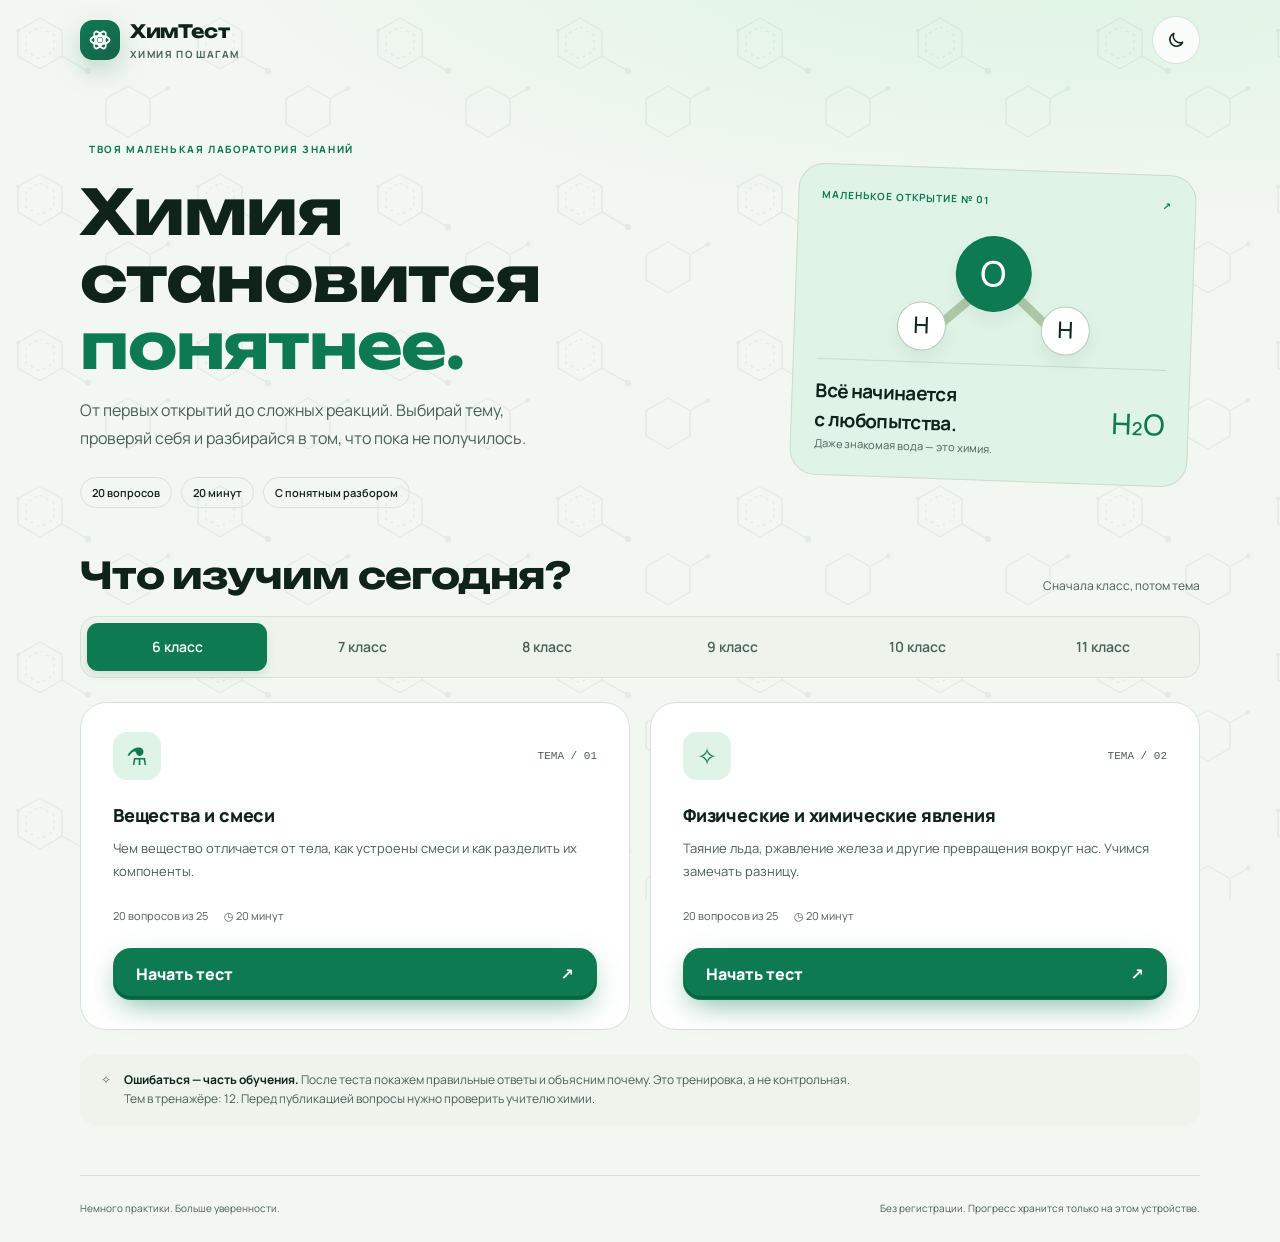
==== commit 9e519643: "Этап 1: дизайн-токены, тёмная тема с ручным переключателем и шрифты CSS custom properties для цветов" ====
--- a/index.html
+++ b/index.html
@@ -2,23 +2,45 @@
 <html lang="ru">
 <head>
   <meta charset="utf-8">
-  <meta name="viewport" content="width=device-width, initial-scale=1">
-  <meta name="theme-color" content="#17634b">
+  <meta name="viewport" content="width=device-width, initial-scale=1, viewport-fit=cover">
+  <meta name="theme-color" content="#f3f7f1" media="(prefers-color-scheme: light)">
+  <meta name="theme-color" content="#07120e" media="(prefers-color-scheme: dark)">
   <meta name="description" content="ХимТест — школьный тренажёр по химии: случайные вопросы, 20 минут и понятный разбор ошибок.">
   <title>ХимТест — химия по шагам</title>
-  <link rel="icon" href="data:image/svg+xml,%3Csvg xmlns='http://www.w3.org/2000/svg' viewBox='0 0 64 64'%3E%3Crect width='64' height='64' rx='16' fill='%2317634b'/%3E%3Ctext x='32' y='44' text-anchor='middle' font-size='40' fill='white'%3EH%3C/text%3E%3C/svg%3E">
+  <script>
+    // Тема ставится до отрисовки, чтобы не было вспышки светлого экрана.
+    try { var t = localStorage.getItem('himtest-theme'); if (t === 'light' || t === 'dark') document.documentElement.dataset.theme = t; } catch (e) {}
+  </script>
+  <link rel="icon" href="data:image/svg+xml,%3Csvg xmlns='http://www.w3.org/2000/svg' viewBox='0 0 64 64'%3E%3Crect width='64' height='64' rx='18' fill='%230d7a52'/%3E%3Cg fill='none' stroke='white' stroke-width='3.5'%3E%3Cellipse cx='32' cy='32' rx='22' ry='9'/%3E%3Cellipse cx='32' cy='32' rx='22' ry='9' transform='rotate(60 32 32)'/%3E%3Cellipse cx='32' cy='32' rx='22' ry='9' transform='rotate(120 32 32)'/%3E%3C/g%3E%3Ccircle cx='32' cy='32' r='5' fill='%23c8f169'/%3E%3C/svg%3E">
+  <link rel="preconnect" href="https://fonts.googleapis.com">
+  <link rel="preconnect" href="https://fonts.gstatic.com" crossorigin>
+  <link rel="stylesheet" href="https://fonts.googleapis.com/css2?family=Manrope:wght@400;500;600;700;800&family=Unbounded:wght@600;700&display=swap">
   <link rel="stylesheet" href="./css/styles.css">
 </head>
 <body>
   <a class="skip-link" href="#main">Перейти к содержимому</a>
   <header class="site-header wrap">
-    <a class="brand" href="./index.html" aria-label="ХимТест — на главную"><span class="brand-element" aria-hidden="true"><small>01</small>H</span><span>ХимТест<span class="brand-caption">ХИМИЯ ПО ШАГАМ</span></span></a>
-    <span class="header-note"><span class="status-dot"></span> Для любопытных умов · 6–11 класс</span>
+    <a class="brand" href="./index.html" aria-label="ХимТест — на главную">
+      <span class="brand-mark" aria-hidden="true"><svg class="icon" viewBox="0 0 24 24"><ellipse cx="12" cy="12" rx="9.5" ry="4"/><ellipse cx="12" cy="12" rx="9.5" ry="4" transform="rotate(60 12 12)"/><ellipse cx="12" cy="12" rx="9.5" ry="4" transform="rotate(120 12 12)"/><circle cx="12" cy="12" r="1.6" fill="currentColor"/></svg></span>
+      <span>ХимТест<small>химия по шагам</small></span>
+    </a>
+    <div class="header-actions">
+      <div id="header-stats"></div>
+      <button class="icon-button" id="theme-toggle" type="button" aria-label="Тёмная тема" aria-pressed="false">
+        <svg class="icon theme-icon-light" viewBox="0 0 24 24" aria-hidden="true"><path d="M20 14.5A8 8 0 0 1 9.5 4a8 8 0 1 0 10.5 10.5z"/></svg>
+        <svg class="icon theme-icon-dark" viewBox="0 0 24 24" aria-hidden="true"><circle cx="12" cy="12" r="4"/><path d="M12 2v2M12 20v2M4.9 4.9l1.4 1.4M17.7 17.7l1.4 1.4M2 12h2M20 12h2M4.9 19.1l1.4-1.4M17.7 6.3l1.4-1.4"/></svg>
+      </button>
+    </div>
   </header>
   <main id="main" class="wrap" tabindex="-1"><p class="loading" role="status">Готовим лабораторию…</p></main>
-  <footer class="site-footer wrap"><span>Немного практики. Больше уверенности.</span><span>Без регистрации и сбора персональных данных</span></footer>
+  <footer class="site-footer wrap"><span>Немного практики. Больше уверенности.</span><span>Без регистрации. Прогресс хранится только на этом устройстве.</span></footer>
   <div id="announcer" class="sr-only" aria-live="polite" aria-atomic="true"></div>
-  <dialog id="finish-dialog" aria-labelledby="dialog-title"><h2 id="dialog-title">Завершить тест?</h2><p id="dialog-message"></p><div class="dialog-actions"><button id="continue-test" class="button secondary">Продолжить</button><button id="confirm-finish" class="button primary">Завершить</button></div></dialog>
+  <dialog id="finish-dialog" aria-labelledby="dialog-title" aria-describedby="dialog-message">
+    <div class="dialog-emoji" aria-hidden="true">🧪</div>
+    <h2 id="dialog-title">Завершить тест?</h2>
+    <p id="dialog-message"></p>
+    <div class="dialog-actions"><button id="continue-test" class="button secondary">Продолжить</button><button id="confirm-finish" class="button primary">Завершить</button></div>
+  </dialog>
   <noscript><p class="wrap">Для тренажёра нужно включить JavaScript в браузере.</p></noscript>
   <script type="module" src="./js/app.js"></script>
 </body>
--- a/css/styles.css
+++ b/css/styles.css
@@ -1,34 +1,167 @@
 @charset "UTF-8";
+/* ============ Токены ============ */
 :root {
-  color-scheme:light dark;
-  --bg:#f6f7f2;
-  --surface:#fff;
-  --ink:#192f29;
-  --muted:#596961;
-  --line:#dce4db;
-  --accent:#17634b;
-  --accent-hover:#104c39;
-  --tint:#eaf2e8;
-  --pale:#f0f4ec;
-  --danger:#ab3531;
-  --danger-bg:#fff0ec;
-  --shadow:0 12px 40px #213e2810;
-  --radius:24px;
-  font-family:Inter,"Segoe UI",Arial,sans-serif;
+  color-scheme:light;
+  --bg:#f3f7f1;
+  --bg-glow:#d9f3e2;
+  --surface:#ffffff;
+  --surface-2:#eef4ec;
+  --surface-glass:#ffffffc7;
+  --ink:#0f231b;
+  --muted:#4a5f56;
+  --line:#d6e2d8;
+  --line-strong:#b9ccbe;
+  --brand:#17634b;
+  --accent:#0d7a52;
+  --accent-hover:#0a6644;
+  --accent-ink:#ffffff;
+  --accent-soft:#dff3e7;
+  --lime:#c8f169;
+  --lime-ink:#13300f;
+  --violet:#5b3ff0;
+  --violet-soft:#efebff;
+  --orange:#b54708;
+  --orange-soft:#fff1e5;
+  --good:#0b7a4f;
+  --good-soft:#e2f6ea;
+  --bad:#c0262f;
+  --bad-soft:#fdebec;
+  --pattern:#17634b;
+  --pattern-opacity:.07;
+  --shadow-1:0 1px 2px #0f231b0d,0 4px 14px #0f231b0f;
+  --shadow-2:0 2px 6px #0f231b12,0 18px 44px #0f231b1f;
+  --glow:0 10px 30px -8px #0d7a5299;
+  --r-s:12px;
+  --r-m:18px;
+  --r-l:26px;
+  --r-xl:32px;
+  --r-pill:999px;
+  --sp-1:4px;
+  --sp-2:8px;
+  --sp-3:12px;
+  --sp-4:16px;
+  --sp-5:24px;
+  --sp-6:32px;
+  --sp-7:48px;
+  --sp-8:64px;
+  --font-display:"Unbounded","Manrope",system-ui,sans-serif;
+  --font-body:"Manrope",system-ui,-apple-system,"Segoe UI",Roboto,Arial,sans-serif;
+  --fs-xs:.75rem;
+  --fs-s:.875rem;
+  --fs-m:1rem;
+  --fs-l:1.125rem;
+  --fs-xl:clamp(1.25rem,1rem + 1.2vw,1.6rem);
+  --fs-2xl:clamp(1.6rem,1.2rem + 2vw,2.3rem);
+  --fs-3xl:clamp(2.1rem,1.4rem + 3.6vw,3.9rem);
+  --ease-out:cubic-bezier(.22,1,.36,1);
+  --ease-spring:cubic-bezier(.34,1.56,.64,1);
+  --tap:48px;
+  /* Старые имена — до полной замены компонентов. */
+  --tint:var(--accent-soft);
+  --pale:var(--surface-2);
+  --danger:var(--bad);
+  --danger-bg:var(--bad-soft);
+  --shadow:var(--shadow-2);
+  --radius:var(--r-l);
+  font-family:var(--font-body);
   font-synthesis:none;
 }
-* {
+@media (prefers-color-scheme:dark) {
+  :root:not([data-theme=light]) {
+    color-scheme:dark;
+    --bg:#07120e;
+    --bg-glow:#0c3b2a;
+    --surface:#0f1f19;
+    --surface-2:#162a22;
+    --surface-glass:#0f1f19c7;
+    --ink:#e8f5ee;
+    --muted:#9fb8ab;
+    --line:#22382e;
+    --line-strong:#33503f;
+    --brand:#3fdb98;
+    --accent:#3fdb98;
+    --accent-hover:#68e8b0;
+    --accent-ink:#042418;
+    --accent-soft:#0f3324;
+    --violet:#b0a3ff;
+    --violet-soft:#211b45;
+    --orange:#ffad6b;
+    --orange-soft:#3a220f;
+    --good:#4fe0a0;
+    --good-soft:#0d3122;
+    --bad:#ff8088;
+    --bad-soft:#3a1418;
+    --pattern:#3fdb98;
+    --pattern-opacity:.06;
+    --shadow-1:0 1px 2px #0006,0 4px 14px #0004;
+    --shadow-2:0 2px 6px #0007,0 18px 44px #0008;
+    --glow:0 10px 34px -8px #3fdb9866;
+  }
+}
+:root[data-theme=dark] {
+  color-scheme:dark;
+  --bg:#07120e;
+  --bg-glow:#0c3b2a;
+  --surface:#0f1f19;
+  --surface-2:#162a22;
+  --surface-glass:#0f1f19c7;
+  --ink:#e8f5ee;
+  --muted:#9fb8ab;
+  --line:#22382e;
+  --line-strong:#33503f;
+  --brand:#3fdb98;
+  --accent:#3fdb98;
+  --accent-hover:#68e8b0;
+  --accent-ink:#042418;
+  --accent-soft:#0f3324;
+  --violet:#b0a3ff;
+  --violet-soft:#211b45;
+  --orange:#ffad6b;
+  --orange-soft:#3a220f;
+  --good:#4fe0a0;
+  --good-soft:#0d3122;
+  --bad:#ff8088;
+  --bad-soft:#3a1418;
+  --pattern:#3fdb98;
+  --pattern-opacity:.06;
+  --shadow-1:0 1px 2px #0006,0 4px 14px #0004;
+  --shadow-2:0 2px 6px #0007,0 18px 44px #0008;
+  --glow:0 10px 34px -8px #3fdb9866;
+}
+
+/* ============ База ============ */
+*,*::before,*::after {
   box-sizing:border-box;
+}
+html {
+  -webkit-text-size-adjust:100%;
 }
 body {
   margin:0;
-  background:var(--bg);
+  min-height:100vh;
+  min-height:100dvh;
+  background:radial-gradient(120% 60% at 85% -10%,var(--bg-glow),transparent 60%),var(--bg);
+  background-attachment:fixed;
   color:var(--ink);
-  font-size:16px;
+  font-size:var(--fs-m);
   line-height:1.55;
+  overflow-x:hidden;
+}
+/* Молекулярный узор: маска окрашивается цветом темы. */
+body::before {
+  content:"";
+  position:fixed;
+  inset:0;
+  z-index:-1;
+  pointer-events:none;
+  background:var(--pattern);
+  opacity:var(--pattern-opacity);
+  -webkit-mask:url("data:image/svg+xml,%3Csvg xmlns='http://www.w3.org/2000/svg' width='180' height='156' viewBox='0 0 180 156'%3E%3Cg fill='none' stroke='%23000' stroke-width='1.3'%3E%3Cpath d='M40 18l22 12.7v25.4L40 68.8 18 56.1V30.7z'/%3E%3Cpath d='M40 27l14 8v16l-14 8-14-8V35z' stroke-dasharray='3 4'/%3E%3Cpath d='M62 56.1l26 15'/%3E%3Cpath d='M128 86l22 12.7v25.4L128 136.8l-22-12.7V98.7z'/%3E%3Cpath d='M150 98.7l18-10.4'/%3E%3C/g%3E%3Cg fill='%23000'%3E%3Ccircle cx='88' cy='71' r='3.2'/%3E%3Ccircle cx='168' cy='88.3' r='2.4'/%3E%3Ccircle cx='18' cy='30.7' r='2'/%3E%3C/g%3E%3C/svg%3E") 0 0/180px 156px repeat;
+  mask:url("data:image/svg+xml,%3Csvg xmlns='http://www.w3.org/2000/svg' width='180' height='156' viewBox='0 0 180 156'%3E%3Cg fill='none' stroke='%23000' stroke-width='1.3'%3E%3Cpath d='M40 18l22 12.7v25.4L40 68.8 18 56.1V30.7z'/%3E%3Cpath d='M40 27l14 8v16l-14 8-14-8V35z' stroke-dasharray='3 4'/%3E%3Cpath d='M62 56.1l26 15'/%3E%3Cpath d='M128 86l22 12.7v25.4L128 136.8l-22-12.7V98.7z'/%3E%3Cpath d='M150 98.7l18-10.4'/%3E%3C/g%3E%3Cg fill='%23000'%3E%3Ccircle cx='88' cy='71' r='3.2'/%3E%3Ccircle cx='168' cy='88.3' r='2.4'/%3E%3Ccircle cx='18' cy='30.7' r='2'/%3E%3C/g%3E%3C/svg%3E") 0 0/180px 156px repeat;
 }
 button,input {
   font:inherit;
+  color:inherit;
 }
 button,a {
   -webkit-tap-highlight-color:transparent;
@@ -38,379 +171,51 @@
 }
 button:disabled {
   cursor:default;
-  opacity:.48;
+  opacity:.5;
 }
 a {
   color:inherit;
 }
-button:focus-visible,a:focus-visible,input:focus-visible,summary:focus-visible {
+:focus-visible {
   outline:3px solid var(--accent);
-  outline-offset:5px;
+  outline-offset:3px;
+  border-radius:6px;
 }
 h1,h2,h3,p {
   margin-top:0;
 }
-h1,h2,h3 {
-  line-height:1.15;
+h1,h2 {
+  font-family:var(--font-display);
+  font-weight:700;
+  line-height:1.08;
+  letter-spacing:-.02em;
 }
 h1 {
-  font-size:clamp(2.6rem,5vw,4.6rem);
-  letter-spacing:-.065em;
-  font-weight:650;
-  margin-bottom:22px;
+  font-size:var(--fs-3xl);
+  margin-bottom:var(--sp-4);
 }
 h2 {
-  font-size:clamp(1.5rem,3vw,2rem);
-  letter-spacing:-.035em;
+  font-size:var(--fs-2xl);
 }
 h3 {
-  font-size:1.25rem;
-  letter-spacing:-.025em;
+  font-size:var(--fs-l);
+  font-weight:800;
+  line-height:1.3;
+  letter-spacing:-.01em;
+}
+svg.icon {
+  width:1.25em;
+  height:1.25em;
+  flex-shrink:0;
+  stroke:currentColor;
+  fill:none;
+  stroke-width:1.8;
+  stroke-linecap:round;
+  stroke-linejoin:round;
 }
 .wrap {
-  width:min(1120px,calc(100% - 64px));
+  width:min(1120px,100% - 32px);
   margin-inline:auto;
-}
-.site-header {
-  display:flex;
-  justify-content:space-between;
-  align-items:center;
-  padding-block:28px;
-  border-bottom:1px solid var(--line);
-  gap:20px;
-}
-.brand {
-  display:inline-flex;
-  align-items:center;
-  gap:12px;
-  text-decoration:none;
-  font-size:23px;
-  font-weight:750;
-  letter-spacing:-.04em;
-}
-.brand-element {
-  background:var(--accent);
-  color:#fff;
-  border-radius:11px;
-  width:45px;
-  height:49px;
-  font-size:31px;
-  line-height:1;
-  padding:5px 10px;
-  display:flex;
-  flex-direction:column;
-}
-.brand-element small {
-  font-size:9px;
-  letter-spacing:0;
-}
-.brand-caption {
-  display:block;
-  font-size:9px;
-  font-weight:600;
-  letter-spacing:.16em;
-  margin-top:1px;
-}
-.header-note {
-  font-size:12px;
-  color:var(--muted);
-  display:flex;
-  align-items:center;
-  gap:8px;
-}
-.status-dot {
-  width:7px;
-  height:7px;
-  background:var(--accent);
-  border-radius:100%;
-  display:inline-block;
-}
-.hero {
-  display:grid;
-  grid-template-columns:1.25fr .8fr;
-  gap:80px;
-  align-items:center;
-  padding:62px 0 48px;
-}
-.eyebrow {
-  text-transform:uppercase;
-  letter-spacing:.16em;
-  font-size:10px;
-  font-weight:750;
-  color:var(--accent);
-  display:flex;
-  gap:9px;
-  align-items:center;
-  margin-bottom:20px;
-}
-.hero h1 span {
-  color:var(--accent);
-}
-.hero-copy {
-  font-size:16px;
-  color:var(--muted);
-  max-width:480px;
-  line-height:1.8;
-  margin-bottom:24px;
-}
-.micro-tags {
-  display:flex;
-  flex-wrap:wrap;
-  gap:9px;
-}
-.micro-tags span,.pill {
-  border:1px solid var(--line);
-  border-radius:100px;
-  padding:6px 11px;
-  font-size:11px;
-  font-weight:600;
-}
-.lab-card {
-  border:1px solid #cbdac9;
-  background:var(--tint);
-  border-radius:var(--radius);
-  padding:23px;
-  position:relative;
-  overflow:hidden;
-  transform:rotate(2deg);
-}
-.lab-card-top {
-  display:flex;
-  justify-content:space-between;
-  font-size:10px;
-  letter-spacing:.1em;
-  font-weight:700;
-  color:var(--accent);
-}
-.molecule {
-  height:155px;
-  position:relative;
-  width:250px;
-  margin:auto;
-  max-width:100%;
-}
-.atom {
-  position:absolute;
-  display:grid;
-  place-items:center;
-  background:var(--surface);
-  border:1px solid #b7cdb3;
-  box-shadow:0 8px 16px #223f2910;
-  border-radius:50%;
-  font-weight:500;
-  z-index:1;
-}
-.atom.central {
-  background:var(--accent);
-  color:white;
-  border:0;
-  width:76px;
-  height:76px;
-  font-size:35px;
-  left:86px;
-  top:27px;
-}
-.atom.h1,.atom.h2 {
-  width:49px;
-  height:49px;
-  font-size:23px;
-  top:95px;
-}
-.atom.h1 {
-  left:29px;
-}
-.atom.h2 {
-  left:173px;
-}
-.bond {
-  position:absolute;
-  width:75px;
-  height:9px;
-  background:#adc7a7;
-  left:54px;
-  top:95px;
-  transform:rotate(-42deg);
-}
-.bond.second {
-  left:124px;
-  transform:rotate(42deg);
-}
-.lab-card-bottom {
-  border-top:1px solid #cbdac9;
-  padding-top:17px;
-  display:flex;
-  align-items:center;
-  justify-content:space-between;
-  gap:12px;
-}
-.lab-card-bottom strong {
-  font-size:19px;
-  letter-spacing:-.035em;
-}
-.lab-card-bottom span {
-  font-size:11px;
-  color:var(--muted);
-  display:block;
-}
-.lab-card-bottom .formula {
-  font-size:29px;
-  color:var(--accent);
-  font-weight:500;
-}
-.section-head {
-  display:flex;
-  justify-content:space-between;
-  align-items:end;
-  gap:16px;
-  margin-bottom:20px;
-}
-.section-head h2 {
-  margin:0;
-}
-.section-head p {
-  font-size:12px;
-  color:var(--muted);
-  margin:0;
-}
-.grade-picker {
-  display:flex;
-  padding:6px;
-  background:var(--pale);
-  border:1px solid var(--line);
-  border-radius:16px;
-  margin-bottom:24px;
-  gap:5px;
-}
-.grade-button {
-  flex:1;
-  min-height:48px;
-  border:0;
-  background:transparent;
-  color:var(--muted);
-  border-radius:11px;
-  font-weight:600;
-  font-size:14px;
-}
-.grade-button[aria-pressed=true] {
-  background:var(--accent);
-  color:white;
-  box-shadow:0 4px 9px #17634b20;
-}
-.grade-button:hover:not([aria-pressed=true]) {
-  background:var(--surface);
-}
-.topics-grid {
-  display:grid;
-  grid-template-columns:1fr 1fr;
-  gap:20px;
-}
-.topic-card {
-  background:var(--surface);
-  border:1px solid var(--line);
-  border-radius:var(--radius);
-  padding:27px;
-  display:flex;
-  flex-direction:column;
-  transition:transform .18s,box-shadow .18s;
-}
-.topic-card:hover {
-  transform:translateY(-3px);
-  box-shadow:var(--shadow);
-}
-.topic-top {
-  display:flex;
-  justify-content:space-between;
-  align-items:center;
-  margin-bottom:24px;
-}
-.topic-icon {
-  width:48px;
-  height:48px;
-  border-radius:14px;
-  background:var(--tint);
-  color:var(--accent);
-  display:grid;
-  place-items:center;
-  font-size:24px;
-}
-.topic-number {
-  font-family:monospace;
-  color:var(--muted);
-  font-size:11px;
-}
-.topic-card h3 {
-  margin-bottom:10px;
-}
-.topic-description {
-  color:var(--muted);
-  font-size:13px;
-  line-height:1.75;
-  flex:1;
-}
-.topic-meta {
-  display:flex;
-  gap:16px;
-  color:var(--muted);
-  font-size:11px;
-  margin:11px 0 24px;
-}
-.button {
-  display:inline-flex;
-  justify-content:center;
-  align-items:center;
-  gap:12px;
-  border:1px solid transparent;
-  border-radius:12px;
-  min-height:48px;
-  padding:12px 21px;
-  font-size:14px;
-  font-weight:650;
-  text-decoration:none;
-}
-.primary {
-  background:var(--accent);
-  color:#fff;
-}
-.primary:hover {
-  background:var(--accent-hover);
-}
-.secondary {
-  background:var(--surface);
-  color:var(--ink);
-  border-color:var(--line);
-}
-.secondary:hover {
-  background:var(--pale);
-}
-.topic-card .button {
-  justify-content:space-between;
-  width:100%;
-}
-.learning-note {
-  margin-top:24px;
-  display:flex;
-  gap:13px;
-  border-radius:16px;
-  padding:17px 21px;
-  background:var(--pale);
-  color:var(--muted);
-  font-size:12px;
-}
-.learning-note p {
-  margin:0;
-}
-.learning-note strong {
-  color:var(--ink);
-}
-.site-footer {
-  margin-top:50px;
-  border-top:1px solid var(--line);
-  padding-block:25px;
-  display:flex;
-  justify-content:space-between;
-  gap:18px;
-  font-size:10px;
-  color:var(--muted);
 }
 .sr-only {
   position:absolute;
@@ -428,11 +233,440 @@
   left:16px;
   top:-80px;
   background:var(--surface);
-  padding:12px;
-  z-index:10;
+  padding:12px 16px;
+  border-radius:var(--r-s);
+  z-index:20;
 }
 .skip-link:focus {
   top:10px;
+}
+
+/* ============ Шапка ============ */
+.site-header {
+  display:flex;
+  justify-content:space-between;
+  align-items:center;
+  gap:var(--sp-3);
+  padding-block:var(--sp-4);
+}
+.brand {
+  display:inline-flex;
+  align-items:center;
+  gap:10px;
+  min-height:var(--tap);
+  text-decoration:none;
+  font-family:var(--font-display);
+  font-size:1.15rem;
+  font-weight:700;
+  letter-spacing:-.02em;
+}
+.brand-mark {
+  width:40px;
+  height:40px;
+  border-radius:13px;
+  display:grid;
+  place-items:center;
+  background:linear-gradient(140deg,var(--accent),var(--brand));
+  color:var(--accent-ink);
+  box-shadow:var(--glow);
+}
+.brand-mark svg {
+  width:24px;
+  height:24px;
+}
+.brand small {
+  display:block;
+  font-family:var(--font-body);
+  font-size:.62rem;
+  font-weight:700;
+  letter-spacing:.14em;
+  text-transform:uppercase;
+  color:var(--muted);
+}
+.header-actions {
+  display:flex;
+  align-items:center;
+  gap:var(--sp-2);
+}
+.icon-button {
+  width:var(--tap);
+  height:var(--tap);
+  display:grid;
+  place-items:center;
+  border-radius:var(--r-pill);
+  border:1px solid var(--line);
+  background:var(--surface-glass);
+  backdrop-filter:blur(10px);
+  -webkit-backdrop-filter:blur(10px);
+  color:var(--ink);
+}
+.icon-button:hover {
+  border-color:var(--line-strong);
+}
+.theme-icon-dark {
+  display:none;
+}
+:root[data-theme=dark] .theme-icon-light {
+  display:none;
+}
+:root[data-theme=dark] .theme-icon-dark {
+  display:block;
+}
+@media (prefers-color-scheme:dark) {
+  :root:not([data-theme=light]) .theme-icon-light {
+    display:none;
+  }
+  :root:not([data-theme=light]) .theme-icon-dark {
+    display:block;
+  }
+}
+
+/* ============ Кнопки ============ */
+.button {
+  display:inline-flex;
+  justify-content:center;
+  align-items:center;
+  gap:10px;
+  min-height:52px;
+  padding:12px 22px;
+  border:1px solid transparent;
+  border-radius:var(--r-m);
+  font-size:var(--fs-m);
+  font-weight:800;
+  text-decoration:none;
+  transition:transform .15s var(--ease-out),background-color .15s,box-shadow .2s,border-color .15s;
+}
+.button:active:not(:disabled) {
+  transform:scale(.97);
+}
+.primary {
+  background:var(--accent);
+  color:var(--accent-ink);
+  box-shadow:var(--glow),inset 0 -3px 0 #0003;
+}
+.primary:hover:not(:disabled) {
+  background:var(--accent-hover);
+}
+.secondary {
+  background:var(--surface);
+  color:var(--ink);
+  border-color:var(--line);
+  box-shadow:inset 0 -3px 0 var(--line);
+}
+.secondary:hover:not(:disabled) {
+  border-color:var(--line-strong);
+}
+.text-button {
+  border:0;
+  background:none;
+  color:var(--muted);
+  padding:12px;
+  min-height:var(--tap);
+  font-size:var(--fs-s);
+  font-weight:700;
+  text-decoration:underline;
+  text-underline-offset:4px;
+}
+.text-button:hover {
+  color:var(--ink);
+}
+
+/* ============ Диалог ============ */
+dialog {
+  background:var(--surface);
+  color:var(--ink);
+  border:1px solid var(--line);
+  border-radius:var(--r-xl);
+  padding:var(--sp-6) var(--sp-5) var(--sp-5);
+  max-width:440px;
+  width:calc(100% - 32px);
+  box-shadow:var(--shadow-2);
+  text-align:center;
+}
+dialog::backdrop {
+  background:#04100bb3;
+  backdrop-filter:blur(6px);
+  -webkit-backdrop-filter:blur(6px);
+}
+dialog h2 {
+  font-size:1.5rem;
+  margin-bottom:var(--sp-3);
+}
+dialog p {
+  color:var(--muted);
+  font-size:var(--fs-s);
+  margin-bottom:var(--sp-5);
+}
+.dialog-emoji {
+  font-size:2.5rem;
+  line-height:1;
+  margin-bottom:var(--sp-3);
+}
+.dialog-actions {
+  display:grid;
+  grid-template-columns:1fr 1fr;
+  gap:var(--sp-2);
+}
+
+/* ============ Компоненты прежней версии (заменяются по этапам) ============ */
+.hero {
+  display:grid;
+  grid-template-columns:1.25fr .8fr;
+  gap:80px;
+  align-items:center;
+  padding:62px 0 48px;
+}
+.eyebrow {
+  text-transform:uppercase;
+  letter-spacing:.16em;
+  font-size:10px;
+  font-weight:750;
+  color:var(--accent);
+  display:flex;
+  gap:9px;
+  align-items:center;
+  margin-bottom:20px;
+}
+.hero h1 span {
+  color:var(--accent);
+}
+.hero-copy {
+  font-size:16px;
+  color:var(--muted);
+  max-width:480px;
+  line-height:1.8;
+  margin-bottom:24px;
+}
+.micro-tags {
+  display:flex;
+  flex-wrap:wrap;
+  gap:9px;
+}
+.micro-tags span,.pill {
+  border:1px solid var(--line);
+  border-radius:100px;
+  padding:6px 11px;
+  font-size:11px;
+  font-weight:600;
+}
+.lab-card {
+  border:1px solid #cbdac9;
+  background:var(--tint);
+  border-radius:var(--radius);
+  padding:23px;
+  position:relative;
+  overflow:hidden;
+  transform:rotate(2deg);
+}
+.lab-card-top {
+  display:flex;
+  justify-content:space-between;
+  font-size:10px;
+  letter-spacing:.1em;
+  font-weight:700;
+  color:var(--accent);
+}
+.molecule {
+  height:155px;
+  position:relative;
+  width:250px;
+  margin:auto;
+  max-width:100%;
+}
+.atom {
+  position:absolute;
+  display:grid;
+  place-items:center;
+  background:var(--surface);
+  border:1px solid #b7cdb3;
+  box-shadow:0 8px 16px #223f2910;
+  border-radius:50%;
+  font-weight:500;
+  z-index:1;
+}
+.atom.central {
+  background:var(--accent);
+  color:white;
+  border:0;
+  width:76px;
+  height:76px;
+  font-size:35px;
+  left:86px;
+  top:27px;
+}
+.atom.h1,.atom.h2 {
+  width:49px;
+  height:49px;
+  font-size:23px;
+  top:95px;
+}
+.atom.h1 {
+  left:29px;
+}
+.atom.h2 {
+  left:173px;
+}
+.bond {
+  position:absolute;
+  width:75px;
+  height:9px;
+  background:#adc7a7;
+  left:54px;
+  top:95px;
+  transform:rotate(-42deg);
+}
+.bond.second {
+  left:124px;
+  transform:rotate(42deg);
+}
+.lab-card-bottom {
+  border-top:1px solid #cbdac9;
+  padding-top:17px;
+  display:flex;
+  align-items:center;
+  justify-content:space-between;
+  gap:12px;
+}
+.lab-card-bottom strong {
+  font-size:19px;
+  letter-spacing:-.035em;
+}
+.lab-card-bottom span {
+  font-size:11px;
+  color:var(--muted);
+  display:block;
+}
+.lab-card-bottom .formula {
+  font-size:29px;
+  color:var(--accent);
+  font-weight:500;
+}
+.section-head {
+  display:flex;
+  justify-content:space-between;
+  align-items:end;
+  gap:16px;
+  margin-bottom:20px;
+}
+.section-head h2 {
+  margin:0;
+}
+.section-head p {
+  font-size:12px;
+  color:var(--muted);
+  margin:0;
+}
+.grade-picker {
+  display:flex;
+  padding:6px;
+  background:var(--pale);
+  border:1px solid var(--line);
+  border-radius:16px;
+  margin-bottom:24px;
+  gap:5px;
+}
+.grade-button {
+  flex:1;
+  min-height:48px;
+  border:0;
+  background:transparent;
+  color:var(--muted);
+  border-radius:11px;
+  font-weight:600;
+  font-size:14px;
+}
+.grade-button[aria-pressed=true] {
+  background:var(--accent);
+  color:white;
+  box-shadow:0 4px 9px #17634b20;
+}
+.grade-button:hover:not([aria-pressed=true]) {
+  background:var(--surface);
+}
+.topics-grid {
+  display:grid;
+  grid-template-columns:1fr 1fr;
+  gap:20px;
+}
+.topic-card {
+  background:var(--surface);
+  border:1px solid var(--line);
+  border-radius:var(--radius);
+  padding:27px;
+  display:flex;
+  flex-direction:column;
+  transition:transform .18s,box-shadow .18s;
+}
+.topic-card:hover {
+  transform:translateY(-3px);
+  box-shadow:var(--shadow);
+}
+.topic-top {
+  display:flex;
+  justify-content:space-between;
+  align-items:center;
+  margin-bottom:24px;
+}
+.topic-icon {
+  width:48px;
+  height:48px;
+  border-radius:14px;
+  background:var(--tint);
+  color:var(--accent);
+  display:grid;
+  place-items:center;
+  font-size:24px;
+}
+.topic-number {
+  font-family:monospace;
+  color:var(--muted);
+  font-size:11px;
+}
+.topic-card h3 {
+  margin-bottom:10px;
+}
+.topic-description {
+  color:var(--muted);
+  font-size:13px;
+  line-height:1.75;
+  flex:1;
+}
+.topic-meta {
+  display:flex;
+  gap:16px;
+  color:var(--muted);
+  font-size:11px;
+  margin:11px 0 24px;
+}
+.topic-card .button {
+  justify-content:space-between;
+  width:100%;
+}
+.learning-note {
+  margin-top:24px;
+  display:flex;
+  gap:13px;
+  border-radius:16px;
+  padding:17px 21px;
+  background:var(--pale);
+  color:var(--muted);
+  font-size:12px;
+}
+.learning-note p {
+  margin:0;
+}
+.learning-note strong {
+  color:var(--ink);
+}
+.site-footer {
+  margin-top:50px;
+  border-top:1px solid var(--line);
+  padding-block:25px;
+  display:flex;
+  justify-content:space-between;
+  gap:18px;
+  font-size:10px;
+  color:var(--muted);
 }
 .loading {
   padding-block:50px;
@@ -574,16 +808,6 @@
 .finish-row {
   text-align:center;
 }
-.text-button {
-  border:0;
-  background:none;
-  color:var(--muted);
-  padding:12px;
-  text-decoration:underline;
-  text-underline-offset:4px;
-  font-size:12px;
-  min-height:44px;
-}
 .result-shell {
   max-width:820px;
   margin:45px auto;
@@ -684,30 +908,6 @@
 .empty-state li {
   margin-block:7px;
 }
-dialog {
-  background:var(--surface);
-  color:var(--ink);
-  border:1px solid var(--line);
-  border-radius:20px;
-  padding:28px;
-  max-width:460px;
-  width:calc(100% - 32px);
-  box-shadow:var(--shadow);
-}
-dialog::backdrop {
-  background:#10291dcc;
-  backdrop-filter:blur(3px);
-}
-dialog p {
-  color:var(--muted);
-  font-size:14px;
-}
-.dialog-actions {
-  display:flex;
-  gap:10px;
-  justify-content:end;
-  flex-wrap:wrap;
-}
 .error-card {
   margin:45px auto;
   padding:25px;
@@ -877,56 +1077,13 @@
     font-size:9px;
   }
 }
-@media(prefers-color-scheme:dark) {
-  :root {
-    --bg:#13231e;
-    --surface:#1b3028;
-    --ink:#eff5ed;
-    --muted:#b2c3b7;
-    --line:#3b5144;
-    --accent:#8ad5ad;
-    --accent-hover:#a5e5c3;
-    --tint:#263e30;
-    --pale:#1b3028;
-    --danger:#ffb3a4;
-    --danger-bg:#482c28;
-    --shadow:0 12px 40px #0002;
-  }
-  .primary,.grade-button[aria-pressed=true],.brand-element,.atom.central {
-    color:#10291d;
-  }
-  .lab-card,.lab-card-bottom {
-    border-color:var(--line);
-  }
-  .atom {
-    border-color:var(--line);
-  }
-  .bond {
-    background:#63846c;
-  }
-  .topic-number {
-    color:var(--muted);
-  }
-}
-@media(prefers-reduced-motion:no-preference) {
-  main {
-    animation:appear .3s ease-out;
-  }
-  @keyframes appear {
-    from {
-      opacity:.4;
-      transform:translateY(5px);
-    }
-    to {
-      opacity:1;
-      transform:translateY(0);
-    }
-  }
-}
-@media(prefers-reduced-motion:reduce) {
+
+/* ============ Движение ============ */
+@media (prefers-reduced-motion:reduce) {
   *,*::before,*::after {
-    animation:none!important;
-    transition:none!important;
+    animation-duration:.01ms!important;
+    animation-iteration-count:1!important;
+    transition-duration:.01ms!important;
     scroll-behavior:auto!important;
   }
 }
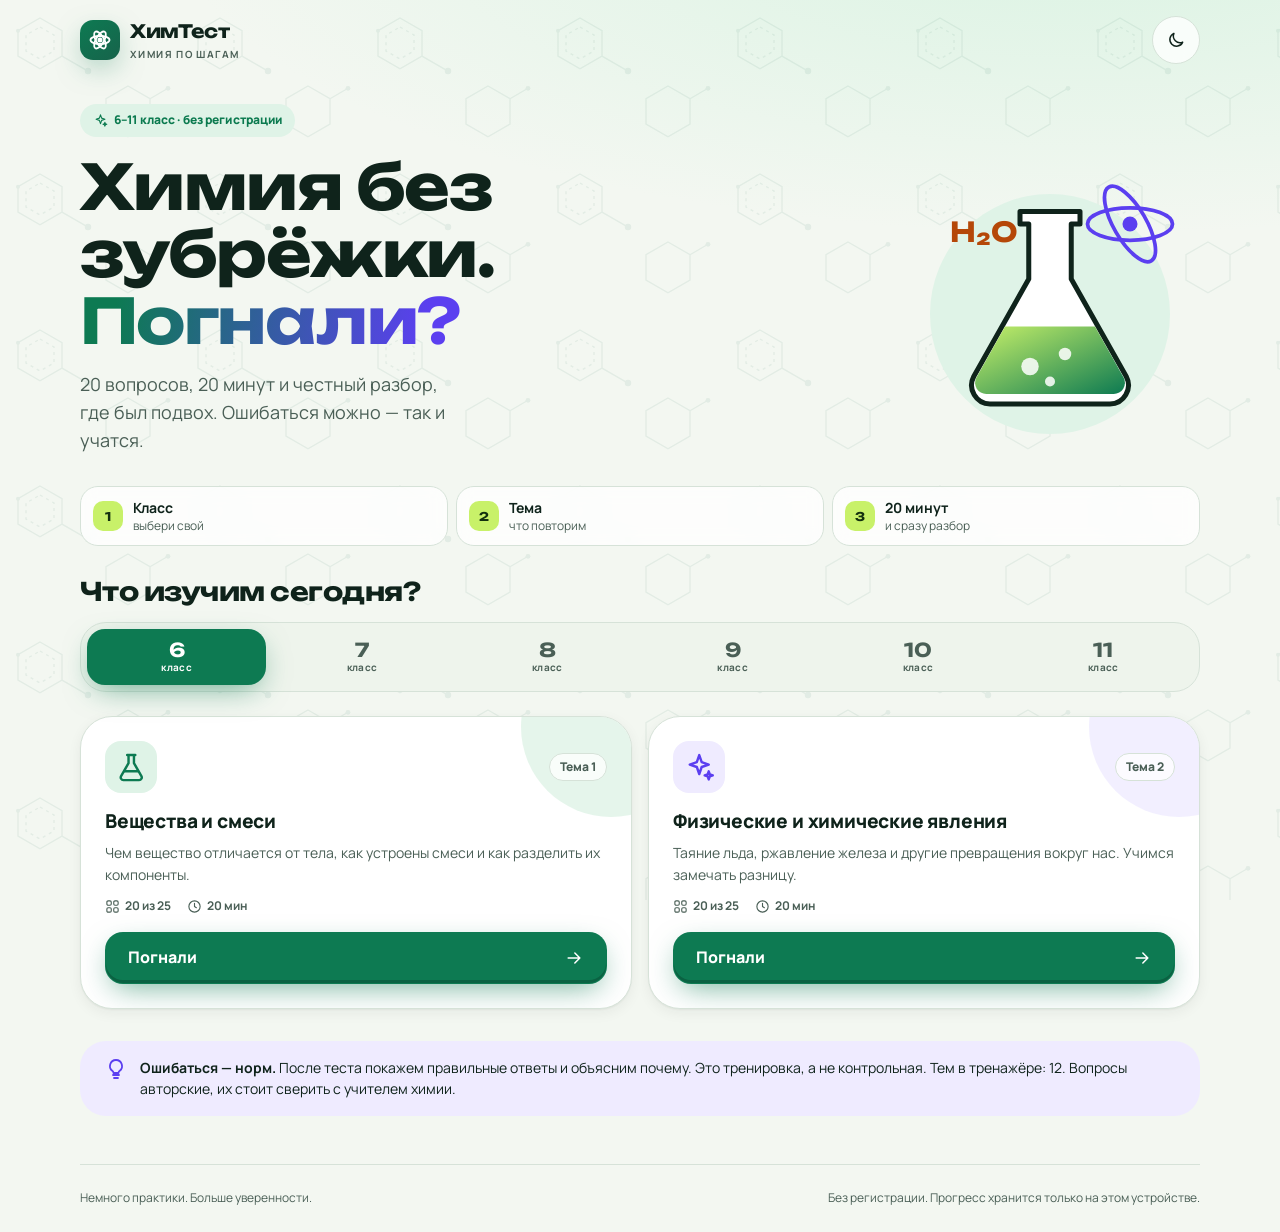
==== commit db7e473d: "Этап 6: полировка — анимации, og:image, README Конфетти при оценке 4–5, анимации колбы и кольца резу" ====
--- a/index.html
+++ b/index.html
@@ -7,6 +7,18 @@
   <meta name="theme-color" content="#07120e" media="(prefers-color-scheme: dark)">
   <meta name="description" content="ХимТест — школьный тренажёр по химии: случайные вопросы, 20 минут и понятный разбор ошибок.">
   <title>ХимТест — химия по шагам</title>
+  <!-- Для превью ссылок нужен абсолютный адрес картинки; остальные пути относительные. -->
+  <meta property="og:type" content="website">
+  <meta property="og:site_name" content="ХимТест">
+  <meta property="og:title" content="ХимТест — химия без зубрёжки">
+  <meta property="og:description" content="Тренажёр по химии для 6–11 класса: 20 случайных вопросов, 20 минут и понятный разбор ошибок. Без регистрации.">
+  <meta property="og:url" content="https://aleshqqam.github.io/himtest/">
+  <meta property="og:image" content="https://aleshqqam.github.io/himtest/assets/og.png">
+  <meta property="og:image:width" content="1200">
+  <meta property="og:image:height" content="630">
+  <meta property="og:image:alt" content="ХимТест: химия без зубрёжки. Колба с зелёной жидкостью и атом.">
+  <meta property="og:locale" content="ru_RU">
+  <meta name="twitter:card" content="summary_large_image">
   <script>
     // Тема ставится до отрисовки, чтобы не было вспышки светлого экрана.
     try { var t = localStorage.getItem('himtest-theme'); if (t === 'light' || t === 'dark') document.documentElement.dataset.theme = t; } catch (e) {}
--- a/css/styles.css
+++ b/css/styles.css
@@ -56,13 +56,6 @@
   --ease-out:cubic-bezier(.22,1,.36,1);
   --ease-spring:cubic-bezier(.34,1.56,.64,1);
   --tap:48px;
-  /* Старые имена — до полной замены компонентов. */
-  --tint:var(--accent-soft);
-  --pale:var(--surface-2);
-  --danger:var(--bad);
-  --danger-bg:var(--bad-soft);
-  --shadow:var(--shadow-2);
-  --radius:var(--r-l);
   font-family:var(--font-body);
   font-synthesis:none;
 }
@@ -408,677 +401,1198 @@
   gap:var(--sp-2);
 }
 
-/* ============ Компоненты прежней версии (заменяются по этапам) ============ */
-.hero {
-  display:grid;
-  grid-template-columns:1.25fr .8fr;
-  gap:80px;
-  align-items:center;
-  padding:62px 0 48px;
-}
-.eyebrow {
-  text-transform:uppercase;
-  letter-spacing:.16em;
-  font-size:10px;
-  font-weight:750;
+/* ============ Общие мелочи ============ */
+.chip {
+  display:inline-flex;
+  align-items:center;
+  gap:6px;
+  padding:6px 12px;
+  border-radius:var(--r-pill);
+  font-size:var(--fs-xs);
+  font-weight:800;
+  letter-spacing:.01em;
+  background:var(--surface);
+  border:1px solid var(--line);
+  margin:0;
+}
+.chip-accent {
+  background:var(--accent-soft);
+  color:var(--good);
+  border-color:transparent;
+}
+.gradient-text {
+  background:linear-gradient(100deg,var(--accent) 10%,var(--violet) 90%);
+  -webkit-background-clip:text;
+  background-clip:text;
+  color:transparent;
+}
+.section-title {
+  font-size:var(--fs-xl);
+  margin-bottom:var(--sp-4);
+}
+.loading {
+  padding-block:var(--sp-8);
+  text-align:center;
+  color:var(--muted);
+}
+
+/* ============ Главный экран ============ */
+.home-hero {
+  display:grid;
+  grid-template-columns:1fr auto;
+  align-items:center;
+  gap:var(--sp-4);
+  padding:var(--sp-5) 0 var(--sp-4);
+}
+.home-hero-text .chip {
+  margin-bottom:var(--sp-4);
+}
+.home-hero h1 {
+  max-width:12ch;
+}
+.hero-copy {
+  color:var(--muted);
+  font-size:var(--fs-l);
+  max-width:34ch;
+  margin-bottom:0;
+}
+.hero-art {
+  width:clamp(120px,32vw,300px);
+  height:auto;
+  align-self:end;
+}
+.hero-art .orbit {
+  transform-origin:184px 56px;
+}
+.steps {
+  list-style:none;
+  padding:0;
+  margin:var(--sp-4) 0 var(--sp-6);
+  display:grid;
+  grid-template-columns:repeat(3,1fr);
+  gap:var(--sp-2);
+}
+.steps li {
+  display:flex;
+  align-items:center;
+  gap:10px;
+  padding:12px;
+  border-radius:var(--r-m);
+  background:var(--surface-glass);
+  border:1px solid var(--line);
+  backdrop-filter:blur(8px);
+  -webkit-backdrop-filter:blur(8px);
+  font-size:var(--fs-xs);
+  color:var(--muted);
+  line-height:1.3;
+}
+.steps strong {
+  display:block;
+  color:var(--ink);
+  font-size:var(--fs-s);
+}
+.step-num {
+  flex-shrink:0;
+  width:30px;
+  height:30px;
+  border-radius:10px;
+  display:grid;
+  place-items:center;
+  background:var(--lime);
+  color:var(--lime-ink);
+  font-family:var(--font-display);
+  font-weight:700;
+}
+.grade-tabs {
+  display:grid;
+  grid-template-columns:repeat(6,1fr);
+  gap:6px;
+  padding:6px;
+  margin-bottom:var(--sp-5);
+  border-radius:var(--r-l);
+  background:var(--surface-2);
+  border:1px solid var(--line);
+  position:sticky;
+  top:8px;
+  z-index:4;
+}
+.grade-tab {
+  min-height:56px;
+  border:0;
+  border-radius:var(--r-m);
+  background:transparent;
+  color:var(--muted);
+  font-family:var(--font-display);
+  font-size:1.2rem;
+  font-weight:700;
+  line-height:1;
+  display:flex;
+  flex-direction:column;
+  align-items:center;
+  justify-content:center;
+  gap:3px;
+  transition:background-color .2s,color .2s,transform .15s var(--ease-out);
+}
+.grade-tab small {
+  font-family:var(--font-body);
+  font-size:.62rem;
+  font-weight:700;
+  letter-spacing:.04em;
+}
+.grade-tab:hover:not([aria-pressed=true]) {
+  background:var(--surface);
+  color:var(--ink);
+}
+.grade-tab[aria-pressed=true] {
+  background:var(--accent);
+  color:var(--accent-ink);
+  box-shadow:var(--glow);
+}
+.grade-tab:active {
+  transform:scale(.95);
+}
+.topic-list {
+  display:grid;
+  grid-template-columns:repeat(auto-fit,minmax(min(100%,330px),1fr));
+  gap:var(--sp-4);
+}
+.topic {
+  --tone:var(--accent);
+  --tone-soft:var(--accent-soft);
+  position:relative;
+  display:flex;
+  flex-direction:column;
+  padding:var(--sp-5);
+  border-radius:var(--r-xl);
+  background:var(--surface);
+  border:1px solid var(--line);
+  box-shadow:var(--shadow-1);
+  overflow:hidden;
+  transition:transform .25s var(--ease-out),box-shadow .25s;
+}
+.topic::after {
+  content:"";
+  position:absolute;
+  width:180px;
+  height:180px;
+  right:-70px;
+  top:-80px;
+  border-radius:50%;
+  background:var(--tone-soft);
+  opacity:.8;
+  pointer-events:none;
+}
+.topic:hover {
+  transform:translateY(-4px);
+  box-shadow:var(--shadow-2);
+}
+.tone-1 {
+  --tone:var(--violet);
+  --tone-soft:var(--violet-soft);
+}
+.tone-2 {
+  --tone:var(--orange);
+  --tone-soft:var(--orange-soft);
+}
+.tone-3 {
+  --tone:var(--good);
+  --tone-soft:var(--good-soft);
+}
+.topic > * {
+  position:relative;
+  z-index:1;
+}
+.topic-head {
+  display:flex;
+  justify-content:space-between;
+  align-items:center;
+  margin-bottom:var(--sp-4);
+}
+.topic-icon {
+  width:52px;
+  height:52px;
+  border-radius:16px;
+  display:grid;
+  place-items:center;
+  background:var(--tone-soft);
+  color:var(--tone);
+  font-size:26px;
+}
+.topic-tag {
+  font-size:var(--fs-xs);
+  font-weight:800;
+  color:var(--muted);
+  padding:4px 10px;
+  border-radius:var(--r-pill);
+  background:var(--surface-glass);
+  border:1px solid var(--line);
+}
+.topic h3 {
+  font-size:1.2rem;
+  margin-bottom:var(--sp-2);
+}
+.topic-description {
+  color:var(--muted);
+  font-size:var(--fs-s);
+  flex:1;
+  margin-bottom:var(--sp-3);
+}
+.topic-meta {
+  display:flex;
+  flex-wrap:wrap;
+  gap:var(--sp-2) var(--sp-4);
+  font-size:var(--fs-xs);
+  font-weight:700;
+  color:var(--muted);
+  margin-bottom:var(--sp-4);
+}
+.topic-meta span {
+  display:inline-flex;
+  align-items:center;
+  gap:5px;
+}
+.topic-start {
+  width:100%;
+  justify-content:space-between;
+}
+.empty-state {
+  grid-column:1/-1;
+  border:2px dashed var(--line);
+  padding:var(--sp-5);
+  border-radius:var(--r-l);
+  color:var(--muted);
+}
+.note-card {
+  display:flex;
+  gap:var(--sp-3);
+  align-items:flex-start;
+  margin-top:var(--sp-6);
+  padding:var(--sp-4) var(--sp-5);
+  border-radius:var(--r-l);
+  background:var(--violet-soft);
+  color:var(--ink);
+  font-size:var(--fs-s);
+}
+.note-card .icon {
+  color:var(--violet);
+  width:24px;
+  height:24px;
+}
+.note-card p {
+  margin:0;
+}
+.site-footer {
+  margin-top:var(--sp-7);
+  padding-block:var(--sp-5) calc(var(--sp-5) + env(safe-area-inset-bottom));
+  border-top:1px solid var(--line);
+  display:flex;
+  justify-content:space-between;
+  flex-wrap:wrap;
+  gap:var(--sp-2) var(--sp-4);
+  font-size:var(--fs-xs);
+  color:var(--muted);
+}
+@media (max-width:560px) {
+  .home-hero {
+    padding-top:var(--sp-3);
+    gap:0;
+  }
+  .home-hero h1 {
+    font-size:clamp(1.9rem,8.6vw,2.5rem);
+  }
+  .hero-copy {
+    font-size:var(--fs-m);
+  }
+  .hero-art {
+    width:110px;
+    margin-right:-8px;
+  }
+  .steps li {
+    flex-direction:column;
+    align-items:flex-start;
+    gap:8px;
+    padding:10px;
+  }
+  .grade-tab {
+    min-height:52px;
+    font-size:1.05rem;
+  }
+  .topic {
+    padding:var(--sp-4) var(--sp-4) var(--sp-4);
+    border-radius:var(--r-l);
+  }
+}
+
+/* ============ Экран теста ============ */
+/* Во время теста шапка и подвал убираются: только вопрос. */
+body[data-screen=quiz] .site-header,
+body[data-screen=quiz] .site-footer {
+  display:none;
+}
+.quiz {
+  max-width:760px;
+  margin:0 auto;
+  min-height:100vh;
+  min-height:100dvh;
+  display:flex;
+  flex-direction:column;
+}
+.quiz-top {
+  position:sticky;
+  top:0;
+  z-index:5;
+  display:flex;
+  align-items:center;
+  gap:var(--sp-3);
+  padding:calc(var(--sp-3) + env(safe-area-inset-top)) 0 var(--sp-3);
+  /* Фон тянется на всю ширину тенью: она не создаёт горизонтальной прокрутки. */
+  background:var(--bg);
+  box-shadow:0 0 0 100vmax var(--bg);
+  clip-path:inset(0 -100vmax);
+}
+.quiz-progress {
+  flex:1;
+  min-width:0;
+}
+.bar {
+  height:14px;
+  border-radius:var(--r-pill);
+  background:var(--surface-2);
+  border:1px solid var(--line);
+  overflow:hidden;
+}
+.bar span {
+  display:block;
+  height:100%;
+  min-width:14px;
+  border-radius:inherit;
+  background:linear-gradient(90deg,var(--accent),var(--lime));
+  box-shadow:inset 0 -4px 0 #0000001a,inset 0 3px 0 #ffffff4d;
+  transition:width .5s var(--ease-spring);
+}
+.streak-chip {
+  display:inline-flex;
+  align-items:center;
+  gap:4px;
+  height:36px;
+  padding:0 12px;
+  border-radius:var(--r-pill);
+  background:var(--orange-soft);
+  color:var(--orange);
+  font-weight:800;
+  font-size:var(--fs-s);
+  white-space:nowrap;
+}
+.timer {
+  display:inline-flex;
+  align-items:center;
+  gap:6px;
+  height:var(--tap);
+  padding:0 14px;
+  border-radius:var(--r-pill);
+  background:var(--surface);
+  border:1px solid var(--line);
+  font-variant-numeric:tabular-nums;
+  font-weight:800;
+  font-size:var(--fs-m);
+}
+.timer .icon {
   color:var(--accent);
-  display:flex;
-  gap:9px;
-  align-items:center;
-  margin-bottom:20px;
-}
-.hero h1 span {
+}
+.timer.urgent {
+  background:var(--bad-soft);
+  color:var(--bad);
+  border-color:var(--bad);
+}
+.timer.urgent .icon {
+  color:var(--bad);
+}
+.question-card {
+  margin-top:var(--sp-2);
+  padding:var(--sp-5);
+  border-radius:var(--r-xl);
+  background:var(--surface);
+  border:1px solid var(--line);
+  box-shadow:var(--shadow-1);
+}
+.q-meta {
+  display:flex;
+  flex-wrap:wrap;
+  justify-content:space-between;
+  gap:var(--sp-1) var(--sp-3);
+  font-size:var(--fs-xs);
+  font-weight:700;
+  color:var(--muted);
+  margin-bottom:var(--sp-3);
+}
+.q-meta > span:first-child {
   color:var(--accent);
-}
-.hero-copy {
-  font-size:16px;
-  color:var(--muted);
-  max-width:480px;
-  line-height:1.8;
-  margin-bottom:24px;
-}
-.micro-tags {
-  display:flex;
-  flex-wrap:wrap;
-  gap:9px;
-}
-.micro-tags span,.pill {
+  font-weight:800;
+}
+.q-of {
+  color:var(--muted);
+  font-weight:700;
+}
+.q-text {
+  font-family:var(--font-body);
+  font-size:var(--fs-xl);
+  font-weight:800;
+  line-height:1.35;
+  letter-spacing:-.01em;
+  margin-bottom:var(--sp-5);
+}
+.q-text:focus {
+  outline:none;
+}
+.options {
+  display:grid;
+  gap:var(--sp-3);
+}
+.option {
+  position:relative;
+  display:flex;
+  align-items:center;
+  gap:var(--sp-3);
+  width:100%;
+  min-height:64px;
+  padding:12px 14px;
+  text-align:left;
+  font-size:var(--fs-m);
+  font-weight:600;
+  line-height:1.4;
+  border-radius:var(--r-m);
+  background:var(--surface);
+  border:2px solid var(--line);
+  box-shadow:inset 0 -4px 0 var(--line);
+  transition:border-color .15s,background-color .15s,transform .12s var(--ease-out),box-shadow .15s;
+}
+.option:hover:not([aria-disabled=true]) {
+  border-color:var(--accent);
+  box-shadow:inset 0 -4px 0 var(--accent-soft);
+}
+.option:active:not([aria-disabled=true]) {
+  transform:translateY(2px);
+  box-shadow:inset 0 -2px 0 var(--line);
+}
+.option[aria-disabled=true] {
+  cursor:default;
+}
+.option-key {
+  flex-shrink:0;
+  width:34px;
+  height:34px;
+  border-radius:10px;
+  display:grid;
+  place-items:center;
+  font-family:var(--font-display);
+  font-size:.85rem;
+  font-weight:700;
+  background:var(--surface-2);
+  color:var(--muted);
   border:1px solid var(--line);
-  border-radius:100px;
-  padding:6px 11px;
-  font-size:11px;
-  font-weight:600;
-}
-.lab-card {
-  border:1px solid #cbdac9;
-  background:var(--tint);
-  border-radius:var(--radius);
-  padding:23px;
+}
+.option-text {
+  flex:1;
+}
+.option-mark {
+  flex-shrink:0;
+  width:24px;
+  display:grid;
+  place-items:center;
+}
+.option-mark .icon {
+  width:22px;
+  height:22px;
+  stroke-width:2.6;
+}
+.option.is-correct {
+  border-color:var(--good);
+  background:var(--good-soft);
+  box-shadow:inset 0 -4px 0 color-mix(in srgb,var(--good) 35%,transparent);
+  color:var(--ink);
+}
+.option.is-correct .option-key {
+  background:var(--good);
+  color:var(--surface);
+  border-color:var(--good);
+}
+.option.is-correct .option-mark {
+  color:var(--good);
+}
+.option.is-wrong {
+  border-color:var(--bad);
+  background:var(--bad-soft);
+  box-shadow:inset 0 -4px 0 color-mix(in srgb,var(--bad) 30%,transparent);
+}
+.option.is-wrong .option-key {
+  background:var(--bad);
+  color:var(--surface);
+  border-color:var(--bad);
+}
+.option.is-wrong .option-mark {
+  color:var(--bad);
+}
+.option.is-dim {
+  opacity:.6;
+}
+.feedback {
+  margin-top:var(--sp-4);
+  padding:var(--sp-4);
+  border-radius:var(--r-m);
+  font-size:var(--fs-s);
+}
+.feedback.is-correct {
+  background:var(--good-soft);
+}
+.feedback.is-wrong {
+  background:var(--orange-soft);
+}
+.feedback p {
+  margin:0;
+}
+.feedback-title {
+  display:flex;
+  align-items:center;
+  gap:8px;
+  font-family:var(--font-display);
+  font-weight:700;
+  font-size:var(--fs-m);
+  margin-bottom:6px!important;
+}
+.is-correct .feedback-title {
+  color:var(--good);
+}
+.is-wrong .feedback-title {
+  color:var(--orange);
+}
+.feedback-answer {
+  margin-bottom:6px!important;
+}
+.feedback-text {
+  color:var(--muted);
+}
+.quiz-nav {
+  position:sticky;
+  bottom:0;
+  z-index:5;
+  display:grid;
+  grid-template-columns:64px 1fr;
+  gap:var(--sp-3);
+  margin-top:auto;
+  padding:var(--sp-4) 0 calc(var(--sp-4) + env(safe-area-inset-bottom));
+  background:linear-gradient(transparent,var(--bg) 35%);
+}
+.quiz-nav .button {
+  min-height:58px;
+}
+.quiz-nav #previous {
+  padding:0;
+}
+.quiz-nav #next {
+  font-size:var(--fs-l);
+}
+.kbd-hint {
+  text-align:center;
+  font-size:var(--fs-xs);
+  color:var(--muted);
+  margin:0 0 var(--sp-4);
+}
+kbd {
+  font-family:inherit;
+  font-weight:800;
+  padding:1px 6px;
+  border-radius:6px;
+  border:1px solid var(--line);
+  background:var(--surface);
+}
+@media (hover:none),(max-width:560px) {
+  .kbd-hint {
+    display:none;
+  }
+}
+@media (max-width:560px) {
+  .quiz-top {
+    gap:var(--sp-2);
+  }
+  .timer {
+    padding:0 10px;
+    font-size:var(--fs-s);
+  }
+  .question-card {
+    padding:var(--sp-4);
+    border-radius:var(--r-l);
+  }
+  .option {
+    padding:10px 12px;
+    font-size:.95rem;
+  }
+}
+
+/* ============ Результаты ============ */
+.result {
+  max-width:760px;
+  margin:var(--sp-3) auto 0;
+}
+.score-card {
+  --ring:var(--accent);
   position:relative;
   overflow:hidden;
-  transform:rotate(2deg);
-}
-.lab-card-top {
-  display:flex;
-  justify-content:space-between;
-  font-size:10px;
-  letter-spacing:.1em;
-  font-weight:700;
-  color:var(--accent);
-}
-.molecule {
-  height:155px;
+  text-align:center;
+  padding:var(--sp-5) var(--sp-5) var(--sp-4);
+  border-radius:var(--r-xl);
+  color:#e8f5ee;
+  background:
+    radial-gradient(90% 60% at 100% 0%,#3fdb9840,transparent 60%),
+    radial-gradient(70% 50% at 0% 100%,#7c6bff38,transparent 60%),
+    linear-gradient(160deg,#0b241b,#07120e);
+  box-shadow:var(--shadow-2);
+  isolation:isolate;
+}
+.score-card::before {
+  content:"";
+  position:absolute;
+  inset:0;
+  z-index:-1;
+  background:#3fdb98;
+  opacity:.08;
+  mask:url("data:image/svg+xml,%3Csvg xmlns='http://www.w3.org/2000/svg' width='120' height='104' viewBox='0 0 120 104'%3E%3Cpath d='M30 10l22 12.7v25.4L30 60.8 8 48.1V22.7z' fill='none' stroke='%23000' stroke-width='1.5'/%3E%3C/svg%3E") 0 0/120px 104px repeat;
+  -webkit-mask:url("data:image/svg+xml,%3Csvg xmlns='http://www.w3.org/2000/svg' width='120' height='104' viewBox='0 0 120 104'%3E%3Cpath d='M30 10l22 12.7v25.4L30 60.8 8 48.1V22.7z' fill='none' stroke='%23000' stroke-width='1.5'/%3E%3C/svg%3E") 0 0/120px 104px repeat;
+}
+.score-card .chip {
+  background:#ffffff14;
+  border-color:#ffffff24;
+  color:#e8f5ee;
+  max-width:100%;
+}
+.score-card .chip .icon {
+  color:#c8f169;
+}
+.score-ring {
   position:relative;
-  width:250px;
-  margin:auto;
-  max-width:100%;
-}
-.atom {
+  width:min(220px,62vw);
+  margin:var(--sp-5) auto var(--sp-4);
+}
+.score-ring svg {
+  display:block;
+  width:100%;
+  transform:rotate(-90deg);
+}
+.score-ring circle {
+  fill:none;
+  stroke-width:11;
+  stroke-linecap:round;
+}
+.ring-bg {
+  stroke:#ffffff17;
+}
+.ring-fg {
+  stroke:#3fdb98;
+}
+.grade-5 .ring-fg {
+  stroke:#c8f169;
+}
+.grade-3 .ring-fg,.grade-2 .ring-fg {
+  stroke:#ffad6b;
+}
+.score-ring-text {
   position:absolute;
-  display:grid;
+  inset:0;
+  display:grid;
+  place-content:center;
+  line-height:1;
+}
+.score-ring-text strong {
+  font-family:var(--font-display);
+  font-size:clamp(2.6rem,12vw,3.4rem);
+  font-weight:700;
+}
+.score-ring-text strong span {
+  font-size:.45em;
+  color:#9fb8ab;
+}
+.score-ring-text small {
+  margin-top:8px;
+  font-weight:800;
+  color:#9fb8ab;
+}
+.score-card h1 {
+  font-size:var(--fs-2xl);
+  margin-bottom:var(--sp-2);
+}
+.score-card-copy {
+  color:#b9cfc3;
+  max-width:36ch;
+  margin-inline:auto;
+}
+.score-stats {
+  display:grid;
+  grid-template-columns:repeat(3,1fr);
+  gap:var(--sp-2);
+  margin:var(--sp-5) 0 var(--sp-4);
+}
+.score-stats div {
+  padding:12px 6px;
+  border-radius:var(--r-m);
+  background:#ffffff0f;
+  border:1px solid #ffffff1a;
+}
+.score-stats dt {
+  font-size:var(--fs-xs);
+  font-weight:700;
+  color:#9fb8ab;
+}
+.score-stats dd {
+  margin:2px 0 0;
+  font-family:var(--font-display);
+  font-size:1.35rem;
+  font-weight:700;
+  font-variant-numeric:tabular-nums;
+}
+.score-card-brand {
+  display:flex;
+  justify-content:center;
+  align-items:center;
+  gap:6px;
+  margin:0;
+  font-size:var(--fs-xs);
+  font-weight:800;
+  letter-spacing:.06em;
+  text-transform:uppercase;
+  color:#9fb8ab;
+}
+.result-actions {
+  display:grid;
+  grid-template-columns:1fr 1fr;
+  gap:var(--sp-2);
+  margin:var(--sp-4) 0 var(--sp-6);
+}
+.result-actions [data-retry] {
+  grid-column:1/-1;
+}
+.count-pill {
+  display:inline-grid;
   place-items:center;
-  background:var(--surface);
-  border:1px solid #b7cdb3;
-  box-shadow:0 8px 16px #223f2910;
-  border-radius:50%;
-  font-weight:500;
-  z-index:1;
-}
-.atom.central {
-  background:var(--accent);
-  color:white;
-  border:0;
-  width:76px;
-  height:76px;
-  font-size:35px;
-  left:86px;
-  top:27px;
-}
-.atom.h1,.atom.h2 {
-  width:49px;
-  height:49px;
-  font-size:23px;
-  top:95px;
-}
-.atom.h1 {
-  left:29px;
-}
-.atom.h2 {
-  left:173px;
-}
-.bond {
-  position:absolute;
-  width:75px;
-  height:9px;
-  background:#adc7a7;
-  left:54px;
-  top:95px;
-  transform:rotate(-42deg);
-}
-.bond.second {
-  left:124px;
-  transform:rotate(42deg);
-}
-.lab-card-bottom {
-  border-top:1px solid #cbdac9;
-  padding-top:17px;
-  display:flex;
-  align-items:center;
-  justify-content:space-between;
-  gap:12px;
-}
-.lab-card-bottom strong {
-  font-size:19px;
-  letter-spacing:-.035em;
-}
-.lab-card-bottom span {
-  font-size:11px;
-  color:var(--muted);
-  display:block;
-}
-.lab-card-bottom .formula {
-  font-size:29px;
-  color:var(--accent);
-  font-weight:500;
-}
-.section-head {
-  display:flex;
-  justify-content:space-between;
-  align-items:end;
-  gap:16px;
-  margin-bottom:20px;
-}
-.section-head h2 {
-  margin:0;
-}
-.section-head p {
-  font-size:12px;
-  color:var(--muted);
-  margin:0;
-}
-.grade-picker {
-  display:flex;
-  padding:6px;
-  background:var(--pale);
-  border:1px solid var(--line);
-  border-radius:16px;
-  margin-bottom:24px;
-  gap:5px;
-}
-.grade-button {
-  flex:1;
-  min-height:48px;
-  border:0;
-  background:transparent;
-  color:var(--muted);
-  border-radius:11px;
-  font-weight:600;
-  font-size:14px;
-}
-.grade-button[aria-pressed=true] {
-  background:var(--accent);
-  color:white;
-  box-shadow:0 4px 9px #17634b20;
-}
-.grade-button:hover:not([aria-pressed=true]) {
-  background:var(--surface);
-}
-.topics-grid {
-  display:grid;
-  grid-template-columns:1fr 1fr;
-  gap:20px;
-}
-.topic-card {
+  min-width:32px;
+  height:32px;
+  padding:0 8px;
+  margin-left:6px;
+  vertical-align:middle;
+  border-radius:var(--r-pill);
+  background:var(--orange-soft);
+  color:var(--orange);
+  font-family:var(--font-body);
+  font-size:var(--fs-s);
+  font-weight:800;
+}
+.review-lead {
+  color:var(--muted);
+  font-size:var(--fs-s);
+  margin-top:calc(var(--sp-2) * -1);
+}
+.review-list {
+  display:grid;
+  gap:var(--sp-2);
+}
+.review-item {
+  border-radius:var(--r-m);
   background:var(--surface);
   border:1px solid var(--line);
-  border-radius:var(--radius);
-  padding:27px;
-  display:flex;
-  flex-direction:column;
-  transition:transform .18s,box-shadow .18s;
-}
-.topic-card:hover {
-  transform:translateY(-3px);
-  box-shadow:var(--shadow);
-}
-.topic-top {
-  display:flex;
-  justify-content:space-between;
-  align-items:center;
-  margin-bottom:24px;
-}
-.topic-icon {
-  width:48px;
-  height:48px;
-  border-radius:14px;
-  background:var(--tint);
-  color:var(--accent);
+  box-shadow:var(--shadow-1);
+}
+.review-item summary {
+  display:flex;
+  align-items:center;
+  gap:var(--sp-3);
+  min-height:60px;
+  padding:12px 14px;
+  cursor:pointer;
+  list-style:none;
+  font-weight:700;
+  line-height:1.4;
+  border-radius:inherit;
+}
+.review-item summary::-webkit-details-marker {
+  display:none;
+}
+.review-num {
+  flex-shrink:0;
+  width:32px;
+  height:32px;
+  border-radius:10px;
   display:grid;
   place-items:center;
-  font-size:24px;
-}
-.topic-number {
-  font-family:monospace;
-  color:var(--muted);
-  font-size:11px;
-}
-.topic-card h3 {
-  margin-bottom:10px;
-}
-.topic-description {
-  color:var(--muted);
-  font-size:13px;
-  line-height:1.75;
+  background:var(--bad-soft);
+  color:var(--bad);
+  font-size:var(--fs-s);
+  font-weight:800;
+}
+.review-num.is-skip {
+  background:var(--surface-2);
+  color:var(--muted);
+}
+.review-q {
   flex:1;
-}
-.topic-meta {
-  display:flex;
-  gap:16px;
-  color:var(--muted);
-  font-size:11px;
-  margin:11px 0 24px;
-}
-.topic-card .button {
-  justify-content:space-between;
-  width:100%;
-}
-.learning-note {
-  margin-top:24px;
-  display:flex;
-  gap:13px;
-  border-radius:16px;
-  padding:17px 21px;
-  background:var(--pale);
-  color:var(--muted);
-  font-size:12px;
-}
-.learning-note p {
+  font-size:var(--fs-s);
+}
+.review-chevron {
+  color:var(--muted);
+  transition:transform .25s var(--ease-out);
+}
+.review-item[open] .review-chevron {
+  transform:rotate(180deg);
+}
+.review-body {
+  display:grid;
+  gap:var(--sp-2);
+  padding:0 14px 14px;
+}
+.review-body p {
+  display:flex;
+  gap:10px;
   margin:0;
-}
-.learning-note strong {
+  padding:10px 12px;
+  border-radius:var(--r-s);
+  font-size:var(--fs-s);
+  font-weight:600;
+}
+.review-body small {
+  display:block;
+  font-size:var(--fs-xs);
+  font-weight:800;
+  opacity:.85;
+}
+.review-body .icon {
+  margin-top:2px;
+}
+.review-line.is-wrong {
+  background:var(--bad-soft);
+  color:var(--bad);
+}
+.review-line.is-right {
+  background:var(--good-soft);
+  color:var(--good);
+}
+.review-why {
+  background:var(--surface-2);
   color:var(--ink);
 }
-.site-footer {
-  margin-top:50px;
-  border-top:1px solid var(--line);
-  padding-block:25px;
-  display:flex;
-  justify-content:space-between;
-  gap:18px;
-  font-size:10px;
-  color:var(--muted);
-}
-.loading {
-  padding-block:50px;
-}
-.quiz-shell {
-  max-width:820px;
-  margin:34px auto 0;
-}
-.quiz-bar {
-  position:sticky;
-  top:0;
-  z-index:3;
-  background:var(--bg);
-  padding:15px 0;
-  display:flex;
-  align-items:center;
-  justify-content:space-between;
-  gap:10px;
-  border-bottom:1px solid var(--line);
-}
-.quiz-topic {
-  font-size:12px;
-  color:var(--muted);
-  max-width:70%;
-}
-.timer {
-  font-variant-numeric:tabular-nums;
+.review-why .icon,.review-why small {
+  color:var(--violet);
+}
+.perfect {
+  display:flex;
+  gap:var(--sp-3);
+  align-items:center;
+  padding:var(--sp-4) var(--sp-5);
+  border-radius:var(--r-l);
+  background:var(--good-soft);
+  color:var(--good);
+}
+.perfect .icon {
+  width:32px;
+  height:32px;
+}
+.perfect p {
+  margin:0;
+  color:var(--ink);
+}
+.scale-note {
+  margin-top:var(--sp-5);
+  font-size:var(--fs-xs);
+  color:var(--muted);
+  text-align:center;
+}
+.error-card {
+  max-width:620px;
+  margin:var(--sp-7) auto;
+  padding:var(--sp-5);
+  border-radius:var(--r-l);
   background:var(--surface);
   border:1px solid var(--line);
-  border-radius:10px;
-  min-width:110px;
-  padding:9px 13px;
-  font-size:18px;
-  font-weight:650;
+}
+.error-card h1 {
+  font-size:var(--fs-2xl);
+}
+@media (max-width:560px) {
+  .score-card {
+    padding:var(--sp-4) var(--sp-4) var(--sp-4);
+    border-radius:var(--r-l);
+  }
+  .score-stats dd {
+    font-size:1.1rem;
+  }
+}
+
+/* ============ Геймификация ============ */
+.level-chip {
+  display:inline-flex;
+  align-items:center;
+  gap:6px;
+  height:40px;
+  padding:0 14px;
+  border-radius:var(--r-pill);
+  background:var(--violet-soft);
+  color:var(--violet);
+  font-size:var(--fs-s);
+  font-weight:800;
+  white-space:nowrap;
+}
+.progress-panel {
+  margin:var(--sp-4) 0 var(--sp-6);
+  padding:var(--sp-4);
+  border-radius:var(--r-xl);
+  background:var(--surface-glass);
+  border:1px solid var(--line);
+  backdrop-filter:blur(10px);
+  -webkit-backdrop-filter:blur(10px);
+  box-shadow:var(--shadow-1);
+}
+.level-row {
+  display:flex;
+  align-items:center;
+  gap:var(--sp-3);
+}
+.level-badge {
+  flex-shrink:0;
+  width:56px;
+  height:56px;
+  border-radius:18px;
+  display:grid;
+  place-items:center;
+  font-family:var(--font-display);
+  font-size:1.5rem;
+  font-weight:700;
+  color:#fff;
+  background:linear-gradient(140deg,var(--violet),#8f7bff);
+  box-shadow:0 10px 24px -10px var(--violet);
+}
+:root[data-theme=dark] .level-badge {
+  color:#140f33;
+}
+@media (prefers-color-scheme:dark) {
+  :root:not([data-theme=light]) .level-badge {
+    color:#140f33;
+  }
+}
+.level-info {
+  flex:1;
+  min-width:0;
+}
+.level-info h2 {
+  font-size:var(--fs-l);
+  margin-bottom:6px;
+}
+.xp-bar {
+  height:10px;
+  border-radius:var(--r-pill);
+  background:var(--surface-2);
+  overflow:hidden;
+}
+.xp-bar span {
+  display:block;
+  height:100%;
+  min-width:10px;
+  border-radius:inherit;
+  background:linear-gradient(90deg,var(--violet),var(--accent));
+  transition:width .8s var(--ease-out);
+}
+.xp-text {
+  margin:6px 0 0;
+  font-size:var(--fs-xs);
+  font-weight:700;
+  color:var(--muted);
+}
+.mini-stats {
+  display:grid;
+  grid-template-columns:repeat(3,1fr);
+  gap:var(--sp-2);
+  margin:var(--sp-4) 0;
+}
+.mini-stats div {
+  padding:8px 10px;
+  border-radius:var(--r-s);
+  background:var(--surface-2);
+}
+.mini-stats dt {
+  font-size:var(--fs-xs);
+  font-weight:700;
+  color:var(--muted);
+}
+.mini-stats dd {
+  margin:0;
+  font-weight:800;
+}
+.badges {
+  list-style:none;
+  margin:0;
+  padding:0 0 4px;
+  display:flex;
+  gap:var(--sp-2);
+  overflow-x:auto;
+  scroll-snap-type:x mandatory;
+  scrollbar-width:none;
+}
+.badge {
+  /* relative — иначе .sr-only внутри вылезает из прокрутки и раздвигает страницу. */
+  position:relative;
+  flex:0 0 auto;
+  width:84px;
+  scroll-snap-align:start;
+  display:flex;
+  flex-direction:column;
+  align-items:center;
+  gap:4px;
+  padding:10px 4px;
+  border-radius:var(--r-m);
+  border:1px dashed var(--line-strong);
   text-align:center;
-}
-.timer.urgent {
-  background:var(--danger-bg);
-  color:var(--danger);
-  border-color:var(--danger);
-}
-.progress-info {
-  display:flex;
-  justify-content:space-between;
-  gap:16px;
-  margin:25px 0 10px;
-  font-size:12px;
-  color:var(--muted);
-}
-progress {
+  color:var(--muted);
+}
+.badge-emoji {
+  font-size:1.6rem;
+  line-height:1;
+  filter:grayscale(1);
+  opacity:.55;
+}
+.badge-name {
+  font-size:.68rem;
+  font-weight:800;
+  line-height:1.2;
+}
+.badge.is-earned {
+  border-style:solid;
+  border-color:transparent;
+  background:var(--orange-soft);
+  color:var(--ink);
+}
+.badge.is-earned .badge-emoji {
+  filter:none;
+  opacity:1;
+}
+.reset-progress {
   display:block;
-  width:100%;
-  height:6px;
-  border:0;
-  appearance:none;
-  border-radius:8px;
-  background:var(--line);
-  color:var(--accent);
-}
-progress::-webkit-progress-bar {
-  background:var(--line);
-  border-radius:8px;
-}
-progress::-webkit-progress-value {
-  background:var(--accent);
-  border-radius:8px;
-}
-progress::-moz-progress-bar {
-  background:var(--accent);
-  border-radius:8px;
-}
-.question-card {
-  background:var(--surface);
-  border:1px solid var(--line);
-  border-radius:var(--radius);
-  padding:34px;
-  margin-top:22px;
-}
-fieldset {
+  margin:var(--sp-2) auto 0;
+  font-size:var(--fs-xs);
+}
+.record {
+  color:var(--orange);
+}
+.reward {
+  display:flex;
+  flex-wrap:wrap;
+  justify-content:center;
+  gap:var(--sp-2);
+  margin-bottom:var(--sp-3);
+}
+.reward-xp,.reward-tag {
+  display:inline-flex;
+  align-items:center;
+  gap:6px;
+  padding:6px 14px;
+  border-radius:var(--r-pill);
+  font-weight:800;
+  font-size:var(--fs-s);
+}
+.reward-xp {
+  background:#c8f169;
+  color:#13300f;
+}
+.reward-tag {
+  background:#ffffff14;
+  border:1px solid #ffffff24;
+}
+.new-badges {
+  list-style:none;
   padding:0;
-  margin:0;
-  border:0;
-  min-width:0;
-}
-legend {
-  font-size:clamp(1.25rem,3vw,1.6rem);
-  font-weight:600;
-  letter-spacing:-.03em;
-  margin-bottom:26px;
-  line-height:1.4;
-  width:100%;
-}
-.options {
-  display:grid;
-  gap:12px;
-}
-.option {
-  display:flex;
-  align-items:center;
-  gap:15px;
-  padding:17px 18px;
-  border:1px solid var(--line);
-  border-radius:13px;
-  cursor:pointer;
-  min-height:60px;
-  font-size:15px;
-}
-.option:has(input:checked) {
-  background:var(--tint);
-  border-color:var(--accent);
-}
-.option:hover {
-  border-color:var(--accent);
-}
-.option input {
-  appearance:none;
-  flex-shrink:0;
-  width:20px;
-  height:20px;
-  border:1.5px solid var(--muted);
-  border-radius:50%;
-  margin:0;
-}
-.option input:checked {
-  border:6px solid var(--accent);
-  background:var(--surface);
-}
-.question-help {
-  font-size:11px;
-  color:var(--muted);
-  margin:22px 0 0;
-}
-.quiz-nav {
-  display:flex;
-  justify-content:space-between;
-  gap:14px;
-  margin:22px 0;
-}
-.finish-row {
-  text-align:center;
-}
-.result-shell {
-  max-width:820px;
-  margin:45px auto;
-}
-.result-card {
-  border:1px solid var(--line);
-  background:var(--surface);
-  border-radius:var(--radius);
-  padding:35px;
-  text-align:center;
-}
-.result-card .eyebrow {
+  margin:0 0 var(--sp-4);
+  display:flex;
+  flex-wrap:wrap;
   justify-content:center;
-}
-.score {
-  font-size:clamp(3.5rem,9vw,5.5rem);
-  font-weight:600;
-  letter-spacing:-.07em;
-  color:var(--accent);
-  line-height:1.2;
-  margin:20px 0;
-}
-.score small {
-  font-size:1.7rem;
-  color:var(--muted);
-  letter-spacing:-.04em;
-}
-.result-stats {
-  display:grid;
-  grid-template-columns:repeat(3,1fr);
-  border-block:1px solid var(--line);
-  padding-block:22px;
-  margin-block:25px;
-}
-.result-stats strong {
-  display:block;
-  font-size:25px;
-}
-.result-stats span {
-  font-size:11px;
-  color:var(--muted);
-}
-.result-actions {
-  display:flex;
-  justify-content:center;
-  gap:12px;
-  flex-wrap:wrap;
-}
-.review-heading {
-  margin:40px 0 20px;
-}
-.review-heading p {
-  color:var(--muted);
-  font-size:13px;
-}
-.review-card {
-  padding:25px;
-  border:1px solid var(--line);
-  background:var(--surface);
-  border-radius:18px;
-  margin:14px 0;
-}
-.review-card h3 {
-  font-size:17px;
-  line-height:1.5;
-}
-.review-label {
-  font-size:10px;
-  text-transform:uppercase;
-  letter-spacing:.08em;
-  color:var(--muted);
-  margin-bottom:8px;
-}
-.answer-line {
-  font-size:13px;
-  margin:8px 0;
-}
-.wrong-answer {
-  color:var(--danger);
-}
-.right-answer {
-  color:var(--accent);
-}
-.explanation {
-  border-top:1px solid var(--line);
-  padding-top:14px;
-  margin:17px 0 0;
-  font-size:13px;
-  color:var(--muted);
-}
-.empty-state {
-  grid-column:1/-1;
-  border:1px dashed var(--line);
-  padding:30px;
-  border-radius:var(--radius);
-  color:var(--muted);
-}
-.empty-state li {
-  margin-block:7px;
-}
-.error-card {
-  margin:45px auto;
-  padding:25px;
-  background:var(--surface);
-  border:1px solid var(--line);
-  border-radius:18px;
-  max-width:650px;
-}
-@media(min-width:1000px) {
-  .topic-card {
-    padding:29px 32px;
-  }
-  .hero h1 {
-    max-width:650px;
-  }
-  .lab-card {
-    margin-right:8px;
-  }
-}
-@media(max-width:700px) {
-  .wrap {
-    width:calc(100% - 32px);
-  }
-  .site-header {
-    padding-block:20px;
-  }
-  .header-note {
-    display:none;
-  }
-  .hero {
-    grid-template-columns:1fr;
-    gap:26px;
-    padding:35px 0;
-  }
-  .hero h1 {
-    font-size:3rem;
-    margin-bottom:18px;
-  }
-  .hero-copy {
-    font-size:14px;
-  }
-  .lab-card {
-    transform:none;
-    padding:17px;
-    display:grid;
-    grid-template-columns:minmax(0,1fr) minmax(0,1.2fr);
-    gap:10px;
-  }
-  .lab-card-top {
-    grid-column:1/-1;
-  }
-  .molecule {
-    transform:scale(.55);
-    transform-origin:left center;
-    height:125px;
-    width:250px;
-    margin:0;
-  }
-  .lab-card-bottom {
-    border:0;
-    padding:0;
-    flex-direction:column;
-    align-items:start;
-    justify-content:center;
-    z-index:1;
-  }
-  .lab-card-bottom strong {
-    font-size:17px;
-  }
-  .lab-card-bottom .formula {
-    font-size:24px;
-  }
-  .section-head {
-    align-items:start;
-  }
-  .section-head p {
-    max-width:120px;
-    text-align:right;
-    font-size:10px;
-  }
-  .grade-picker {
-    gap:2px;
-    padding:4px;
-    border-radius:13px;
-  }
-  .grade-button {
-    font-size:13px;
-    min-height:46px;
-  }
-  .grade-word {
-    display:none;
-  }
-  .topics-grid {
-    grid-template-columns:1fr;
-    gap:15px;
-  }
-  .topic-card {
-    padding:23px;
-  }
-  .topic-top {
-    margin-bottom:18px;
-  }
-  .topic-description {
-    font-size:13px;
-  }
-  .topic-meta {
-    margin:6px 0 19px;
-  }
-  .learning-note {
-    font-size:11px;
-    padding:16px;
-  }
-  .site-footer {
-    flex-direction:column;
-    gap:6px;
-    margin-top:32px;
-    padding-block:20px;
-  }
-  .quiz-shell {
-    margin-top:10px;
-  }
-  .quiz-topic {
-    font-size:11px;
-  }
-  .timer {
-    font-size:17px;
-    min-width:96px;
-    padding:8px;
-  }
-  .question-card {
-    padding:23px 18px;
-  }
-  .option {
-    padding:15px 13px;
-    font-size:14px;
-    gap:12px;
-  }
-  .quiz-nav .button {
-    flex:1;
-    padding-inline:10px;
-  }
-  .result-shell {
-    margin-top:25px;
-  }
-  .result-card {
-    padding:26px 18px;
-  }
-  .result-card h1 {
-    font-size:2.3rem;
-  }
-  .result-stats strong {
-    font-size:22px;
-  }
-  .result-stats span {
-    font-size:10px;
-  }
-  .result-actions .button {
-    width:100%;
-  }
-  .review-card {
-    padding:20px;
-  }
-  .progress-info {
-    font-size:11px;
-  }
-  .hero .eyebrow {
-    font-size:9px;
+  gap:var(--sp-2);
+}
+.new-badges li {
+  padding:6px 12px;
+  border-radius:var(--r-pill);
+  background:#ffad6b26;
+  color:#ffd2ae;
+  font-weight:800;
+  font-size:var(--fs-s);
+}
+@media (max-width:560px) {
+  .level-chip {
+    height:var(--tap);
+    padding:0 12px;
   }
 }
 
 /* ============ Движение ============ */
+.confetti {
+  position:fixed;
+  inset:0;
+  z-index:30;
+  pointer-events:none;
+  overflow:hidden;
+}
+.confetti span {
+  position:absolute;
+  top:0;
+}
+.confetti-emoji {
+  font-size:22px;
+}
+.confetti-bit {
+  width:9px;
+  height:14px;
+  border-radius:3px;
+}
+@media (prefers-reduced-motion:no-preference) {
+  .hero-art .orbit {
+    animation:spin 14s linear infinite;
+  }
+  .hero-art .bubble {
+    animation:rise 3.2s ease-in infinite;
+  }
+  .hero-art .b2 {
+    animation-delay:1.1s;
+  }
+  .hero-art .b3 {
+    animation-delay:2.1s;
+  }
+  .timer.urgent {
+    animation:pulse 1s ease-in-out infinite;
+  }
+  .score-ring .ring-fg {
+    animation:ring 1.1s var(--ease-out) both;
+  }
+  @keyframes spin {
+    to {
+      transform:rotate(360deg);
+    }
+  }
+  @keyframes rise {
+    0% {
+      transform:translateY(0);
+      opacity:0;
+    }
+    20% {
+      opacity:.9;
+    }
+    100% {
+      transform:translateY(-46px);
+      opacity:0;
+    }
+  }
+  @keyframes pulse {
+    50% {
+      box-shadow:0 0 0 6px color-mix(in srgb,var(--bad) 22%,transparent);
+    }
+  }
+  @keyframes ring {
+    from {
+      stroke-dasharray:0 100;
+    }
+  }
+}
 @media (prefers-reduced-motion:reduce) {
   *,*::before,*::after {
     animation-duration:.01ms!important;
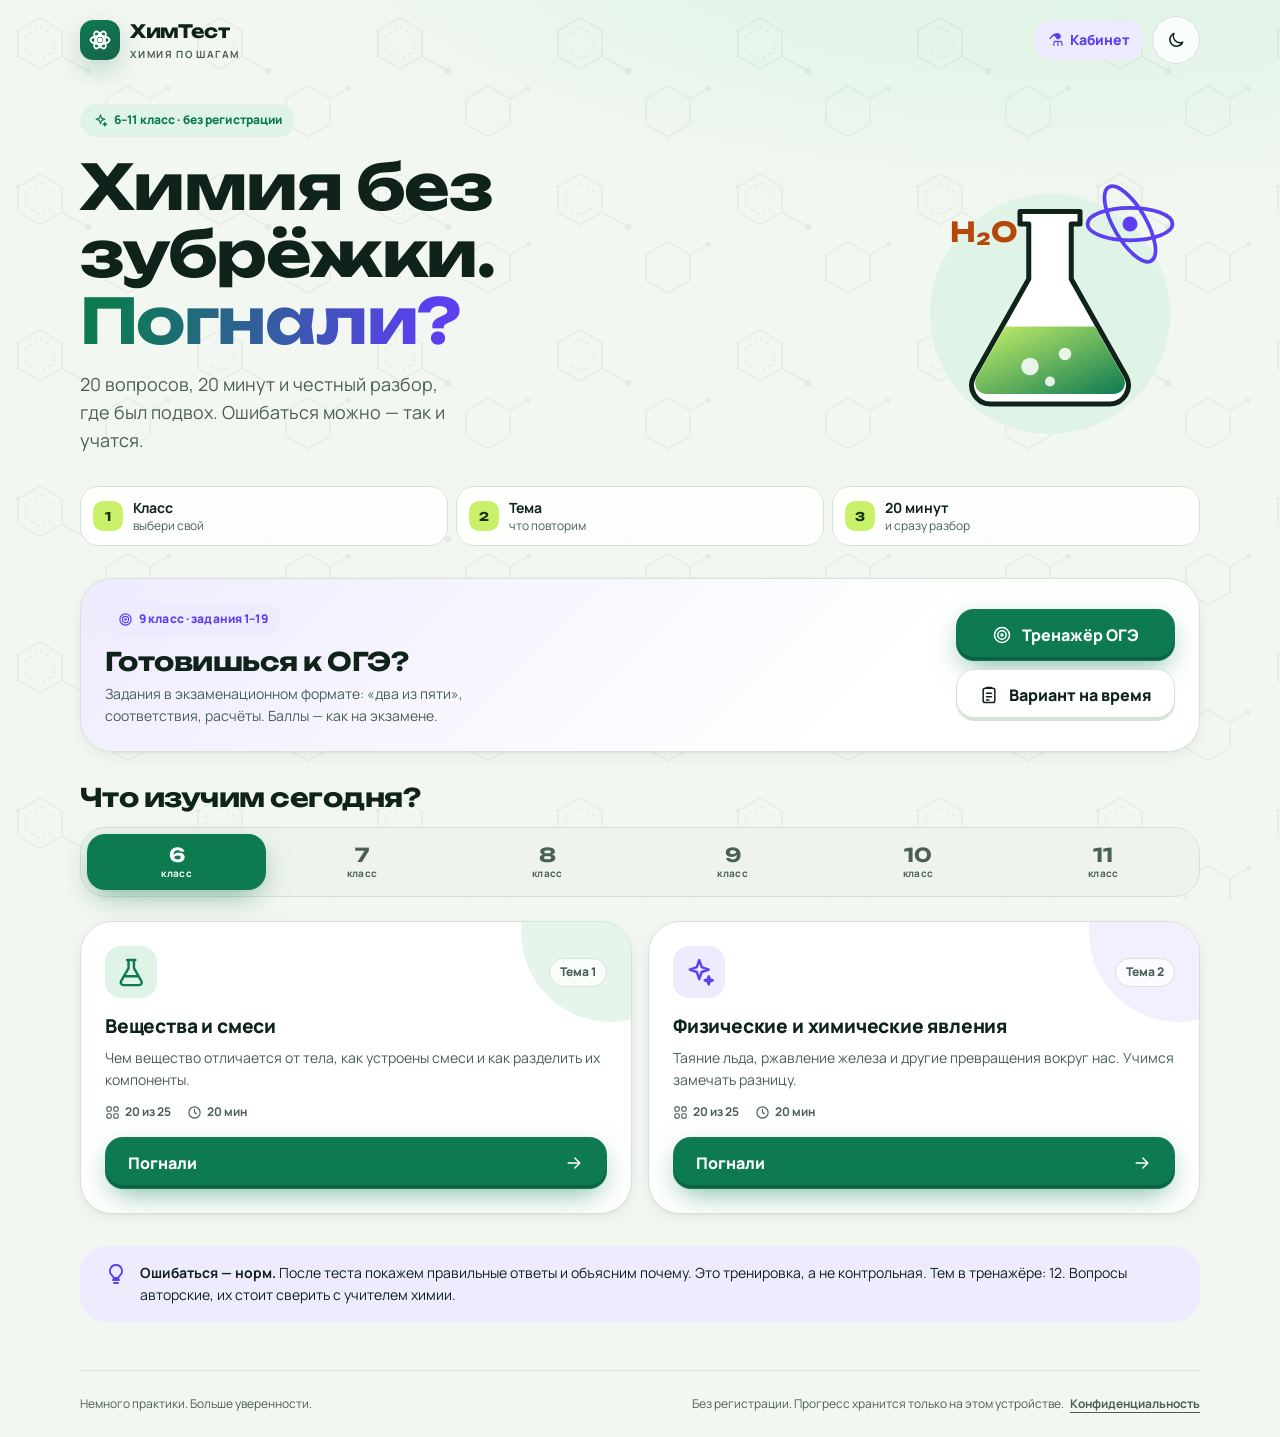
==== commit 66e65f30: "Личный кабинет: профиль без ПДн, серия дней, коллекция элементов, бейджи, перенос и удаление данных " ====
--- a/index.html
+++ b/index.html
@@ -45,7 +45,7 @@
     </div>
   </header>
   <main id="main" class="wrap" tabindex="-1"><p class="loading" role="status">Готовим лабораторию…</p></main>
-  <footer class="site-footer wrap"><span>Немного практики. Больше уверенности.</span><span>Без регистрации. Прогресс хранится только на этом устройстве.</span></footer>
+  <footer class="site-footer wrap"><span>Немного практики. Больше уверенности.</span><span>Без регистрации. Прогресс хранится только на этом устройстве. <button class="text-button inline-link" type="button" id="privacy-link">Конфиденциальность</button></span></footer>
   <div id="announcer" class="sr-only" aria-live="polite" aria-atomic="true"></div>
   <dialog id="finish-dialog" aria-labelledby="dialog-title" aria-describedby="dialog-message">
     <div class="dialog-emoji" aria-hidden="true">🧪</div>
--- a/css/styles.css
+++ b/css/styles.css
@@ -726,7 +726,9 @@
 /* ============ Экран теста ============ */
 /* Во время теста шапка и подвал убираются: только вопрос. */
 body[data-screen=quiz] .site-header,
-body[data-screen=quiz] .site-footer {
+body[data-screen=quiz] .site-footer,
+body[data-screen=exam] .site-header,
+body[data-screen=exam] .site-footer {
   display:none;
 }
 .quiz {
@@ -1325,6 +1327,7 @@
 
 /* ============ Геймификация ============ */
 .level-chip {
+  border:0;
   display:inline-flex;
   align-items:center;
   gap:6px;
@@ -1402,26 +1405,6 @@
   font-weight:700;
   color:var(--muted);
 }
-.mini-stats {
-  display:grid;
-  grid-template-columns:repeat(3,1fr);
-  gap:var(--sp-2);
-  margin:var(--sp-4) 0;
-}
-.mini-stats div {
-  padding:8px 10px;
-  border-radius:var(--r-s);
-  background:var(--surface-2);
-}
-.mini-stats dt {
-  font-size:var(--fs-xs);
-  font-weight:700;
-  color:var(--muted);
-}
-.mini-stats dd {
-  margin:0;
-  font-weight:800;
-}
 .badges {
   list-style:none;
   margin:0;
@@ -1469,11 +1452,6 @@
   filter:none;
   opacity:1;
 }
-.reset-progress {
-  display:block;
-  margin:var(--sp-2) auto 0;
-  font-size:var(--fs-xs);
-}
 .record {
   color:var(--orange);
 }
@@ -1522,6 +1500,353 @@
   .level-chip {
     height:var(--tap);
     padding:0 12px;
+  }
+}
+
+/* ============ Режим ОГЭ ============ */
+.chip-violet {
+  background:var(--violet-soft);
+  color:var(--violet);
+  border-color:transparent;
+}
+.oge-card {
+  display:grid;
+  grid-template-columns:1fr auto;
+  align-items:center;
+  gap:var(--sp-4) var(--sp-5);
+  margin-bottom:var(--sp-6);
+  padding:var(--sp-5);
+  border-radius:var(--r-xl);
+  background:linear-gradient(135deg,var(--violet-soft),var(--surface) 70%);
+  border:1px solid var(--line);
+  box-shadow:var(--shadow-1);
+}
+.oge-card h2 {
+  font-size:var(--fs-xl);
+  margin:var(--sp-3) 0 var(--sp-2);
+}
+.oge-card p:last-child {
+  color:var(--muted);
+  font-size:var(--fs-s);
+  margin:0;
+  max-width:46ch;
+}
+.oge-actions {
+  display:grid;
+  gap:var(--sp-2);
+}
+.back-link {
+  display:inline-flex;
+  align-items:center;
+  gap:6px;
+  margin:var(--sp-4) 0 var(--sp-3);
+}
+.oge-hub h1 {
+  margin-bottom:var(--sp-3);
+}
+.oge-hub .hero-copy {
+  margin-bottom:var(--sp-5);
+}
+.variant-card {
+  display:flex;
+  flex-wrap:wrap;
+  align-items:center;
+  justify-content:space-between;
+  gap:var(--sp-4);
+  margin-bottom:var(--sp-6);
+  padding:var(--sp-5);
+  border-radius:var(--r-xl);
+  background:var(--surface);
+  border:2px solid var(--accent);
+  box-shadow:var(--shadow-1);
+}
+.variant-card h2 {
+  font-size:var(--fs-xl);
+  margin-bottom:var(--sp-2);
+}
+.variant-card .topic-meta {
+  margin-bottom:var(--sp-2);
+}
+.variant-copy {
+  color:var(--muted);
+  font-size:var(--fs-s);
+  margin:0;
+}
+.task-grid {
+  list-style:none;
+  padding:0;
+  margin:0;
+  display:grid;
+  grid-template-columns:repeat(auto-fill,minmax(min(100%,300px),1fr));
+  gap:var(--sp-3);
+}
+.task-tile {
+  display:flex;
+  align-items:center;
+  gap:var(--sp-3);
+  width:100%;
+  min-height:72px;
+  padding:12px 14px;
+  text-align:left;
+  border-radius:var(--r-m);
+  background:var(--surface);
+  border:2px solid var(--line);
+  box-shadow:inset 0 -4px 0 var(--line);
+  transition:border-color .15s,transform .12s var(--ease-out);
+}
+.task-tile:hover {
+  border-color:var(--accent);
+}
+.task-tile:active {
+  transform:translateY(2px);
+}
+.task-num {
+  flex-shrink:0;
+  width:44px;
+  height:44px;
+  border-radius:14px;
+  display:grid;
+  place-items:center;
+  font-family:var(--font-display);
+  font-weight:700;
+  background:var(--accent-soft);
+  color:var(--good);
+}
+.task-info {
+  display:grid;
+  gap:2px;
+  min-width:0;
+}
+.task-info strong {
+  font-size:var(--fs-s);
+  line-height:1.3;
+}
+.task-info small {
+  font-size:var(--fs-xs);
+  font-weight:700;
+  color:var(--muted);
+}
+.input-hint {
+  font-size:var(--fs-s);
+  color:var(--muted);
+  margin:calc(-1 * var(--sp-3)) 0 var(--sp-3);
+}
+.order-pos {
+  flex-shrink:0;
+  padding:2px 10px;
+  border-radius:var(--r-pill);
+  background:var(--accent);
+  color:var(--accent-ink);
+  font-size:var(--fs-xs);
+  font-weight:800;
+}
+.option[aria-pressed=true]:not(.is-correct):not(.is-wrong) {
+  border-color:var(--accent);
+  background:var(--accent-soft);
+}
+.option[aria-pressed=true]:not(.is-correct):not(.is-wrong) .option-key {
+  background:var(--accent);
+  color:var(--accent-ink);
+  border-color:var(--accent);
+}
+.match-options {
+  margin:0 0 var(--sp-4);
+  padding:var(--sp-3) var(--sp-4) var(--sp-3) calc(var(--sp-4) + 1.4em);
+  border-radius:var(--r-m);
+  background:var(--surface-2);
+  display:grid;
+  gap:6px;
+  font-weight:600;
+}
+.match-options li::marker {
+  font-weight:800;
+  color:var(--accent);
+}
+.match-rows {
+  display:grid;
+  gap:var(--sp-3);
+}
+.match-row {
+  padding:var(--sp-3);
+  border-radius:var(--r-m);
+  border:1px solid var(--line);
+}
+.match-label {
+  display:flex;
+  align-items:center;
+  gap:var(--sp-2);
+  margin:0 0 var(--sp-2);
+  font-weight:700;
+}
+.match-letter {
+  flex-shrink:0;
+  width:30px;
+  height:30px;
+  border-radius:9px;
+  display:grid;
+  place-items:center;
+  font-family:var(--font-display);
+  font-size:.8rem;
+  background:var(--violet-soft);
+  color:var(--violet);
+}
+.digit-row {
+  display:flex;
+  flex-wrap:wrap;
+  gap:var(--sp-2);
+}
+.digit {
+  width:var(--tap);
+  height:var(--tap);
+  border-radius:var(--r-s);
+  font-family:var(--font-display);
+  font-weight:700;
+  background:var(--surface);
+  border:2px solid var(--line);
+  box-shadow:inset 0 -3px 0 var(--line);
+  transition:border-color .15s,background-color .15s;
+}
+.digit:hover:not([aria-disabled=true]) {
+  border-color:var(--accent);
+}
+.digit[aria-pressed=true] {
+  background:var(--accent);
+  border-color:var(--accent);
+  color:var(--accent-ink);
+  box-shadow:none;
+}
+.digit[aria-disabled=true] {
+  cursor:default;
+}
+.digit.is-correct {
+  background:var(--good);
+  border-color:var(--good);
+  color:var(--surface);
+}
+.digit.is-wrong {
+  background:var(--bad);
+  border-color:var(--bad);
+  color:var(--surface);
+}
+.number-field {
+  display:flex;
+  align-items:center;
+  gap:var(--sp-3);
+  font-weight:800;
+}
+.number-field input {
+  flex:1;
+  min-width:0;
+  max-width:240px;
+  height:56px;
+  padding:0 16px;
+  border-radius:var(--r-m);
+  border:2px solid var(--line-strong);
+  background:var(--surface);
+  color:var(--ink);
+  font:700 var(--fs-xl) var(--font-display);
+}
+.number-field input:focus-visible {
+  border-color:var(--accent);
+}
+.number-unit {
+  color:var(--muted);
+}
+.number-field + .input-hint {
+  margin:var(--sp-2) 0 0;
+}
+.blank-line {
+  display:flex;
+  align-items:center;
+  gap:var(--sp-2);
+  margin:var(--sp-4) 0 0;
+  font-size:var(--fs-s);
+  font-weight:700;
+  color:var(--muted);
+}
+.blank-value {
+  min-width:72px;
+  padding:4px 12px;
+  border-radius:8px;
+  border:1px dashed var(--line-strong);
+  font-family:var(--font-display);
+  letter-spacing:.12em;
+  color:var(--ink);
+}
+.task-strip {
+  display:flex;
+  flex-wrap:wrap;
+  gap:6px;
+  margin-top:var(--sp-4);
+}
+.strip-cell {
+  width:38px;
+  height:38px;
+  border-radius:10px;
+  font-size:var(--fs-s);
+  font-weight:800;
+  background:var(--surface);
+  border:1px solid var(--line);
+  color:var(--muted);
+}
+.strip-cell.is-filled {
+  background:var(--accent-soft);
+  color:var(--good);
+  border-color:transparent;
+}
+.strip-cell[aria-current=step] {
+  border:2px solid var(--accent);
+  color:var(--ink);
+}
+.points-map {
+  list-style:none;
+  padding:0;
+  margin:var(--sp-4) 0 0;
+  display:grid;
+  grid-template-columns:repeat(auto-fill,minmax(54px,1fr));
+  gap:6px;
+}
+.points-map li {
+  display:grid;
+  justify-items:center;
+  padding:6px 0;
+  border-radius:var(--r-s);
+  font-size:var(--fs-xs);
+  font-weight:800;
+}
+.pm-num {
+  font-family:var(--font-display);
+  font-size:var(--fs-m);
+}
+.points-map .is-full {
+  background:var(--good-soft);
+  color:var(--good);
+}
+.points-map .is-half {
+  background:var(--orange-soft);
+  color:var(--orange);
+}
+.points-map .is-zero {
+  background:var(--bad-soft);
+  color:var(--bad);
+}
+@media (max-width:560px) {
+  .oge-card {
+    grid-template-columns:1fr;
+    padding:var(--sp-4);
+  }
+  .variant-card {
+    padding:var(--sp-4);
+  }
+  .variant-card .button {
+    width:100%;
+  }
+  .match-row {
+    padding:var(--sp-2);
+  }
+  .digit {
+    width:44px;
+    height:44px;
   }
 }
 
@@ -1601,3 +1926,453 @@
     scroll-behavior:auto!important;
   }
 }
+
+/* ============ Личный кабинет ============ */
+.chip-avatar {
+  font-size:1.1rem;
+  line-height:1;
+}
+.avatar {
+  flex-shrink:0;
+  display:grid;
+  place-items:center;
+  border-radius:22px;
+  background:linear-gradient(140deg,var(--violet-soft),var(--accent-soft));
+  border:2px solid var(--surface);
+  box-shadow:0 10px 24px -12px var(--violet);
+  line-height:1;
+}
+.avatar-m {
+  width:56px;
+  height:56px;
+  font-size:1.9rem;
+}
+.avatar-l {
+  width:88px;
+  height:88px;
+  border-radius:28px;
+  font-size:3rem;
+}
+.cabinet-teaser {
+  display:flex;
+  flex-wrap:wrap;
+  align-items:center;
+  gap:var(--sp-3) var(--sp-4);
+}
+.cabinet-teaser .level-info {
+  flex:1 1 220px;
+}
+.inline-link {
+  min-height:0;
+  padding:0;
+  font-size:inherit;
+  color:inherit;
+}
+.site-footer .inline-link {
+  margin-left:4px;
+}
+.cabinet h1,.privacy h1 {
+  font-size:var(--fs-2xl);
+  margin:var(--sp-2) 0 var(--sp-3);
+  overflow-wrap:anywhere;
+}
+.profile-card {
+  display:flex;
+  align-items:center;
+  gap:var(--sp-4);
+  padding:var(--sp-5);
+  border-radius:var(--r-xl);
+  background:linear-gradient(135deg,var(--violet-soft),var(--surface) 75%);
+  border:1px solid var(--line);
+  box-shadow:var(--shadow-1);
+}
+.profile-main {
+  flex:1;
+  min-width:0;
+}
+.profile-card .icon-button {
+  align-self:flex-start;
+  flex-shrink:0;
+}
+.profile-form {
+  margin-top:var(--sp-3);
+  padding:var(--sp-4);
+  border-radius:var(--r-l);
+  background:var(--surface);
+  border:1px solid var(--line);
+}
+.field-label {
+  display:block;
+  margin-bottom:6px;
+  font-weight:800;
+}
+.field-label small {
+  font-weight:600;
+  color:var(--muted);
+}
+.text-input {
+  width:100%;
+  max-width:360px;
+  height:var(--tap);
+  padding:0 14px;
+  border-radius:var(--r-s);
+  border:2px solid var(--line-strong);
+  background:var(--surface);
+  color:var(--ink);
+  font-weight:700;
+}
+.text-input:focus-visible {
+  border-color:var(--accent);
+}
+.text-input[aria-invalid=true] {
+  border-color:var(--bad);
+}
+.field-hint {
+  margin:6px 0 var(--sp-4);
+  font-size:var(--fs-xs);
+  color:var(--muted);
+}
+.field-hint.is-error {
+  color:var(--bad);
+  font-weight:800;
+}
+.avatar-picker {
+  border:0;
+  margin:0 0 var(--sp-4);
+  padding:0;
+  display:flex;
+  flex-wrap:wrap;
+  gap:var(--sp-2);
+}
+.avatar-picker legend {
+  padding:0;
+}
+.avatar-option {
+  position:relative;
+  cursor:pointer;
+}
+.avatar-option input {
+  position:absolute;
+  opacity:0;
+  inset:0;
+  margin:0;
+  cursor:pointer;
+}
+.avatar-option span[aria-hidden] {
+  width:var(--tap);
+  height:var(--tap);
+  display:grid;
+  place-items:center;
+  border-radius:var(--r-s);
+  border:2px solid var(--line);
+  background:var(--surface-2);
+  font-size:1.5rem;
+  line-height:1;
+  transition:transform .15s var(--ease-spring),border-color .15s;
+}
+.avatar-option input:checked + span {
+  border-color:var(--violet);
+  background:var(--violet-soft);
+  transform:scale(1.08);
+}
+.avatar-option input:focus-visible + span {
+  outline:3px solid var(--accent);
+  outline-offset:2px;
+}
+.form-actions,.data-actions {
+  display:flex;
+  flex-wrap:wrap;
+  gap:var(--sp-2);
+}
+.cabinet-stats {
+  display:grid;
+  grid-template-columns:repeat(4,1fr);
+  gap:var(--sp-2);
+  margin:var(--sp-4) 0;
+}
+.cabinet-stats div {
+  padding:12px 14px;
+  border-radius:var(--r-m);
+  background:var(--surface);
+  border:1px solid var(--line);
+}
+.cabinet-stats dt {
+  font-size:var(--fs-xs);
+  font-weight:700;
+  color:var(--muted);
+}
+.cabinet-stats dd {
+  margin:2px 0 0;
+  font:700 var(--fs-xl) var(--font-display);
+}
+.cabinet-block {
+  margin-bottom:var(--sp-4);
+  padding:var(--sp-5);
+  border-radius:var(--r-xl);
+  background:var(--surface-glass);
+  border:1px solid var(--line);
+  box-shadow:var(--shadow-1);
+}
+.cabinet-block h2 {
+  display:flex;
+  align-items:center;
+  gap:8px;
+  font-size:var(--fs-l);
+  margin:0 0 var(--sp-3);
+}
+.cabinet-block > p {
+  color:var(--muted);
+}
+.block-head {
+  display:flex;
+  flex-wrap:wrap;
+  align-items:center;
+  justify-content:space-between;
+  gap:var(--sp-2);
+  margin-bottom:var(--sp-3);
+}
+.block-head h2 {
+  margin:0;
+}
+.goal {
+  display:inline-flex;
+  align-items:center;
+  gap:6px;
+  padding:4px 12px;
+  border-radius:var(--r-pill);
+  background:var(--surface-2);
+  font-size:var(--fs-s);
+  font-weight:800;
+  color:var(--muted);
+}
+.goal.is-done {
+  background:var(--good-soft);
+  color:var(--good);
+}
+.block-note {
+  margin:var(--sp-3) 0 0;
+  font-size:var(--fs-s);
+  color:var(--muted);
+}
+.cabinet-block .points-map + .block-note {
+  margin-bottom:var(--sp-3);
+}
+.week {
+  list-style:none;
+  margin:0;
+  padding:0;
+  display:grid;
+  grid-template-columns:repeat(7,1fr);
+  gap:var(--sp-2);
+}
+.week li {
+  position:relative;
+  display:grid;
+  justify-items:center;
+  gap:4px;
+  font-size:var(--fs-xs);
+  font-weight:800;
+  color:var(--muted);
+}
+.week-xp {
+  min-height:1.2em;
+}
+.week-bar {
+  width:100%;
+  max-width:44px;
+  height:84px;
+  display:flex;
+  align-items:flex-end;
+  border-radius:var(--r-s);
+  background:var(--surface-2);
+  overflow:hidden;
+}
+.week-bar span {
+  width:100%;
+  min-height:0;
+  border-radius:inherit;
+  background:linear-gradient(0deg,var(--accent),var(--lime));
+  transition:height .8s var(--ease-out);
+}
+.week .is-today {
+  color:var(--ink);
+}
+.week .is-today .week-bar {
+  outline:2px dashed var(--violet);
+  outline-offset:2px;
+}
+.ptable {
+  list-style:none;
+  margin:0;
+  padding:0;
+  display:grid;
+  grid-template-columns:repeat(18,minmax(0,1fr));
+  grid-template-rows:repeat(4,auto);
+  gap:3px;
+}
+.pt-cell {
+  position:relative;
+  aspect-ratio:1;
+  display:grid;
+  place-items:center;
+  align-content:center;
+  border-radius:6px;
+  background:var(--surface-2);
+  color:var(--line-strong);
+  line-height:1;
+}
+.pt-z {
+  position:absolute;
+  top:2px;
+  left:3px;
+  font-size:.5rem;
+  font-weight:700;
+}
+.pt-sym {
+  font:700 clamp(.55rem,.3rem + .9vw,1rem) var(--font-display);
+}
+.pt-cell.is-open {
+  background:linear-gradient(140deg,var(--accent),var(--violet));
+  color:#fff;
+  box-shadow:0 6px 14px -8px var(--violet);
+}
+.badge-grid {
+  display:grid;
+  grid-template-columns:repeat(auto-fill,minmax(120px,1fr));
+  overflow:visible;
+}
+.badge-grid .badge {
+  width:auto;
+  padding:12px 8px;
+}
+.badge-hint {
+  font-size:.66rem;
+  font-weight:600;
+  line-height:1.25;
+  color:var(--muted);
+}
+.points-map .is-none {
+  background:var(--surface-2);
+  color:var(--muted);
+}
+.topic-records {
+  list-style:none;
+  margin:0;
+  padding:0;
+  display:grid;
+  gap:var(--sp-3);
+}
+.topic-records li {
+  display:grid;
+  grid-template-columns:minmax(0,1fr) 120px 44px;
+  align-items:center;
+  gap:var(--sp-3);
+}
+.tr-title {
+  display:grid;
+  min-width:0;
+}
+.tr-title small {
+  color:var(--muted);
+  font-weight:700;
+  font-size:var(--fs-xs);
+}
+.tr-bar {
+  height:10px;
+  border-radius:var(--r-pill);
+  background:var(--surface-2);
+  overflow:hidden;
+}
+.tr-bar span {
+  display:block;
+  height:100%;
+  border-radius:inherit;
+  background:linear-gradient(90deg,var(--orange),var(--accent));
+}
+.tr-value {
+  text-align:right;
+  font-weight:800;
+}
+.danger {
+  background:var(--bad-soft);
+  color:var(--bad);
+}
+.danger:hover:not(:disabled) {
+  border-color:var(--bad);
+}
+.data-status:empty {
+  display:none;
+}
+.data-status {
+  margin:var(--sp-3) 0 0;
+  font-weight:800;
+  color:var(--ink);
+}
+.privacy .hero-copy {
+  margin-bottom:var(--sp-5);
+}
+.privacy-grid {
+  display:grid;
+  grid-template-columns:repeat(auto-fit,minmax(280px,1fr));
+  gap:var(--sp-4);
+}
+.privacy-grid .cabinet-block {
+  margin:0;
+}
+.privacy-grid p {
+  margin:0;
+}
+@media (max-width:560px) {
+  .profile-card {
+    position:relative;
+    padding:var(--sp-4);
+    gap:var(--sp-3);
+  }
+  .profile-card .icon-button {
+    position:absolute;
+    top:var(--sp-3);
+    right:var(--sp-3);
+  }
+  .profile-main .chip {
+    margin-right:52px;
+  }
+  .cabinet h1 {
+    font-size:clamp(1.3rem,6.4vw,1.8rem);
+    overflow-wrap:break-word;
+  }
+  .avatar-l {
+    width:64px;
+    height:64px;
+    border-radius:20px;
+    font-size:2.2rem;
+  }
+  .cabinet-stats {
+    grid-template-columns:repeat(2,1fr);
+  }
+  .cabinet-block {
+    padding:var(--sp-4);
+    border-radius:var(--r-l);
+  }
+  .cabinet-teaser .button,.data-actions .button {
+    width:100%;
+  }
+  .ptable {
+    gap:2px;
+  }
+  .pt-z {
+    display:none;
+  }
+  .pt-cell {
+    border-radius:4px;
+  }
+  .topic-records li {
+    grid-template-columns:minmax(0,1fr) 44px;
+  }
+  .tr-bar {
+    grid-column:1 / -1;
+    grid-row:2;
+  }
+  .week-bar {
+    height:64px;
+  }
+}
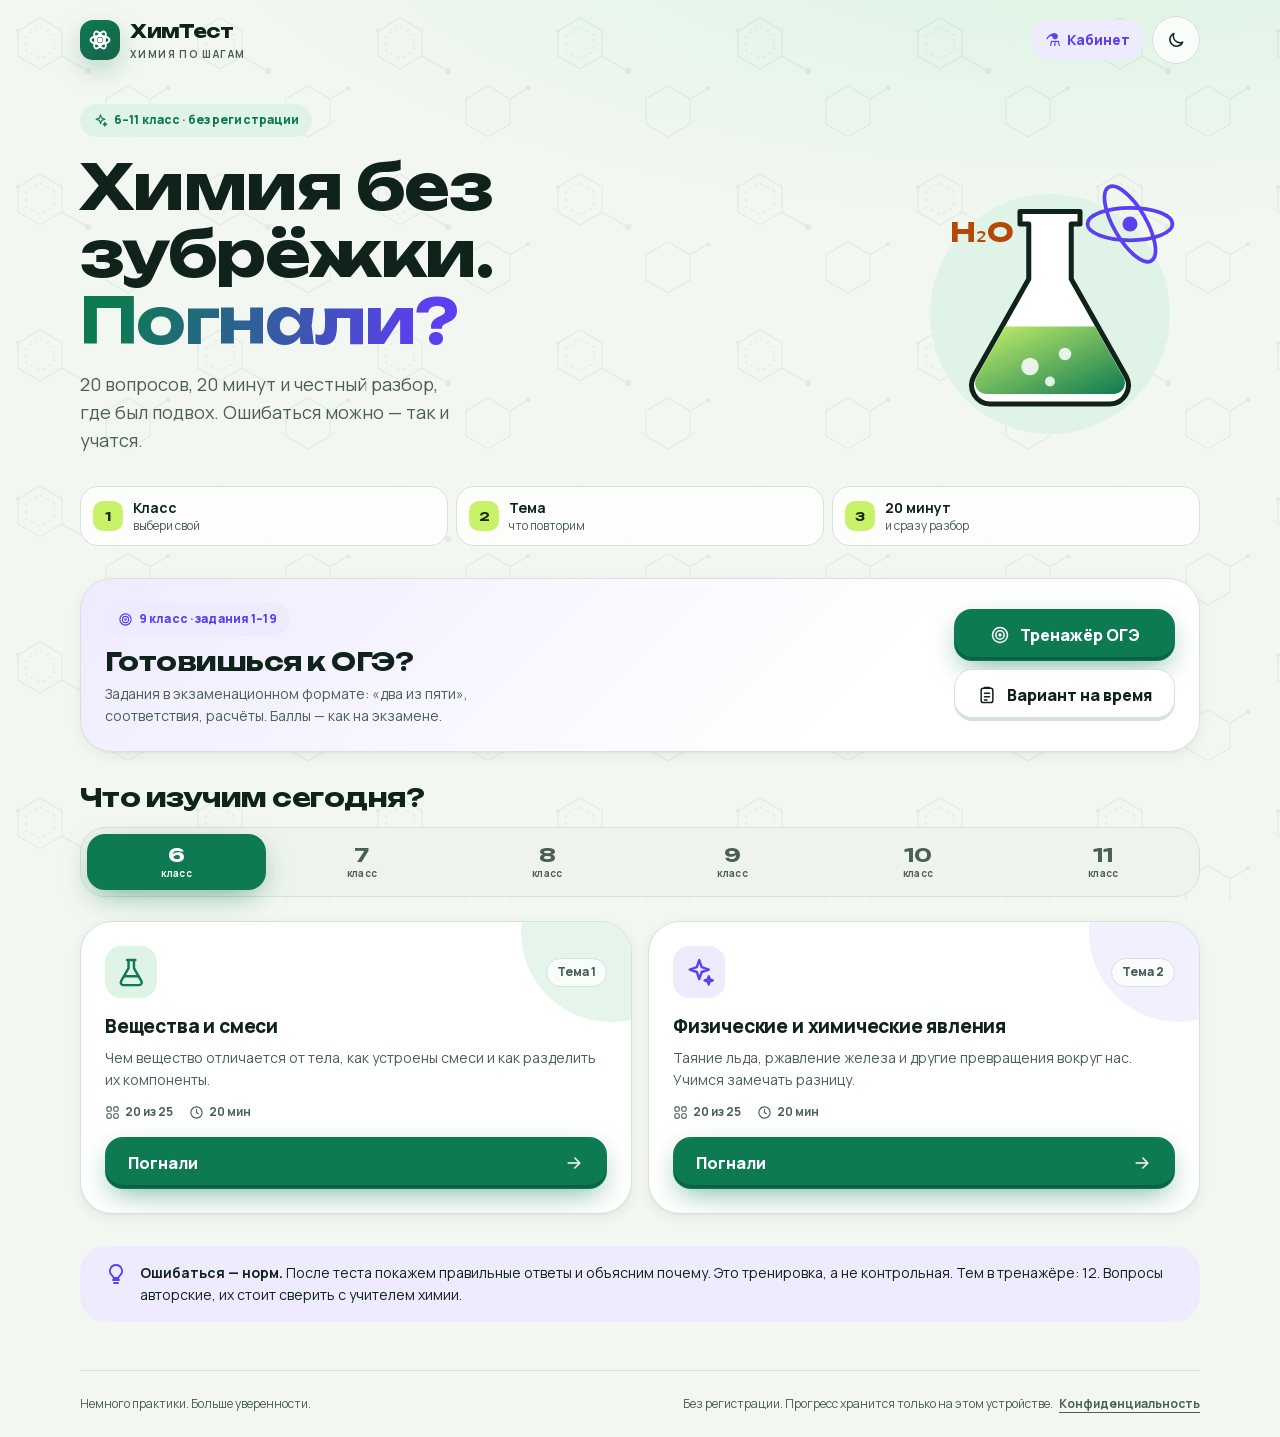
==== commit c7882a0f: "Шрифты на самом сайте вместо Google Fonts Manrope и Unbounded (латиница и кириллица, SIL OFL 1.1) ле" ====
--- a/index.html
+++ b/index.html
@@ -24,9 +24,9 @@
     try { var t = localStorage.getItem('himtest-theme'); if (t === 'light' || t === 'dark') document.documentElement.dataset.theme = t; } catch (e) {}
   </script>
   <link rel="icon" href="data:image/svg+xml,%3Csvg xmlns='http://www.w3.org/2000/svg' viewBox='0 0 64 64'%3E%3Crect width='64' height='64' rx='18' fill='%230d7a52'/%3E%3Cg fill='none' stroke='white' stroke-width='3.5'%3E%3Cellipse cx='32' cy='32' rx='22' ry='9'/%3E%3Cellipse cx='32' cy='32' rx='22' ry='9' transform='rotate(60 32 32)'/%3E%3Cellipse cx='32' cy='32' rx='22' ry='9' transform='rotate(120 32 32)'/%3E%3C/g%3E%3Ccircle cx='32' cy='32' r='5' fill='%23c8f169'/%3E%3C/svg%3E">
-  <link rel="preconnect" href="https://fonts.googleapis.com">
-  <link rel="preconnect" href="https://fonts.gstatic.com" crossorigin>
-  <link rel="stylesheet" href="https://fonts.googleapis.com/css2?family=Manrope:wght@400;500;600;700;800&family=Unbounded:wght@600;700&display=swap">
+  <link rel="preload" href="./fonts/manrope-cyrillic.woff2" as="font" type="font/woff2" crossorigin>
+  <link rel="preload" href="./fonts/unbounded-cyrillic.woff2" as="font" type="font/woff2" crossorigin>
+  <link rel="stylesheet" href="./css/fonts.css">
   <link rel="stylesheet" href="./css/styles.css">
 </head>
 <body>
--- a/css/fonts.css
+++ b/css/fonts.css
@@ -0,0 +1,35 @@
+@charset "UTF-8";
+/* ============ Шрифты ============ */
+/* Свои файлы вместо Google Fonts: браузер не обращается к сторонним серверам. Лицензия SIL OFL 1.1 — в fonts/. */
+@font-face {
+  font-family:"Manrope";
+  font-style:normal;
+  font-weight:400 800;
+  font-display:swap;
+  src:url("../fonts/manrope-cyrillic.woff2") format("woff2");
+  unicode-range:U+0301, U+0400-045F, U+0490-0491, U+04B0-04B1, U+2116;
+}
+@font-face {
+  font-family:"Manrope";
+  font-style:normal;
+  font-weight:400 800;
+  font-display:swap;
+  src:url("../fonts/manrope-latin.woff2") format("woff2");
+  unicode-range:U+0000-00FF, U+0131, U+0152-0153, U+02BB-02BC, U+02C6, U+02DA, U+02DC, U+0304, U+0308, U+0329, U+2000-206F, U+20AC, U+2122, U+2191, U+2193, U+2212, U+2215, U+FEFF, U+FFFD;
+}
+@font-face {
+  font-family:"Unbounded";
+  font-style:normal;
+  font-weight:600 700;
+  font-display:swap;
+  src:url("../fonts/unbounded-cyrillic.woff2") format("woff2");
+  unicode-range:U+0301, U+0400-045F, U+0490-0491, U+04B0-04B1, U+2116;
+}
+@font-face {
+  font-family:"Unbounded";
+  font-style:normal;
+  font-weight:600 700;
+  font-display:swap;
+  src:url("../fonts/unbounded-latin.woff2") format("woff2");
+  unicode-range:U+0000-00FF, U+0131, U+0152-0153, U+02BB-02BC, U+02C6, U+02DA, U+02DC, U+0304, U+0308, U+0329, U+2000-206F, U+20AC, U+2122, U+2191, U+2193, U+2212, U+2215, U+FEFF, U+FFFD;
+}
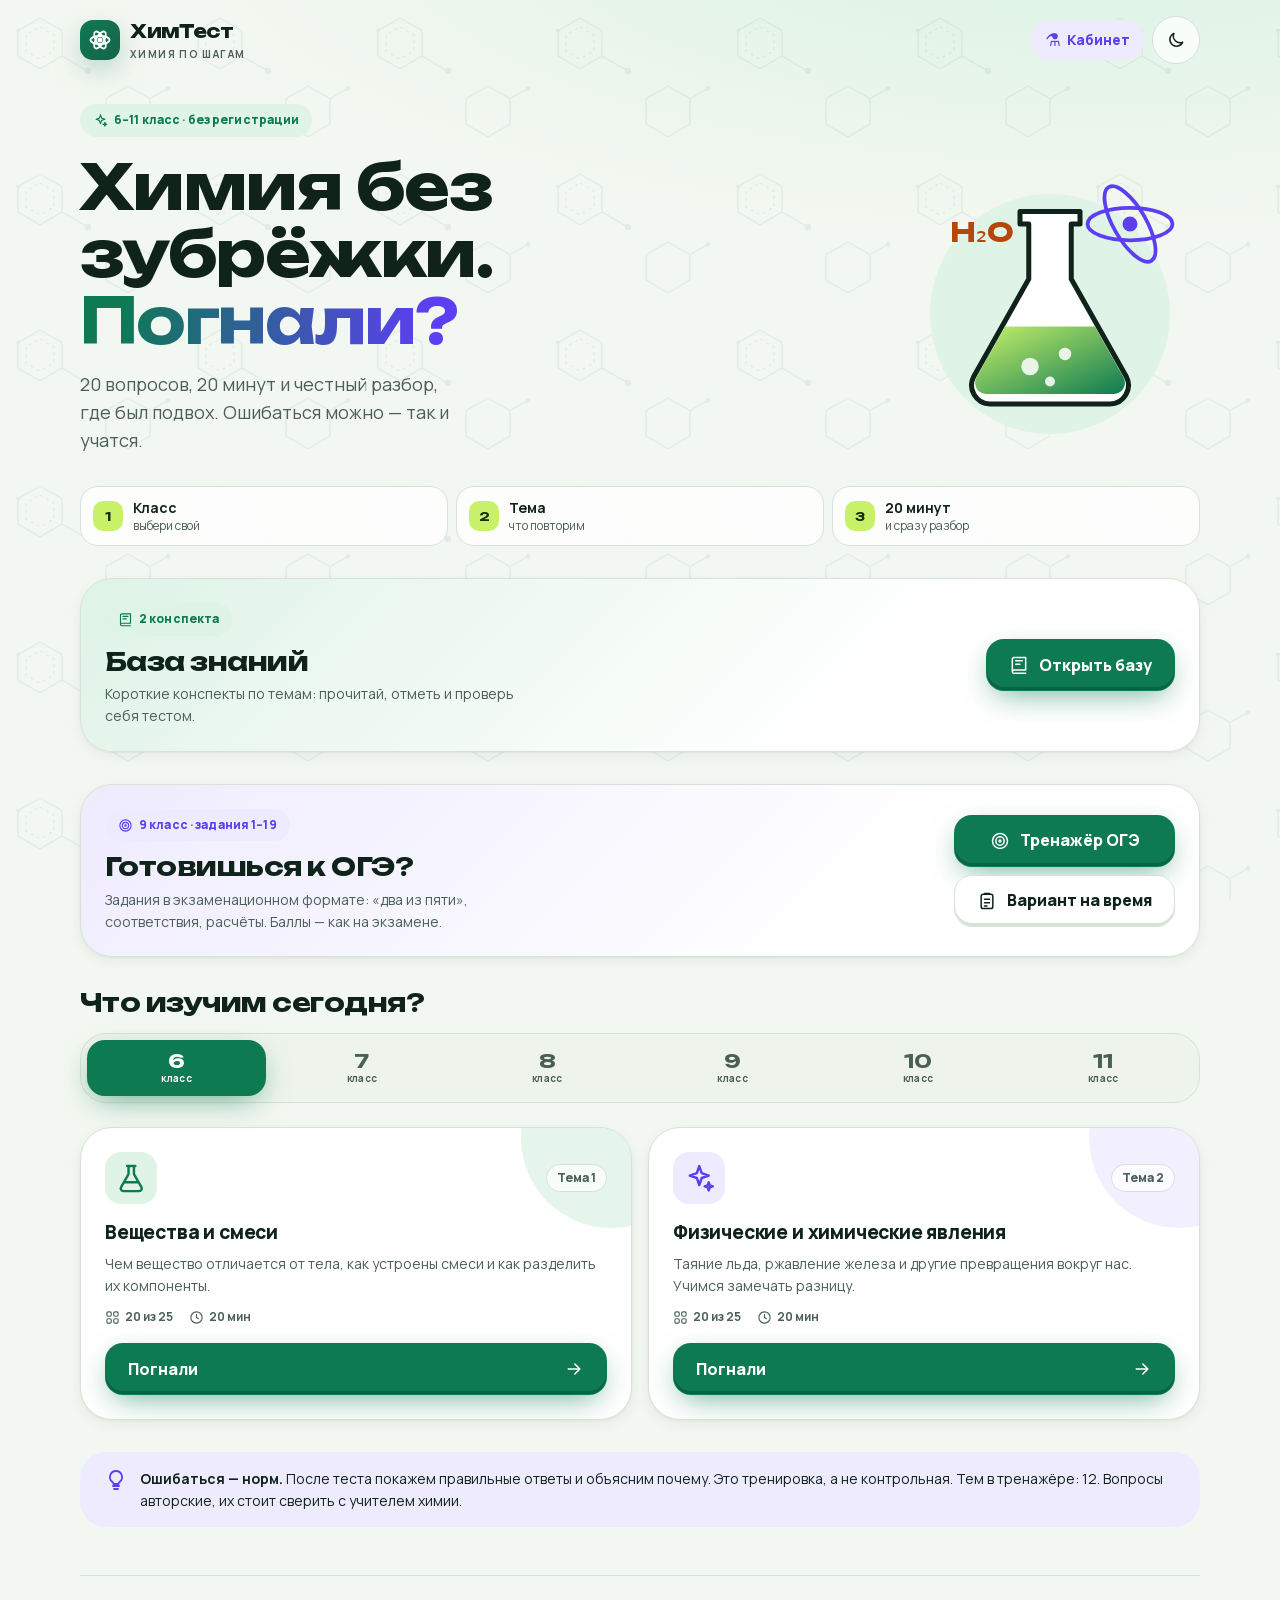
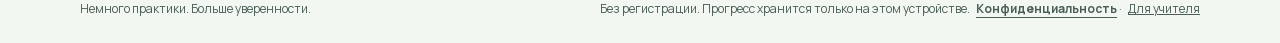
==== commit 44c7e0f2: "База знаний: раздел, конспекты, план ученика в кабинете и страница учителя Раздел с конспектами по к" ====
--- a/index.html
+++ b/index.html
@@ -45,7 +45,7 @@
     </div>
   </header>
   <main id="main" class="wrap" tabindex="-1"><p class="loading" role="status">Готовим лабораторию…</p></main>
-  <footer class="site-footer wrap"><span>Немного практики. Больше уверенности.</span><span>Без регистрации. Прогресс хранится только на этом устройстве. <button class="text-button inline-link" type="button" id="privacy-link">Конфиденциальность</button></span></footer>
+  <footer class="site-footer wrap"><span>Немного практики. Больше уверенности.</span><span>Без регистрации. Прогресс хранится только на этом устройстве. <button class="text-button inline-link" type="button" id="privacy-link">Конфиденциальность</button> · <a class="inline-link" href="./teacher.html">Для учителя</a></span></footer>
   <div id="announcer" class="sr-only" aria-live="polite" aria-atomic="true"></div>
   <dialog id="finish-dialog" aria-labelledby="dialog-title" aria-describedby="dialog-message">
     <div class="dialog-emoji" aria-hidden="true">🧪</div>
--- a/css/styles.css
+++ b/css/styles.css
@@ -2376,3 +2376,317 @@
     height:64px;
   }
 }
+
+/* ============ База знаний ============ */
+.kb-card {
+  background:linear-gradient(135deg,var(--accent-soft),var(--surface) 70%);
+}
+.kb .hero-copy {
+  margin-bottom:var(--sp-4);
+}
+.kb-next-note {
+  display:flex;
+  flex-wrap:wrap;
+  align-items:center;
+  gap:6px;
+  margin:0 0 var(--sp-4);
+  font-weight:700;
+  color:var(--violet);
+}
+.kb .grade-tab {
+  position:relative;
+}
+.tab-dot {
+  position:absolute;
+  top:6px;
+  right:8px;
+  width:8px;
+  height:8px;
+  border-radius:50%;
+  background:var(--lime);
+  box-shadow:0 0 0 2px var(--surface-2);
+}
+.kb-list {
+  display:grid;
+  gap:var(--sp-3);
+}
+.kb-item {
+  display:grid;
+  grid-template-columns:minmax(0,1fr) auto;
+  align-items:center;
+  gap:var(--sp-3) var(--sp-4);
+  padding:var(--sp-4) var(--sp-5);
+  border-radius:var(--r-l);
+  background:var(--surface);
+  border:1px solid var(--line);
+  box-shadow:var(--shadow-1);
+}
+.kb-item.is-next {
+  border-color:var(--violet);
+  box-shadow:0 0 0 2px var(--violet-soft),var(--shadow-1);
+}
+.kb-item h3 {
+  margin:0 0 4px;
+  font-size:var(--fs-l);
+}
+.kb-item p {
+  margin:0;
+  color:var(--muted);
+  font-size:var(--fs-s);
+}
+.kb-meta {
+  display:flex;
+  flex-wrap:wrap;
+  gap:var(--sp-2) var(--sp-3);
+  margin-top:var(--sp-2) !important;
+}
+.kb-meta span {
+  display:inline-flex;
+  align-items:center;
+  gap:4px;
+  font-weight:700;
+}
+.kb-status {
+  color:var(--good);
+}
+.is-next .kb-status {
+  color:var(--violet);
+}
+.material {
+  max-width:72ch;
+}
+.material h1 {
+  margin:var(--sp-3) 0 var(--sp-5);
+  overflow-wrap:break-word;
+}
+.kb-body {
+  font-size:var(--fs-l);
+  line-height:1.65;
+}
+.kb-body h2 {
+  margin:var(--sp-6) 0 var(--sp-3);
+  font-size:var(--fs-xl);
+}
+.kb-body h3 {
+  margin:var(--sp-5) 0 var(--sp-2);
+  font-size:var(--fs-l);
+}
+.kb-body > :first-child {
+  margin-top:0;
+}
+.kb-body p,.kb-body ul,.kb-body ol {
+  margin:0 0 var(--sp-4);
+}
+.kb-body li + li {
+  margin-top:4px;
+}
+.kb-body sub,.kb-body sup {
+  line-height:0;
+}
+.kb-body a {
+  color:var(--accent);
+  font-weight:700;
+}
+.kb-body img {
+  display:block;
+  max-width:100%;
+  height:auto;
+  margin:var(--sp-4) 0;
+  border-radius:var(--r-m);
+}
+.kb-note {
+  margin:0 0 var(--sp-4);
+  padding:var(--sp-4) var(--sp-5);
+  border-left:4px solid var(--lime);
+  border-radius:var(--r-m);
+  background:var(--accent-soft);
+  font-weight:600;
+}
+.material-actions {
+  display:flex;
+  flex-wrap:wrap;
+  gap:var(--sp-2);
+  margin-top:var(--sp-6);
+}
+.plan-next {
+  display:grid;
+  grid-template-columns:minmax(0,1fr) auto;
+  align-items:center;
+  gap:2px var(--sp-4);
+  padding:var(--sp-4);
+  border-radius:var(--r-l);
+  background:linear-gradient(135deg,var(--violet-soft),var(--surface) 80%);
+  border:1px solid var(--line);
+}
+.plan-next > :not(.button) {
+  grid-column:1;
+}
+.plan-next .button {
+  grid-column:2;
+  grid-row:1 / span 3;
+}
+.plan-next-label {
+  display:inline-flex;
+  align-items:center;
+  gap:6px;
+  font-size:var(--fs-xs);
+  font-weight:800;
+  text-transform:uppercase;
+  letter-spacing:.04em;
+  color:var(--violet);
+}
+.plan-next strong {
+  font:700 var(--fs-l) var(--font-display);
+  overflow-wrap:break-word;
+}
+.plan-next small,.plan-done small {
+  color:var(--muted);
+  font-weight:700;
+  font-size:var(--fs-xs);
+}
+.plan-sub {
+  margin:var(--sp-4) 0 var(--sp-2);
+  font-size:var(--fs-m);
+}
+.plan-done {
+  list-style:none;
+  margin:0;
+  padding:0;
+  display:grid;
+  gap:6px;
+}
+.plan-done li {
+  display:flex;
+  align-items:center;
+  gap:8px;
+  color:var(--good);
+}
+.plan-done li > :is(span,button) {
+  color:var(--ink);
+  font-weight:700;
+  text-align:left;
+}
+.plan-done small {
+  margin-left:auto;
+}
+.plan-block > .button {
+  margin-top:var(--sp-3);
+}
+.plan-offer {
+  max-width:640px;
+}
+.plan-offer h1 {
+  margin:var(--sp-3) 0;
+}
+.plan-offer .block-note {
+  margin-bottom:var(--sp-4);
+}
+.teacher h1 {
+  margin:var(--sp-4) 0 var(--sp-3);
+}
+.teacher .hero-copy {
+  margin-bottom:var(--sp-5);
+}
+.teacher-load {
+  display:flex;
+  gap:var(--sp-2);
+  margin-top:var(--sp-3);
+}
+.teacher-load .text-input {
+  flex:1;
+  min-width:0;
+}
+.teacher-grade {
+  min-width:0;
+}
+.teacher-grade legend {
+  float:left;
+  width:100%;
+  margin-bottom:var(--sp-3);
+  font:700 var(--fs-l) var(--font-display);
+}
+.teacher-list {
+  clear:both;
+  list-style:none;
+  margin:0;
+  padding:0;
+  display:grid;
+}
+.teacher-list li {
+  display:grid;
+  grid-template-columns:minmax(0,1fr) auto auto;
+  align-items:center;
+  gap:var(--sp-2) var(--sp-4);
+  padding-block:var(--sp-2);
+  border-top:1px solid var(--line);
+}
+.teacher-title {
+  font-weight:700;
+}
+.teacher-check,.teacher-none {
+  display:inline-flex;
+  align-items:center;
+  gap:6px;
+  min-height:var(--tap);
+  font-size:var(--fs-s);
+  font-weight:700;
+  cursor:pointer;
+}
+.teacher-check input,.teacher-none input {
+  width:20px;
+  height:20px;
+  accent-color:var(--accent);
+}
+.teacher-date {
+  max-width:240px;
+}
+.plan-link {
+  width:100%;
+  resize:vertical;
+  font:600 var(--fs-s)/1.5 ui-monospace,SFMono-Regular,Menlo,monospace;
+  word-break:break-all;
+}
+.teacher-result .data-actions {
+  margin-top:var(--sp-3);
+}
+@media (max-width:560px) {
+  .kb-item {
+    grid-template-columns:1fr;
+    padding:var(--sp-4);
+  }
+  .kb-item .button,.material-actions .button,.plan-next .button {
+    width:100%;
+  }
+  .plan-next {
+    grid-template-columns:1fr;
+  }
+  .plan-next .button {
+    grid-column:1;
+    grid-row:auto;
+    margin-top:var(--sp-2);
+  }
+  .material h1,.plan-offer h1 {
+    font-size:clamp(1.6rem,8vw,2.2rem);
+  }
+  .kb-body {
+    font-size:var(--fs-m);
+  }
+  .kb-body h2 {
+    font-size:var(--fs-l);
+  }
+  .kb-body h3 {
+    font-size:var(--fs-m);
+  }
+  .teacher-list li {
+    grid-template-columns:1fr 1fr;
+  }
+  .teacher-title {
+    grid-column:1 / -1;
+  }
+  .teacher-load {
+    flex-direction:column;
+  }
+  .teacher-result .button {
+    width:100%;
+  }
+}
